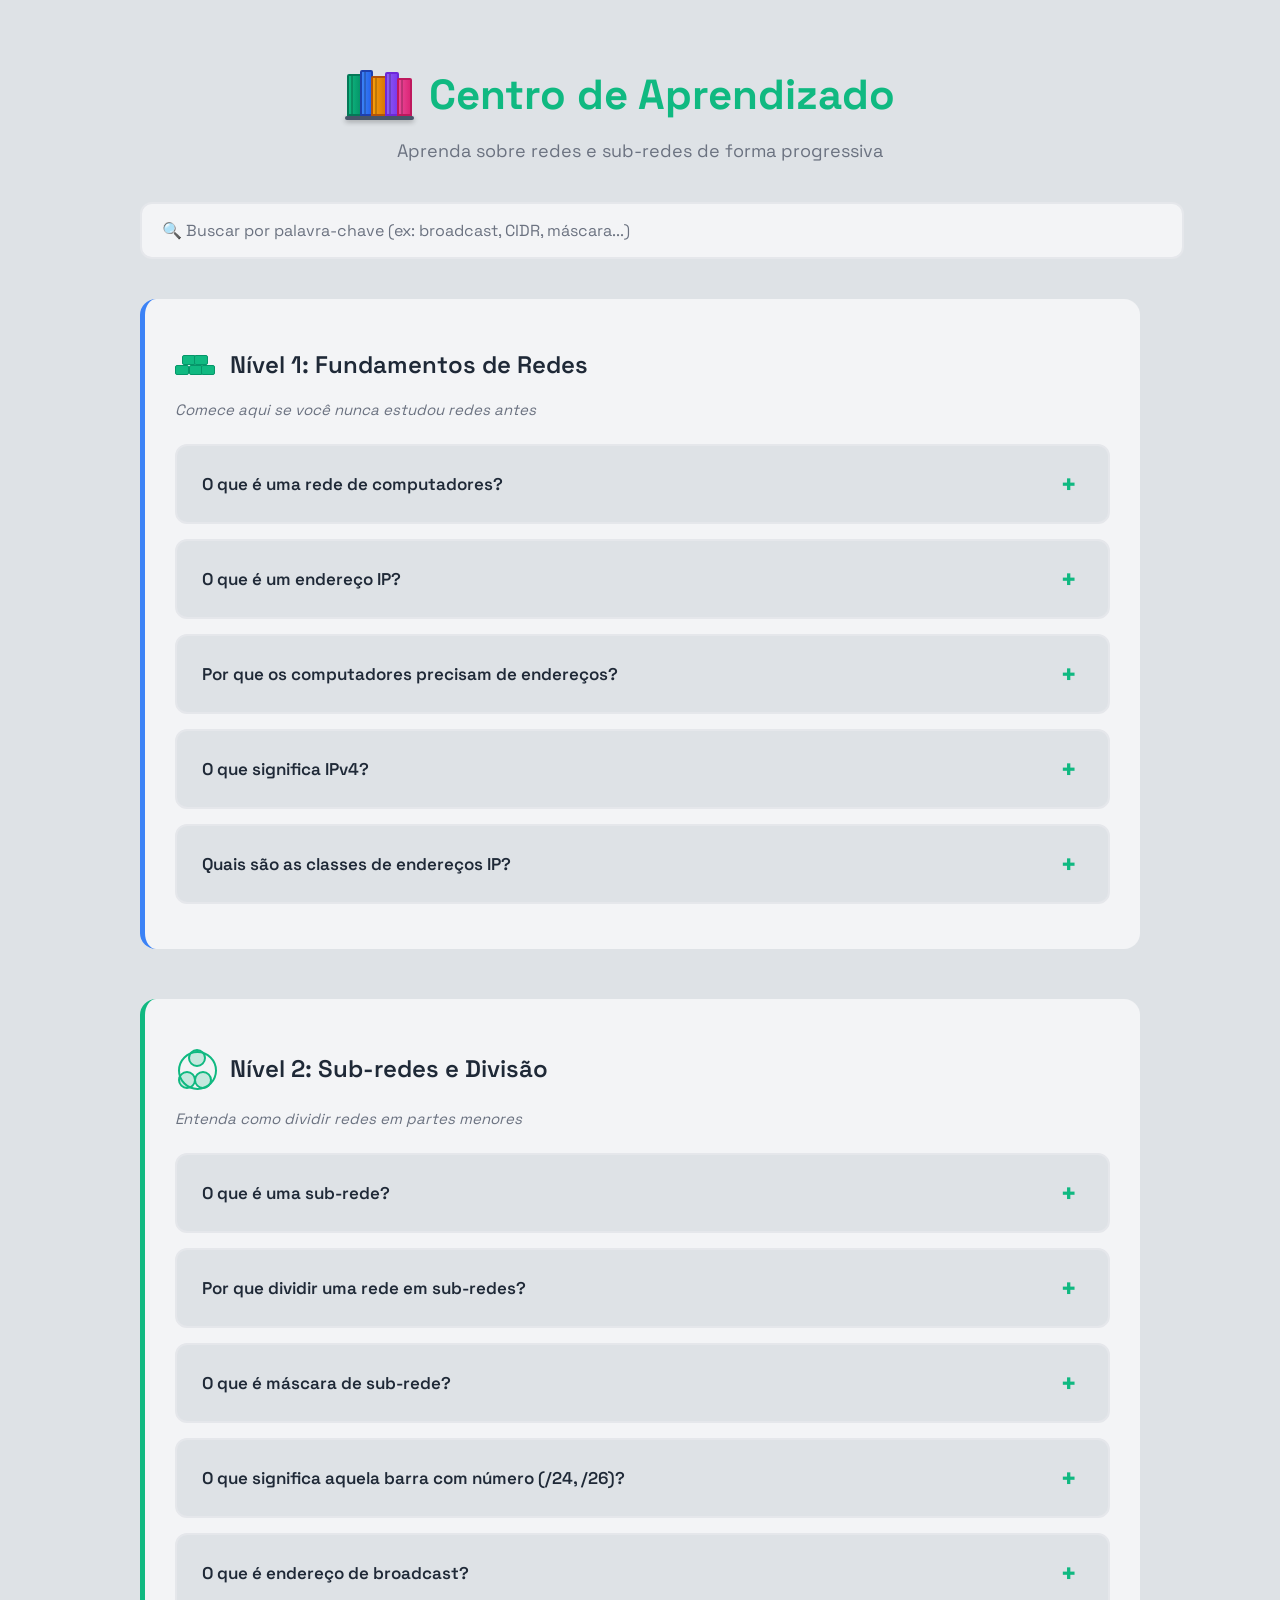
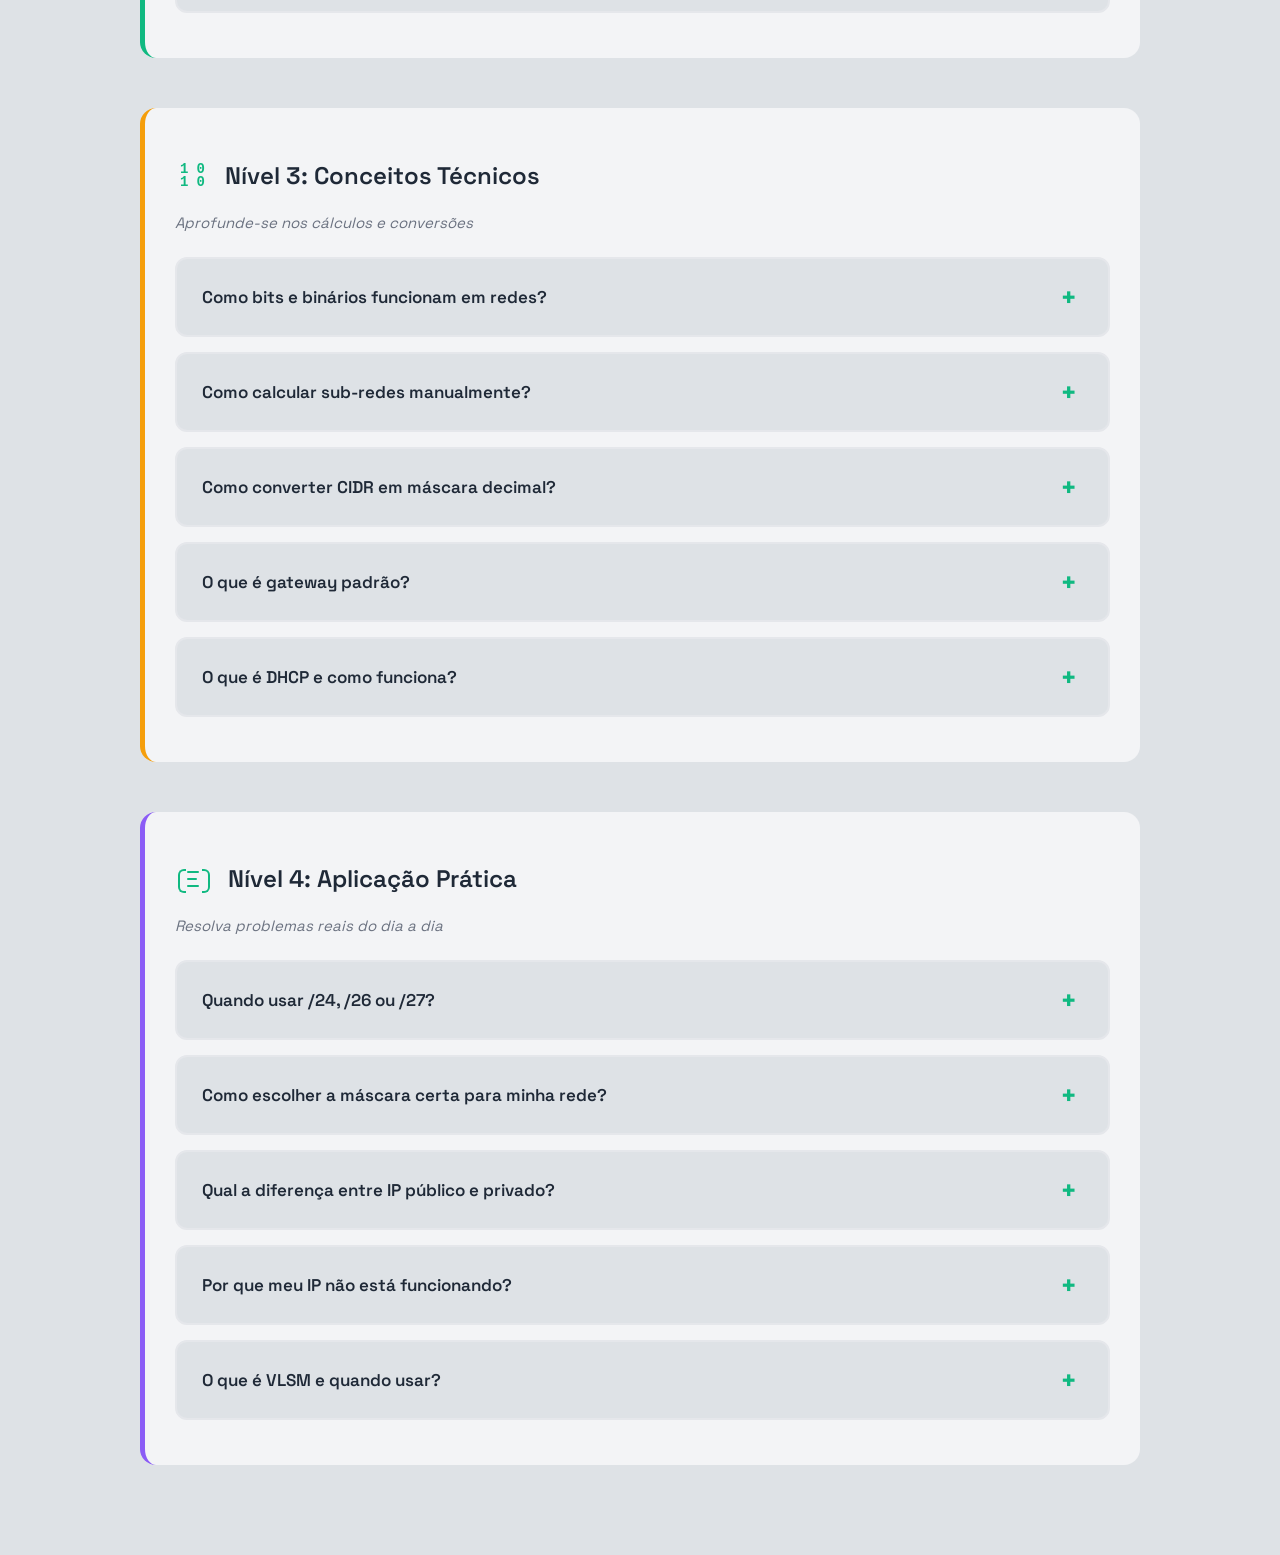
==== pages/aprendizado.html @ efe21823 "feat: first commit | origin project" ====
<!DOCTYPE html>
<html lang="pt-BR">

<head>
    <meta charset="UTF-8">
    <meta name="viewport" content="width=device-width, initial-scale=1.0">
    <title>Aprendizado - Sub-redes</title>

    <link rel="stylesheet" href="../css/aprendizado.css">
    <link rel="stylesheet" href="../css/main_page.css">

    <link rel="preconnect" href="https://fonts.googleapis.com">
    <link rel="preconnect" href="https://fonts.gstatic.com" crossorigin>
    <link
        href="https://fonts.googleapis.com/css2?family=Space+Grotesk:wght@400;500;600;700&family=Space+Mono:wght@400;700&display=swap"
        rel="stylesheet">
</head>

<body>
    <div class="aprendizado-container">
        <h1>
            <div class="estante-icon">
                <div class="estante-bg"></div>
                <div class="livro"></div>
                <div class="livro"></div>
                <div class="livro"></div>
                <div class="livro"></div>
                <div class="livro"></div>
            </div>
            Centro de Aprendizado
        </h1>
        <p class="subtitulo">Aprenda sobre redes e sub-redes de forma progressiva</p>

        <div class="search-container">
            <input type="text" id="search-input"
                placeholder="🔍 Buscar por palavra-chave (ex: broadcast, CIDR, máscara...)">
        </div>

        <section class="categoria" data-nivel="fundamentos">
            <h2 class="categoria-titulo">
                <div class="icon-foundation-small">
                    <div class="foundation-block"></div>
                    <div class="foundation-block"></div>
                    <div class="foundation-block"></div>
                    <div class="foundation-block"></div>
                    <div class="foundation-block"></div>
                </div>
                Nível 1: Fundamentos de Redes
            </h2>
            <p class="categoria-desc">Comece aqui se você nunca estudou redes antes</p>

            <div class="faq-item" data-tags="rede computador basico">
                <div class="faq-pergunta">
                    <span>O que é uma rede de computadores?</span>
                    <span class="toggle-icon">+</span>
                </div>
                <div class="faq-resposta">
                    <p><strong>Definição simples:</strong> Uma rede de computadores é um conjunto de dispositivos
                        (computadores, celulares, servidores) conectados entre si para compartilhar informações e
                        recursos.</p>

                    <p><strong>Analogia:</strong> Pense em uma rede como uma estrada que conecta várias cidades. Os
                        carros (dados) viajam por essa estrada para ir de uma cidade (computador) para outra.</p>

                    <p><strong>Exemplos práticos:</strong></p>
                    <ul>
                        <li>Wi-Fi da sua casa conectando celular, notebook e smart TV</li>
                        <li>Rede de uma empresa conectando computadores dos funcionários</li>
                        <li>A própria Internet (rede mundial)</li>
                    </ul>
                </div>
            </div>

            <div class="faq-item" data-tags="ip endereco identificacao">
                <div class="faq-pergunta">
                    <span>O que é um endereço IP?</span>
                    <span class="toggle-icon">+</span>
                </div>
                <div class="faq-resposta">
                    <p><strong>Definição:</strong> IP (Internet Protocol) é o endereço único que identifica cada
                        dispositivo em uma rede, como se fosse o endereço de uma casa.</p>

                    <p><strong>Formato:</strong> Um IP IPv4 tem 4 números separados por pontos, cada um variando de 0 a
                        255.</p>
                    <p class="exemplo-codigo">Exemplo: 192.168.1.10</p>

                    <p><strong>Por que preciso disso?</strong> Sem endereço IP, os computadores não saberiam para onde
                        enviar os dados. É como tentar enviar uma carta sem endereço!</p>
                </div>
            </div>

            <div class="faq-item" data-tags="computador endereco comunicacao">
                <div class="faq-pergunta">
                    <span>Por que os computadores precisam de endereços?</span>
                    <span class="toggle-icon">+</span>
                </div>
                <div class="faq-resposta">
                    <p><strong>Identificação única:</strong> Cada dispositivo precisa de um "nome" único para que os
                        dados cheguem ao destino correto.</p>

                    <p><strong>Analogia do correio:</strong></p>
                    <ul>
                        <li>Remetente = seu computador (IP de origem)</li>
                        <li>Destinatário = servidor/computador destino (IP de destino)</li>
                        <li>Carta = pacote de dados</li>
                        <li>Endereço = IP address</li>
                    </ul>

                    <p>Se dois computadores tivessem o mesmo IP, seria como duas casas com o mesmo endereço - o carteiro
                        não saberia onde entregar!</p>
                </div>
            </div>

            <div class="faq-item" data-tags="ipv4 versao protocolo">
                <div class="faq-pergunta">
                    <span>O que significa IPv4?</span>
                    <span class="toggle-icon">+</span>
                </div>
                <div class="faq-resposta">
                    <p><strong>IPv4 = Internet Protocol versão 4</strong></p>

                    <p><strong>Características:</strong></p>
                    <ul>
                        <li>Criado em 1981 (ainda usado hoje!)</li>
                        <li>Usa 32 bits (4 grupos de 8 bits)</li>
                        <li>Permite aproximadamente 4,3 bilhões de endereços únicos</li>
                        <li>Formato: XXX.XXX.XXX.XXX (onde XXX vai de 0 a 255)</li>
                    </ul>

                    <p class="exemplo-codigo">Exemplos válidos:<br>192.168.0.1<br>10.0.0.5<br>172.16.50.100</p>

                    <p><strong>Curiosidade:</strong> Existe o IPv6 (versão 6) que foi criado porque os endereços IPv4
                        estão acabando!</p>
                </div>
            </div>

            <div class="faq-item" data-tags="classes ip tipos range">
                <div class="faq-pergunta">
                    <span>Quais são as classes de endereços IP?</span>
                    <span class="toggle-icon">+</span>
                </div>
                <div class="faq-resposta">
                    <p><strong>IPs são divididos em classes (A, B, C) para organização:</strong></p>

                    <div class="tabela-classes">
                        <p><strong>Classe A:</strong> 1.0.0.0 até 126.255.255.255</p>
                        <ul>
                            <li>Para redes MUITO grandes (milhões de dispositivos)</li>
                            <li>Exemplo: grandes provedores de internet</li>
                        </ul>

                        <p><strong>Classe B:</strong> 128.0.0.0 até 191.255.255.255</p>
                        <ul>
                            <li>Para redes médias (milhares de dispositivos)</li>
                            <li>Exemplo: universidades, empresas grandes</li>
                        </ul>

                        <p><strong>Classe C:</strong> 192.0.0.0 até 223.255.255.255</p>
                        <ul>
                            <li>Para redes pequenas (até 254 dispositivos)</li>
                            <li>Exemplo: sua casa, escritórios pequenos</li>
                            <li>192.168.X.X é o mais comum em redes domésticas!</li>
                        </ul>
                    </div>
                </div>
            </div>
        </section>

        <section class="categoria" data-nivel="subredes">
            <h2 class="categoria-titulo">
                <div class="icon-network-divide-small">
                    <div class="network-main"></div>
                    <div class="subnet-piece"></div>
                    <div class="subnet-piece"></div>
                    <div class="subnet-piece"></div>
                </div>
                Nível 2: Sub-redes e Divisão
            </h2>
            <p class="categoria-desc">Entenda como dividir redes em partes menores</p>

            <div class="faq-item" data-tags="subrede divisao segmentacao">
                <div class="faq-pergunta">
                    <span>O que é uma sub-rede?</span>
                    <span class="toggle-icon">+</span>
                </div>
                <div class="faq-resposta">
                    <p><strong>Definição:</strong> Uma sub-rede é uma divisão lógica de uma rede IP maior em redes
                        menores.</p>

                    <p><strong>Analogia do prédio:</strong></p>
                    <ul>
                        <li>Rede completa = Prédio inteiro</li>
                        <li>Sub-redes = Apartamentos dentro do prédio</li>
                        <li>Cada apartamento tem seus próprios moradores (dispositivos)</li>
                        <li>Mas todos compartilham o mesmo endereço do prédio (rede principal)</li>
                    </ul>

                    <p><strong>Exemplo prático:</strong></p>
                    <p>Rede original: 192.168.1.0 (pode ter 254 dispositivos)</p>
                    <p>Dividida em 4 sub-redes:</p>
                    <p class="exemplo-codigo">
                        Sub-rede 1: 192.168.1.0 - 192.168.1.63 (62 hosts)<br>
                        Sub-rede 2: 192.168.1.64 - 192.168.1.127 (62 hosts)<br>
                        Sub-rede 3: 192.168.1.128 - 192.168.1.191 (62 hosts)<br>
                        Sub-rede 4: 192.168.1.192 - 192.168.1.255 (62 hosts)
                    </p>
                </div>
            </div>

            <div class="faq-item" data-tags="subrede vantagem seguranca organizacao">
                <div class="faq-pergunta">
                    <span>Por que dividir uma rede em sub-redes?</span>
                    <span class="toggle-icon">+</span>
                </div>
                <div class="faq-resposta">
                    <p><strong>Vantagens principais:</strong></p>

                    <p><strong>1. Organização</strong></p>
                    <ul>
                        <li>Separar departamentos (RH, TI, Vendas)</li>
                        <li>Isolar tipos de dispositivos (servidores, impressoras, usuários)</li>
                    </ul>

                    <p><strong>2. Segurança</strong></p>
                    <ul>
                        <li>Controlar quem se comunica com quem</li>
                        <li>Se uma sub-rede for atacada, as outras ficam protegidas</li>
                    </ul>

                    <p><strong>3. Performance</strong></p>
                    <ul>
                        <li>Menos tráfego desnecessário (broadcast limitado)</li>
                        <li>Rede mais rápida e eficiente</li>
                    </ul>

                    <p><strong>4. Aproveitamento de IPs</strong></p>
                    <ul>
                        <li>Evita desperdício de endereços</li>
                        <li>Cada setor tem só os IPs que precisa</li>
                    </ul>
                </div>
            </div>

            <div class="faq-item" data-tags="mascara subrede identificacao">
                <div class="faq-pergunta">
                    <span>O que é máscara de sub-rede?</span>
                    <span class="toggle-icon">+</span>
                </div>
                <div class="faq-resposta">
                    <p><strong>Definição:</strong> A máscara de sub-rede define qual parte do IP identifica a rede e
                        qual parte identifica o host (dispositivo).</p>

                    <p><strong>Formato:</strong> Também tem 4 números como o IP</p>
                    <p class="exemplo-codigo">Exemplo: 255.255.255.0</p>

                    <p><strong>Como funciona:</strong></p>
                    <p>IP: 192.168.1.10<br>Máscara: 255.255.255.0</p>
                    <ul>
                        <li><strong>255.255.255</strong> = parte da REDE (fixa pra todos)</li>
                        <li><strong>.0</strong> = parte do HOST (varia por dispositivo)</li>
                    </ul>

                    <p>Então 192.168.1.10 e 192.168.1.20 estão na mesma rede!</p>

                    <p><strong>Máscaras comuns:</strong></p>
                    <p class="exemplo-codigo">
                        255.255.255.0 = 254 hosts<br>
                        255.255.255.128 = 126 hosts<br>
                        255.255.255.192 = 62 hosts
                    </p>
                </div>
            </div>

            <div class="faq-item" data-tags="cidr barra notacao">
                <div class="faq-pergunta">
                    <span>O que significa aquela barra com número (/24, /26)?</span>
                    <span class="toggle-icon">+</span>
                </div>
                <div class="faq-resposta">
                    <p><strong>CIDR = Classless Inter-Domain Routing</strong></p>

                    <p><strong>É uma forma mais simples de escrever a máscara!</strong></p>

                    <p>Ao invés de escrever 255.255.255.0, você escreve /24</p>

                    <p><strong>O que significa o número?</strong></p>
                    <p>Indica quantos bits são usados para identificar a rede.</p>

                    <p class="exemplo-codigo">
                        /24 = 255.255.255.0 = 254 hosts<br>
                        /25 = 255.255.255.128 = 126 hosts<br>
                        /26 = 255.255.255.192 = 62 hosts<br>
                        /27 = 255.255.255.224 = 30 hosts<br>
                        /28 = 255.255.255.240 = 14 hosts
                    </p>

                    <p><strong>Regra prática:</strong> Quanto MAIOR o número após a barra, MENOR a rede (menos hosts).
                    </p>
                </div>
            </div>

            <div class="faq-item" data-tags="broadcast rede comunicacao">
                <div class="faq-pergunta">
                    <span>O que é endereço de broadcast?</span>
                    <span class="toggle-icon">+</span>
                </div>
                <div class="faq-resposta">
                    <p><strong>Definição:</strong> O broadcast é o último endereço IP de uma sub-rede, usado para enviar
                        dados para TODOS os dispositivos da rede ao mesmo tempo.</p>

                    <p><strong>Analogia:</strong> É como um alto-falante que transmite um aviso para todos em uma sala
                        de uma vez.</p>

                    <p><strong>Exemplo:</strong></p>
                    <p>Sub-rede: 192.168.1.0/26</p>
                    <ul>
                        <li>Primeiro IP: 192.168.1.0 (endereço da rede - reservado)</li>
                        <li>IPs utilizáveis: 192.168.1.1 até 192.168.1.62</li>
                        <li><strong>Broadcast: 192.168.1.63</strong> (último - reservado)</li>
                    </ul>

                    <p><strong>Por que existe?</strong> Útil para:</p>
                    <ul>
                        <li>Descobrir dispositivos na rede (ARP)</li>
                        <li>Serviços de rede (DHCP)</li>
                        <li>Avisos gerais</li>
                    </ul>
                </div>
            </div>
        </section>

        <section class="categoria" data-nivel="tecnico">
            <h2 class="categoria-titulo">
                <div class="icon-binary-small">
                    <div class="binary-digit">1</div>
                    <div class="binary-digit">0</div>
                    <div class="binary-digit">1</div>
                    <div class="binary-digit">0</div>
                </div>
                Nível 3: Conceitos Técnicos
            </h2>
            <p class="categoria-desc">Aprofunde-se nos cálculos e conversões</p>

            <div class="faq-item" data-tags="bits binario conversao calculo">
                <div class="faq-pergunta">
                    <span>Como bits e binários funcionam em redes?</span>
                    <span class="toggle-icon">+</span>
                </div>
                <div class="faq-resposta">
                    <p><strong>O que são bits?</strong> Bits são a menor unidade de informação (0 ou 1). Computadores só
                        entendem binário!</p>

                    <p><strong>Por que isso importa em redes?</strong></p>
                    <p>Cada número do IP (0-255) é representado por 8 bits em binário.</p>

                    <p class="exemplo-codigo">
                        Decimal: 192<br>
                        Binário: 11000000<br><br>

                        Decimal: 168<br>
                        Binário: 10101000
                    </p>

                    <p><strong>Tabela de conversão (valores de cada posição):</strong></p>
                    <p class="exemplo-codigo">
                        Posição: 128 | 64 | 32 | 16 | 8 | 4 | 2 | 1<br>
                        Binário: 1 | 1 | 0 | 0 | 0 | 0 | 0 | 0 = 192
                    </p>

                    <p><strong>Como usar:</strong> Some os valores onde tem "1"<br>
                        128 + 64 = 192 ✓</p>

                    <p><strong>Por que aprender isso?</strong> Para calcular sub-redes manualmente e entender máscaras!
                    </p>
                </div>
            </div>

            <div class="faq-item" data-tags="calculo manual subrede divisao">
                <div class="faq-pergunta">
                    <span>Como calcular sub-redes manualmente?</span>
                    <span class="toggle-icon">+</span>
                </div>
                <div class="faq-resposta">
                    <p><strong>Exemplo prático: 192.168.1.0/26</strong></p>

                    <p><strong>Passo 1:</strong> Descobrir quantos bits são para hosts</p>
                    <p>32 bits totais - 26 bits de rede = <strong>6 bits para hosts</strong></p>

                    <p><strong>Passo 2:</strong> Calcular tamanho da sub-rede</p>
                    <p>2<sup>6</sup> = 64 endereços por sub-rede</p>

                    <p><strong>Passo 3:</strong> Calcular hosts utilizáveis</p>
                    <p>64 - 2 (rede + broadcast) = <strong>62 hosts</strong></p>

                    <p><strong>Passo 4:</strong> Listar as sub-redes</p>
                    <p class="exemplo-codigo">
                        Sub-rede 1: 192.168.1.0 - 192.168.1.63<br>
                        Sub-rede 2: 192.168.1.64 - 192.168.1.127<br>
                        Sub-rede 3: 192.168.1.128 - 192.168.1.191<br>
                        Sub-rede 4: 192.168.1.192 - 192.168.1.255
                    </p>

                    <p><strong>Atalho:</strong> Cada sub-rede "pula" de 64 em 64!</p>
                </div>
            </div>

            <div class="faq-item" data-tags="cidr notacao calculo mascara">
                <div class="faq-pergunta">
                    <span>Como converter CIDR em máscara decimal?</span>
                    <span class="toggle-icon">+</span>
                </div>
                <div class="faq-resposta">
                    <p><strong>Método passo a passo:</strong></p>

                    <p><strong>Exemplo: /26</strong></p>

                    <p><strong>Passo 1:</strong> Distribuir 26 bits de "1" nos 4 octetos</p>
                    <p class="exemplo-codigo">
                        Octeto 1: 11111111 (8 bits)<br>
                        Octeto 2: 11111111 (8 bits)<br>
                        Octeto 3: 11111111 (8 bits)<br>
                        Octeto 4: 11000000 (2 bits + 6 zeros)
                    </p>

                    <p><strong>Passo 2:</strong> Converter cada octeto para decimal</p>
                    <p class="exemplo-codigo">
                        11111111 = 255<br>
                        11111111 = 255<br>
                        11111111 = 255<br>
                        11000000 = 192 (128+64)
                    </p>

                    <p><strong>Resultado: /26 = 255.255.255.192</strong></p>

                    <p><strong>Tabela rápida de conversão:</strong></p>
                    <p class="exemplo-codigo">
                        /24 = 255.255.255.0<br>
                        /25 = 255.255.255.128<br>
                        /26 = 255.255.255.192<br>
                        /27 = 255.255.255.224<br>
                        /28 = 255.255.255.240<br>
                        /29 = 255.255.255.248<br>
                        /30 = 255.255.255.252
                    </p>
                </div>
            </div>

            <div class="faq-item" data-tags="gateway roteador padrao">
                <div class="faq-pergunta">
                    <span>O que é gateway padrão?</span>
                    <span class="toggle-icon">+</span>
                </div>
                <div class="faq-resposta">
                    <p><strong>Definição:</strong> Gateway é o "portão de saída" da sua rede - normalmente o endereço IP
                        do roteador.</p>

                    <p><strong>Analogia:</strong> Se sua rede é um prédio, o gateway é a porta da frente. Tudo que sai
                        ou entra passa por ali.</p>

                    <p><strong>Por que existe?</strong></p>
                    <ul>
                        <li>Conecta sua rede local à Internet</li>
                        <li>Roteia dados entre diferentes redes</li>
                        <li>Gerencia tráfego de entrada/saída</li>
                    </ul>

                    <p><strong>Exemplo prático:</strong></p>
                    <p>Rede: 192.168.1.0/24</p>
                    <ul>
                        <li>Gateway (roteador): 192.168.1.1</li>
                        <li>Computadores: 192.168.1.2, 192.168.1.3, etc.</li>
                    </ul>

                    <p><strong>Convenção:</strong> Geralmente usa-se o <strong>primeiro IP</strong> utilizável como
                        gateway, mas pode ser qualquer um!</p>
                </div>
            </div>

            <div class="faq-item" data-tags="dhcp ip automatico dinamico">
                <div class="faq-pergunta">
                    <span>O que é DHCP e como funciona?</span>
                    <span class="toggle-icon">+</span>
                </div>
                <div class="faq-resposta">
                    <p><strong>DHCP = Dynamic Host Configuration Protocol</strong></p>

                    <p><strong>O que faz?</strong> Distribui IPs automaticamente para dispositivos que se conectam à
                        rede.</p>

                    <p><strong>Sem DHCP:</strong> Você teria que configurar IP manualmente em CADA dispositivo (chato!)
                    </p>

                    <p><strong>Com DHCP:</strong> Conectou no Wi-Fi? Pronto, já ganhou um IP automaticamente!</p>

                    <p><strong>Como funciona (simplificado):</strong></p>
                    <ol>
                        <li>Dispositivo se conecta: "Oi! Preciso de um IP!"</li>
                        <li>Servidor DHCP: "Aqui está: 192.168.1.50"</li>
                        <li>Dispositivo: "Obrigado!" (usa esse IP)</li>
                        <li>Quando desconecta, o IP volta pro "pool" de disponíveis</li>
                    </ol>

                    <p><strong>Informações distribuídas pelo DHCP:</strong></p>
                    <ul>
                        <li>Endereço IP</li>
                        <li>Máscara de sub-rede</li>
                        <li>Gateway padrão</li>
                        <li>Servidores DNS</li>
                    </ul>
                </div>
            </div>
        </section>

        <section class="categoria" data-nivel="pratico">
            <h2 class="categoria-titulo">
                <div class="icon-code-run-small">
                    <div class="code-bracket"></div>
                    <div class="code-bracket"></div>
                    <div class="code-line"></div>
                    <div class="code-line"></div>
                    <div class="code-line"></div>
                </div>
                Nível 4: Aplicação Prática
            </h2>
            <p class="categoria-desc">Resolva problemas reais do dia a dia</p>

            <div class="faq-item" data-tags="escolher mascara tamanho rede">
                <div class="faq-pergunta">
                    <span>Quando usar /24, /26 ou /27?</span>
                    <span class="toggle-icon">+</span>
                </div>
                <div class="faq-resposta">
                    <p><strong>Escolha baseada no número de dispositivos:</strong></p>

                    <p><strong>/24 (255.255.255.0) = 254 hosts</strong></p>
                    <ul>
                        <li>Use para: Redes grandes (empresa média, escola)</li>
                        <li>Exemplo: 200 computadores + impressoras + servidores</li>
                    </ul>

                    <p><strong>/26 (255.255.255.192) = 62 hosts</strong></p>
                    <ul>
                        <li>Use para: Departamentos, pequenas empresas</li>
                        <li>Exemplo: 50 dispositivos em um setor</li>
                    </ul>

                    <p><strong>/27 (255.255.255.224) = 30 hosts</strong></p>
                    <ul>
                        <li>Use para: Equipes pequenas, salas específicas</li>
                        <li>Exemplo: 25 computadores em uma sala</li>
                    </ul>

                    <p><strong>/30 (255.255.255.252) = 2 hosts</strong></p>
                    <ul>
                        <li>Use para: Conexões ponto-a-ponto entre roteadores</li>
                        <li>Exemplo: Ligar dois roteadores (não desperdicia IPs)</li>
                    </ul>

                    <p><strong>Dica:</strong> Sempre deixe espaço pra crescimento! Se precisa de 50 hosts hoje, use /26
                        (62 hosts), não /27 (30 hosts).</p>
                </div>
            </div>

            <div class="faq-item" data-tags="escolher cidr planejamento rede">
                <div class="faq-pergunta">
                    <span>Como escolher a máscara certa para minha rede?</span>
                    <span class="toggle-icon">+</span>
                </div>
                <div class="faq-resposta">
                    <p><strong>Passo a passo para decidir:</strong></p>

                    <p><strong>1. Conte os dispositivos</strong></p>
                    <ul>
                        <li>Computadores</li>
                        <li>Celulares/tablets</li>
                        <li>Impressoras</li>
                        <li>Servidores</li>
                        <li>IoT (câmeras, sensores)</li>
                    </ul>

                    <p><strong>2. Adicione margem de crescimento (30-50%)</strong></p>
                    <p>Exemplo: 40 dispositivos hoje → planeje para 60</p>

                    <p><strong>3. Escolha o CIDR que comporta</strong></p>
                    <p class="exemplo-codigo">
                        Preciso de 60 hosts → /26 (62 hosts) ✓<br>
                        Preciso de 100 hosts → /25 (126 hosts) ✓<br>
                        Preciso de 20 hosts → /27 (30 hosts) ✓
                    </p>

                    <p><strong>4. Considere segmentação</strong></p>
                    <p>Melhor: 4 sub-redes /27 (30 hosts cada)<br>
                        Do que: 1 rede /24 (254 hosts) bagunçada</p>

                    <p><strong>Regra de ouro:</strong> Nem muito grande (desperdício) nem muito pequeno (sem espaço pra
                        crescer)!</p>
                </div>
            </div>

            <div class="faq-item" data-tags="publica privada diferenca tipo">
                <div class="faq-pergunta">
                    <span>Qual a diferença entre IP público e privado?</span>
                    <span class="toggle-icon">+</span>
                </div>
                <div class="faq-resposta">
                    <p><strong>IP Público:</strong></p>
                    <ul>
                        <li>Único em toda a Internet (não pode repetir)</li>
                        <li>Fornecido pelo provedor de Internet</li>
                        <li>Acessível de qualquer lugar do mundo</li>
                        <li>Usado por servidores web, sites</li>
                        <li>Exemplo: 200.150.10.50</li>
                    </ul>

                    <p><strong>IP Privado:</strong></p>
                    <ul>
                        <li>Usado apenas DENTRO da sua rede local</li>
                        <li>Pode repetir em outras redes (não tem problema!)</li>
                        <li>NÃO funciona diretamente na Internet</li>
                        <li>Usado em casas, empresas, escolas</li>
                    </ul>

                    <p><strong>Faixas de IPs privados (decorar!):</strong></p>
                    <p class="exemplo-codigo">
                        10.0.0.0 - 10.255.255.255<br>
                        172.16.0.0 - 172.31.255.255<br>
                        192.168.0.0 - 192.168.255.255 ← Mais comum!
                    </p>

                    <p><strong>Como se conectam?</strong> Através de NAT (Network Address Translation) no roteador, que
                        "traduz" IPs privados pra públicos.</p>
                </div>
            </div>

            <div class="faq-item" data-tags="erro problema ip nao funciona">
                <div class="faq-pergunta">
                    <span>Por que meu IP não está funcionando?</span>
                    <span class="toggle-icon">+</span>
                </div>
                <div class="faq-resposta">
                    <p><strong>Checklist de problemas comuns:</strong></p>

                    <p><strong>1. IP duplicado</strong></p>
                    <p>❌ Dois dispositivos com o mesmo IP<br>
                        ✓ Use DHCP ou verifique IPs manualmente</p>

                    <p><strong>2. Máscara errada</strong></p>
                    <p>❌ Dispositivo: 192.168.1.10/24, mas rede é /26<br>
                        ✓ Todos devem ter a mesma máscara</p>

                    <p><strong>3. Gateway incorreto</strong></p>
                    <p>❌ Gateway apontando pra IP inexistente<br>
                        ✓ Verifique o IP do roteador</p>

                    <p><strong>4. IP fora da faixa</strong></p>
                    <p>❌ Rede: 192.168.1.0/26 mas IP: 192.168.1.100<br>
                        ✓ IP precisa estar entre .1 e .62 nesse caso</p>

                    <p><strong>5. Firewall bloqueando</strong></p>
                    <p>❌ Regras muito restritivas<br>
                        ✓ Revise configurações de segurança</p>

                    <p><strong>Comandos úteis (Windows):</strong></p>
                    <p class="exemplo-codigo">
                        ipconfig → Ver seu IP atual<br>
                        ping 8.8.8.8 → Testar conectividade<br>
                        ping 192.168.1.1 → Testar gateway
                    </p>
                </div>
            </div>

            <div class="faq-item" data-tags="vlsm subrede variavel tamanho">
                <div class="faq-pergunta">
                    <span>O que é VLSM e quando usar?</span>
                    <span class="toggle-icon">+</span>
                </div>
                <div class="faq-resposta">
                    <p><strong>VLSM = Variable Length Subnet Mask</strong></p>

                    <p><strong>Conceito:</strong> Usar sub-redes de tamanhos DIFERENTES dentro da mesma rede principal.
                    </p>

                    <p><strong>Sem VLSM (desperdício):</strong></p>
                    <p>Rede: 192.168.1.0/24</p>
                    <ul>
                        <li>Departamento A (100 PCs): /24 → 254 IPs (desperdício de 154)</li>
                        <li>Departamento B (20 PCs): /24 → 254 IPs (desperdício de 234)</li>
                    </ul>

                    <p><strong>Com VLSM (eficiente):</strong></p>
                    <p>Rede: 192.168.1.0/24</p>
                    <ul>
                        <li>Departamento A: /25 → 126 IPs (OK para 100 PCs)</li>
                        <li>Departamento B: /27 → 30 IPs (OK para 20 PCs)</li>
                        <li>Sobra espaço para mais departamentos!</li>
                    </ul>

                    <p><strong>Quando usar:</strong></p>
                    <ul>
                        <li>Setores com necessidades muito diferentes</li>
                        <li>Quer aproveitar IPs ao máximo</li>
                        <li>Redes empresariais com vários departamentos</li>
                    </ul>
                </div>
            </div>
        </section>
    </div>

    <script src="../js/aprendizado.js"></script>
</body>

</html>
---- css/aprendizado.css ----
.aprendizado-container {
    max-width: 1000px;
    margin: 0 auto;
    padding: 40px 20px;
}

.aprendizado-container h1 {
    text-align: center;
    color: var(--color-accent);
    font-size: 42px;
    margin-bottom: 10px;
}

.subtitulo {
    text-align: center;
    color: var(--text-secondary);
    font-size: 18px;
    margin-bottom: 40px;
}

.search-container {
    margin-bottom: 40px;
}

h1 {
    display: flex;
    align-items: center;
    justify-content: center;
    gap: 15px;
}

.estante-icon {
    width: 69px;
    height: 50px;
    position: relative;
    flex-shrink: 0;
}

.estante-bg {
    width: 100%;
    height: 4px;
    background: #475569;
    position: absolute;
    bottom: 0;
    border-radius: 2px;
    box-shadow: 0 2px 5px rgba(0, 0, 0, 0.3);
}

.livro {
    position: absolute;
    bottom: 4px;
    border: 2px solid;
    border-radius: 2px 2px 0 0;
}

.livro::before {
    content: '';
    position: absolute;
    width: 2px;
    height: 100%;
    background: rgba(0, 0, 0, 0.2);
    left: 2px;
    top: 0;
}

.livro:nth-child(2) {
    width: 11px;
    height: 38px;
    left: 2px;
    background: linear-gradient(90deg, #10b981, #059669);
    border-color: #047857;
    animation: shelf-pulse1 5s ease-in-out infinite;
}

.livro:nth-child(3) {
    width: 9px;
    height: 42px;
    left: 15px;
    background: linear-gradient(90deg, #3b82f6, #2563eb);
    border-color: #1e40af;
    animation: shelf-pulse2 5s ease-in-out 0.5s infinite;
}

.livro:nth-child(4) {
    width: 12px;
    height: 36px;
    left: 26px;
    background: linear-gradient(90deg, #f59e0b, #d97706);
    border-color: #b45309;
    animation: shelf-pulse3 5s ease-in-out 1s infinite;
}

.livro:nth-child(5) {
    width: 10px;
    height: 40px;
    left: 40px;
    background: linear-gradient(90deg, #8b5cf6, #7c3aed);
    border-color: #6d28d9;
    animation: shelf-pulse4 5s ease-in-out 1.5s infinite;
}

.livro:nth-child(6) {
    width: 11px;
    height: 34px;
    left: 52px;
    background: linear-gradient(90deg, #ec4899, #db2777);
    border-color: #be185d;
    animation: shelf-pulse5 5s ease-in-out 2s infinite;
}

@keyframes shelf-pulse1 {
    0%, 100% { transform: translateY(0); filter: brightness(1); }
    50% { transform: translateY(-6px); filter: brightness(1.3); box-shadow: 0 6px 15px rgba(16, 185, 129, 0.6); }
}

@keyframes shelf-pulse2 {
    0%, 100% { transform: translateY(0); filter: brightness(1); }
    50% { transform: translateY(-6px); filter: brightness(1.3); box-shadow: 0 6px 15px rgba(59, 130, 246, 0.6); }
}

@keyframes shelf-pulse3 {
    0%, 100% { transform: translateY(0); filter: brightness(1); }
    50% { transform: translateY(-6px); filter: brightness(1.3); box-shadow: 0 6px 15px rgba(245, 158, 11, 0.6); }
}

@keyframes shelf-pulse4 {
    0%, 100% { transform: translateY(0); filter: brightness(1); }
    50% { transform: translateY(-6px); filter: brightness(1.3); box-shadow: 0 6px 15px rgba(139, 92, 246, 0.6); }
}

@keyframes shelf-pulse5 {
    0%, 100% { transform: translateY(0); filter: brightness(1); }
    50% { transform: translateY(-6px); filter: brightness(1.3); box-shadow: 0 6px 15px rgba(236, 72, 153, 0.6); }
}

body.dark-mode .estante-bg {
    background: #64748b;
}

#search-input {
    width: 100%;
    padding: 16px 20px;
    font-size: 16px;
    border: 2px solid var(--border-color);
    border-radius: 12px;
    background-color: var(--bg-secondary);
    color: var(--text-primary);
    font-family: 'Space Grotesk', sans-serif;
    transition: border-color 0.3s, box-shadow 0.3s;
}

#search-input:focus {
    outline: none;
    border-color: var(--color-accent);
    box-shadow: 0 0 0 3px rgba(16, 185, 129, 0.1);
}

#search-input::placeholder {
    color: var(--text-secondary);
}

.categoria {
    margin-bottom: 50px;
    padding: 30px;
    background: var(--bg-secondary);
    border-radius: 16px;
    border-left: 5px solid var(--color-accent);
    transition: all 0.3s ease;
}

.categoria[data-nivel="fundamentos"] {
    border-left-color: #3b82f6;
}

.categoria[data-nivel="sub-redes"] {
    border-left-color: #10b981;
}

.categoria[data-nivel="tecnico"] {
    border-left-color: #f59e0b;
}

.categoria[data-nivel="pratico"] {
    border-left-color: #8b5cf6;
}

.categoria-titulo {
    display: flex;
    align-items: center;
    gap: 15px;
}

.categoria-desc {
    margin: 0 0 25px 0;
    color: var(--text-secondary);
    font-size: 15px;
    font-style: italic;
}

.categoria-titulo {
    display: flex;
    align-items: center;
    gap: 15px;
    color: var(--text-primary);
}

.icon-foundation-small {
    width: 40px;
    height: 20px;
    position: relative;
    flex-shrink: 0;
}

.icon-foundation-small .foundation-block {
    width: 12px;
    height: 8px;
    background: #10b981;
    position: absolute;
    border: 1px solid #059669;
    border-radius: 2px;
}

.icon-foundation-small .foundation-block:nth-child(1) {
    bottom: 0;
    left: 0;
    animation: block-build 3s ease-in-out infinite;
}

.icon-foundation-small .foundation-block:nth-child(2) {
    bottom: 0;
    left: 14px;
    animation: block-build 3s ease-in-out 0.3s infinite;
}

.icon-foundation-small .foundation-block:nth-child(3) {
    bottom: 0;
    right: 0;
    animation: block-build 3s ease-in-out 0.6s infinite;
}

.icon-foundation-small .foundation-block:nth-child(4) {
    bottom: 10px;
    left: 7px;
    animation: block-build 3s ease-in-out 0.9s infinite;
}

.icon-foundation-small .foundation-block:nth-child(5) {
    bottom: 10px;
    right: 7px;
    animation: block-build 3s ease-in-out 1.2s infinite;
}

@keyframes block-build {
    0%, 20% {
        transform: translateY(40px);
        opacity: 0;
    }
    40%, 100% {
        transform: translateY(0);
        opacity: 1;
    }
}

.icon-network-divide-small {
    width: 40px;
    height: 40px;
    position: relative;
    flex-shrink: 0;
}

.icon-network-divide-small .network-main {
    width: 35px;
    height: 35px;
    border: 2px solid #10b981;
    border-radius: 50%;
    position: absolute;
    top: 2.5px;
    left: 2.5px;
    animation: network-split 4s ease-in-out infinite;
}

.icon-network-divide-small .subnet-piece {
    width: 14px;
    height: 14px;
    border: 2px solid #10b981;
    border-radius: 50%;
    position: absolute;
    background: rgba(16, 185, 129, 0.2);
}

.icon-network-divide-small .subnet-piece:nth-child(2) {
    top: 0;
    left: 13px;
    animation: subnet-separate1 4s ease-in-out infinite;
}

.icon-network-divide-small .subnet-piece:nth-child(3) {
    bottom: 0;
    left: 3px;
    animation: subnet-separate2 4s ease-in-out infinite;
}

.icon-network-divide-small .subnet-piece:nth-child(4) {
    bottom: 0;
    right: 3px;
    animation: subnet-separate3 4s ease-in-out infinite;
}

@keyframes network-split {
    0%, 100% { 
        opacity: 1;
        transform: scale(1);
    }
    50% { 
        opacity: 0.3;
        transform: scale(0.8);
    }
}

@keyframes subnet-separate1 {
    0%, 40% { 
        transform: translate(0, 0);
        opacity: 0;
    }
    60%, 100% { 
        transform: translate(0, -10px);
        opacity: 1;
    }
}

@keyframes subnet-separate2 {
    0%, 40% { 
        transform: translate(0, 0);
        opacity: 0;
    }
    60%, 100% { 
        transform: translate(-10px, 10px);
        opacity: 1;
    }
}

@keyframes subnet-separate3 {
    0%, 40% { 
        transform: translate(0, 0);
        opacity: 0;
    }
    60%, 100% { 
        transform: translate(10px, 10px);
        opacity: 1;
    }
}

.icon-binary-small {
    width: 35px;
    height: 35px;
    position: relative;
    font-family: monospace;
    font-size: 14px;
    font-weight: bold;
    color: #10b981;
    flex-shrink: 0;
}

.icon-binary-small .binary-digit {
    position: absolute;
    animation: binary-flip 2s ease-in-out infinite;
}

.icon-binary-small .binary-digit:nth-child(1) { 
    top: 3px; 
    left: 5px; 
    animation-delay: 0s; 
}

.icon-binary-small .binary-digit:nth-child(2) { 
    top: 3px; 
    right: 5px; 
    animation-delay: 0.5s; 
}

.icon-binary-small .binary-digit:nth-child(3) { 
    bottom: 3px; 
    left: 5px; 
    animation-delay: 1s; 
}

.icon-binary-small .binary-digit:nth-child(4) { 
    bottom: 3px; 
    right: 5px; 
    animation-delay: 1.5s; 
}

@keyframes binary-flip {
    0%, 100% { 
        transform: rotateY(0deg); 
        opacity: 1; 
    }
    50% { 
        transform: rotateY(180deg); 
        opacity: 0.5; 
    }
}

.icon-code-run-small {
    width: 38px;
    height: 35px;
    position: relative;
    flex-shrink: 0;
}

.icon-code-run-small .code-bracket {
    width: 6px;
    height: 20px;
    border: 2px solid #10b981;
    position: absolute;
    top: 7.5px;
}

.icon-code-run-small .code-bracket:nth-child(1) {
    left: 3px;
    border-right: none;
    border-radius: 6px 0 0 6px;
}

.icon-code-run-small .code-bracket:nth-child(2) {
    right: 3px;
    border-left: none;
    border-radius: 0 6px 6px 0;
}

.icon-code-run-small .code-line {
    width: 12px;
    height: 2px;
    background: #10b981;
    position: absolute;
    left: 12px;
    border-radius: 1px;
    animation: code-execute 2s ease-in-out infinite;
}

.icon-code-run-small .code-line:nth-child(3) { 
    top: 10px; 
    animation-delay: 0s; 
}

.icon-code-run-small .code-line:nth-child(4) { 
    top: 17px; 
    width: 10px; 
    animation-delay: 0.3s; 
}

.icon-code-run-small .code-line:nth-child(5) { 
    top: 24px; 
    width: 12px; 
    animation-delay: 0.6s; 
}

@keyframes code-execute {
    0%, 100% { 
        opacity: 0.4; 
        transform: translateX(0); 
    }
    50% { 
        opacity: 1; 
        transform: translateX(2px); 
    }
}

.faq-item {
    background: var(--bg-primary);
    border: 2px solid var(--border-color);
    border-radius: 12px;
    margin-bottom: 15px;
    overflow: hidden;
    transition: all 0.3s ease;
}

.faq-item:hover {
    border-color: var(--color-accent);
    box-shadow: 0 4px 12px rgba(16, 185, 129, 0.1);   
}

.faq-pergunta {
    display: flex;
    padding: 20px 25px;
    justify-content: space-between;
    align-items: center;
    cursor: pointer;
    user-select: none;
    font-weight: 600;
    font-size: 17px;
    color: var(--text-primary);
    transition: background-color 0.3s;
}

.faq-pergunta:hover {
    background-color: var(--bg-secondary);
}

.toggle-icon {
    font-size: 28px;
    font-weight: bold;
    color: var(--color-accent);
    min-width: 30px;
    text-align: center;
    transition: transform 0.3s ease;
}

.faq-item.active .toggle-icon {
    transform: rotate(45deg);
}

.faq-resposta {
    max-height: 0;
    overflow: hidden;
    transition: max-height 0.4s ease, padding 0.4s ease;
    padding: 0 25px;
}

.faq-item.active .faq-resposta {
    max-height: 2000px;
    padding: 0 25px 25px 25px;
}

.faq-resposta p {
    margin: 15px 0;
    line-height: 1.8;
    color: var(--text-primary);
}

.faq-resposta ul, .faq-resposta ol {
    margin: 10px 0 15px 20px;
    color: var(--text-primary);
}

.faq-resposta li {
    margin: 8px 0;
    line-height: 1.6;
}

.exemplo-codigo {
    background: var(--bg-secondary);
    border-left: 4px solid var(--color-accent);
    padding: 15px;
    font-family: 'Space Mono', monospace;
    font-size: 14px;
    border-radius: 6px;
    margin: 15px 0;
    overflow-x: auto;
    color: var(--text-primary);
}

.faq-resposta strong {
    color: var(--color-accent);
    font-weight: 600;
}

.tabela-classes {
    margin: 15px 0;
}

.no-results {
    text-align: center;
    padding: 40px;
    color: var(--text-secondary);
    font-size: 18px;
}

mark {
    background-color: var(--color-accent);
    color: var(--bg-primary);
    padding: 2px 4px;
    border-radius: 3px;
    font-weight: 600;
}

.faq-item.hidden {
    display: none;
}

.categoria.hidden {
    display: none;
}

* {
    scroll-behavior: smooth;
}
---- css/main_page.css ----
:root {
    --bg-primary: #dee2e6;
    --bg-secondary: #f3f4f6;
    --title-primary: #ffffff;
    --text-primary: #1f2937;
    --text-secondary: #6b7280;
    --border-color: #e5e7eb;

    --color-accent: #10b981;
    --color-accent-hover: #059669;
    --color-accent-dark: #047857;
}

body {
    display: flex;
    flex-direction: column;
    align-items: center;
    min-height: 100vh;
    font-family: 'Space Grotesk', sans-serif;
    background-color: var(--bg-primary);
    color: var(--text-primary);
    margin: 0;
    padding: 0;
    transition: background-color 0.3s ease, color 0.3s ease;
}

body.dark-mode {
    --bg-primary: #0f172a;
    --bg-secondary: #1e293b;
    --title-primary: #e0e7ff;
    --text-primary: #f1f5f9;
    --text-secondary: #94a3b8;
    --border-color: #334155;
}

h1 {
    color: var(--color-accent);
    padding-right: 40px;
    font-family: 'Space Grotesk', sans-serif;
    font-weight: 700;
}

h2, h3 {
    color: var(--title-primary);
    padding-right: 40px;
    font-family: 'Space Grotesk', sans-serif;
    font-weight: 600;
}

.ip-display,
.result-table td, 
.card-valor,
input[type="text"],
input[type="number"] {
    font-family: 'Space Mono', monospace;
}

.input-dados {
    padding: 8px;
    border: 2px solid var(--color-accent);
    border-radius: 14px;
    margin: 5px;
}

.input-container {
    display: flex;
    flex-direction: row;
    align-items: flex-start;
    margin-bottom: 35px;
    padding-right: 70px;
    justify-content: center;
}

.fade-in-bottom {
	animation: fade-in-bottom 0.6s cubic-bezier(0.390, 0.575, 0.565, 1.000) both;
    text-align: center;
}

@keyframes fade-in-bottom {
  0% {
    transform: translateY(50px);
    opacity: 0;
  }
  100% {
    transform: translateY(0);
    opacity: 1;
  }
}

.ip-flow-background {
    position: fixed;
    top: 0;
    left: 0;
    width: 100%;
    height: 100%;
    z-index: -1;
    overflow: hidden;
    pointer-events: none;
    background: linear-gradient(135deg, var(--bg-primary) 0%, var(--bg-secondary) 50%, var(--bg-primary) 100%);
}

.ip-flutuante {
    position: absolute;
    font-family: 'Space Mono', monospace;
    font-size: 11px;
    color: var(--color-accent);
    opacity: 0;
    white-space: nowrap;
    animation: ip-drift linear infinite;
}

@keyframes ip-drift {
    0% {
        transform: translateX(-100px) rotate(0deg);
        opacity: 0;
    }
    10% {
        opacity: 0.6;
    }
    90% {
        opacity: 0.6;
    }
    100% {
        transform: translateX(calc(100vw + 100px)) rotate(5deg);
        opacity: 0;
    }
}

body.dark-mode .ip-flutuante {
    opacity: 0;
}

body.dark-mode .ip-flutuante {
    color: var(--color-accent);
}

body.dark-mode .ip-flow-background {
    background: linear-gradient(135deg, #0f172a 0%, #1e293b 50%, #0f172a 100%);
}

.title-glow-subtle {
    font-family: 'Orbitron', sans-serif;
    font-size: 72px;
    font-weight: 900;
    color: var(--color-accent);
    letter-spacing: 8px;
    animation: glow-subtle 4s ease-in-out infinite;
}

.visualizacao {
    font-size: 50px;
}

@keyframes glow-subtle {
    0%, 100% {
        text-shadow: 0 0 5px rgba(16, 185, 129, 0.5),
        0 0 10px rgba(16, 185, 129, 0.3);
    }
    50% {
        text-shadow: 0 0 15px rgba(16, 185, 129, 0.8),
        0 0 25px rgba(16, 185, 129, 0.5),
        0 0 35px rgba(16, 185, 129, 0.3);
    }
}

body.dark-mode .title-glow-subtle {
    color: var(--color-accent);
}

.label-container {
    padding: 12px;
}

.calc-button {
    background-color: var(--color-accent);
    color: var(--text-primary);
    padding: 10px 20px;
    margin-right: 40px;
    cursor: pointer;
    border: none;
    border-radius: 4px;
    font-family: 'Orbitron', monospace;
    font-size: 16px;
    transition: transform 0.2s, background-color 0.2s;
}

.calc-button:hover {
    background-color: var(--color-accent-hover);
    transform: scale(1.09);
}

.result-table {
    margin-top: 20px;
    margin-bottom: 20px;
    border-collapse: collapse;
    width: 80%;
    max-width: 600px;
    background-color: #37415137;
    text-align: center;
}

.cards-container {
    display: flex;
    justify-content: center;
    gap: 35px;
    margin: 30px 0;
    flex-wrap: wrap;
}

.card {
    background: linear-gradient(135deg, var(--color-accent) 0%, var(--color-accent-hover) 100%);
    color: var(--bg-primary);
    padding: 20px 30px;
    border-radius: 12px;
    box-shadow: 0 6px 6px rgba(0, 0, 0, 0.1);
    min-width: 200px;
    text-align: center;
    transition: transform 0,2s, box-shadow 0.2s;
    transition: transform 0.2s, background-color 0.2s;
    cursor: pointer;
}

.card:hover {
    transform: translateY(-5px);
    transform: scale(1.09);
    box-shadow: 0 18px 12px rgba(0, 0, 0, 0.2);
}

.card h3 {
    margin: 0 0 10px 0;
    font-size: 16px;
    font-weight: 600;
    text-align: end;
}

.card-valor {
    font-size: 32px;
    font-weight: bold;
    margin: 0;
}

th {
    background-color: var(--color-accent);
    color: var(--bg-primary);
    padding: 10px;
    text-align: center;
}

td {
    padding: 10px;
    border-bottom: 1px solid #4b5563;
}

tr:hover {
    background-color: #4b5563a3;
}

.mensagem-erro {
    display: none;
    background-color: #fee2e2;
    color: #991b1b;
    padding: 12px 20px;
    border-radius: 8px;
    border-left: 4px solid #dc2626;
    margin: 20px 0;
    font-weight: 400;
    max-width: 600px;
    line-height: 1.6;
}

.mensagem-erro strong {
    font-weight: 600;
}

.mensagem-erro em {
    font-style: italic;
    color: #7f1d1d;
}
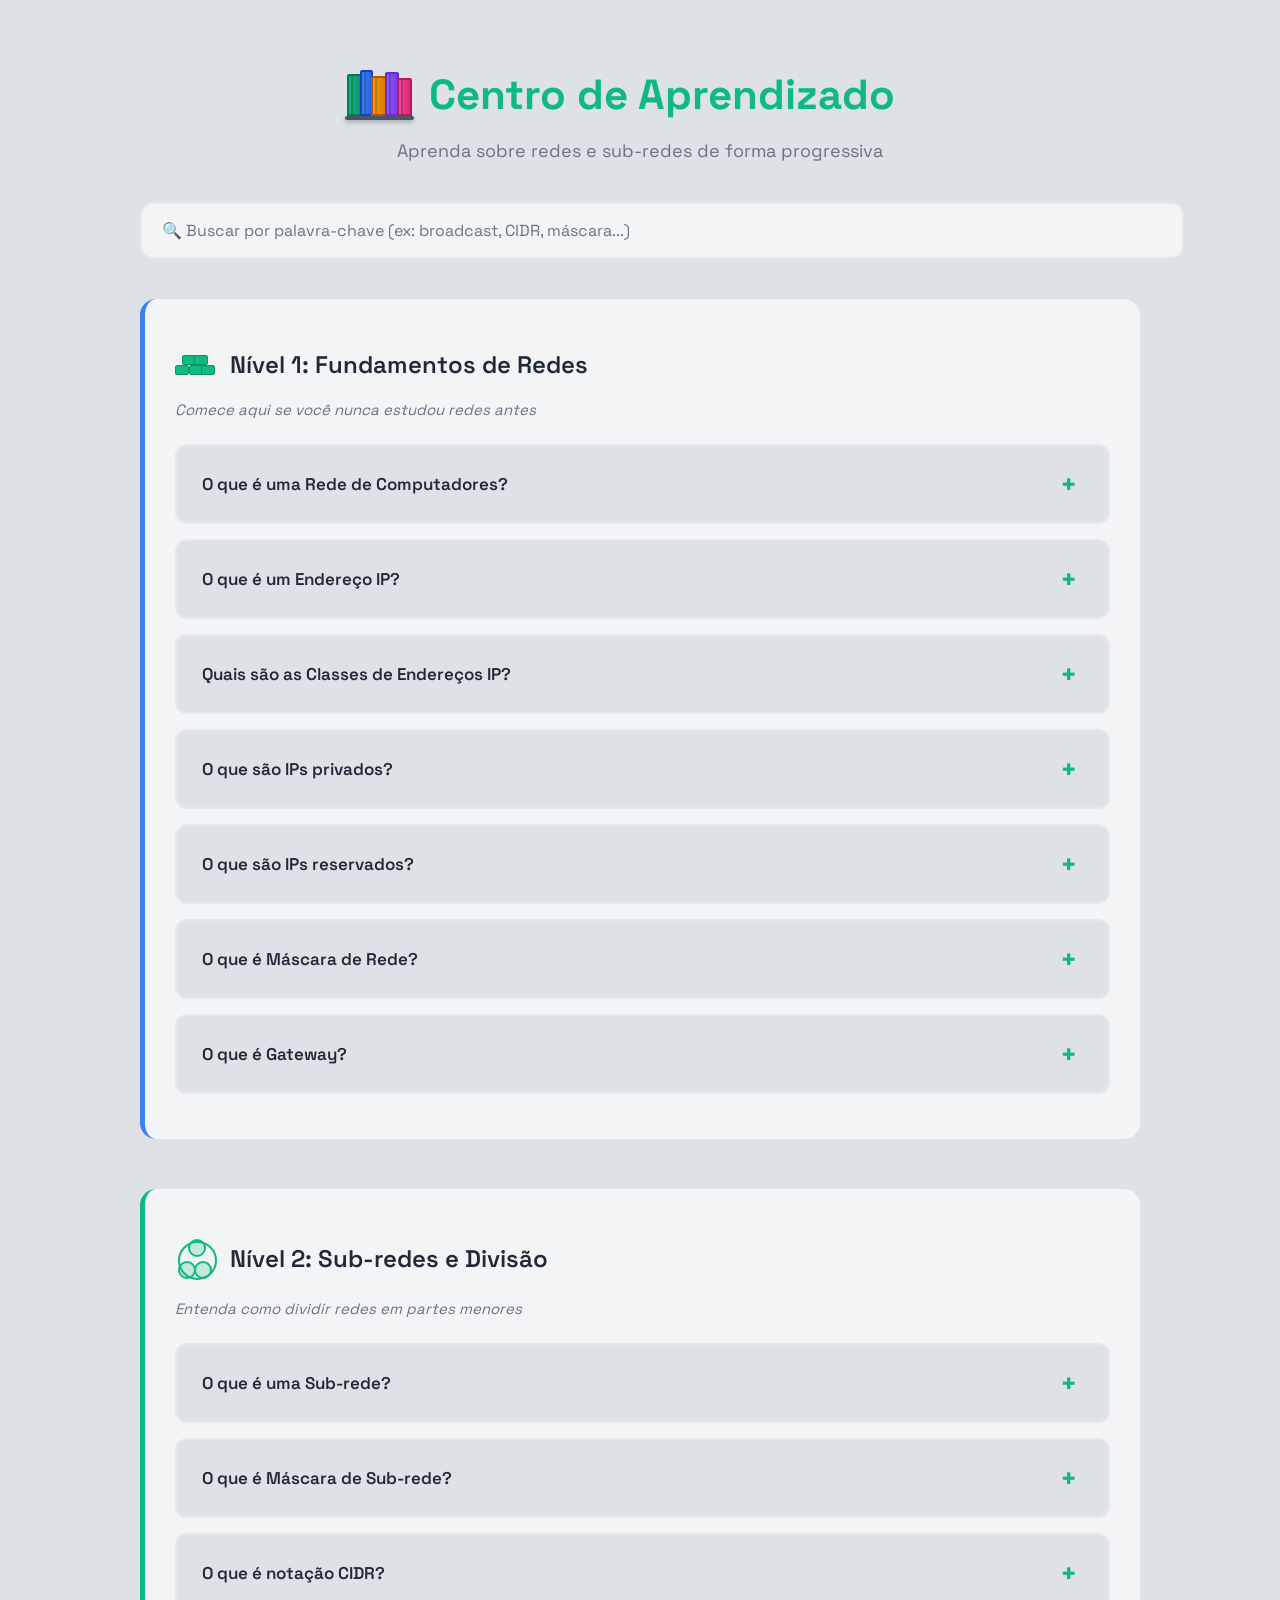
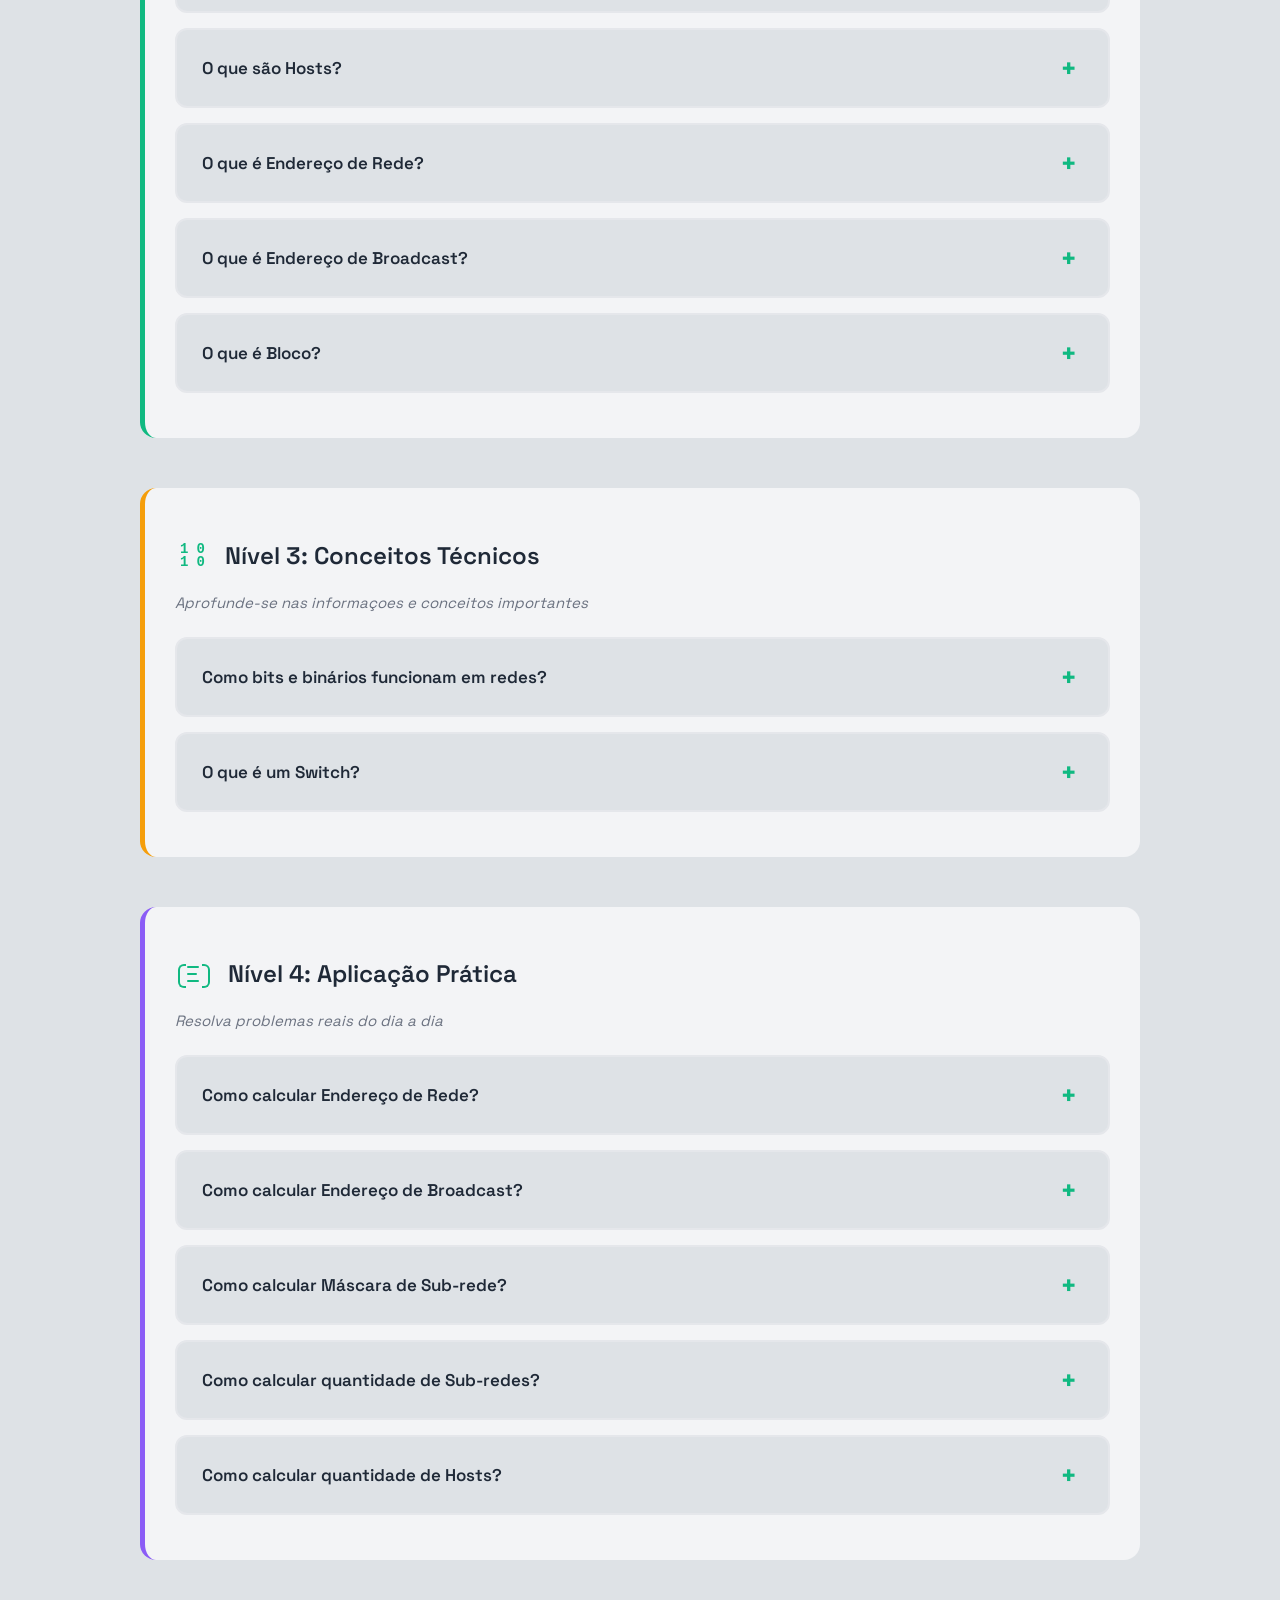
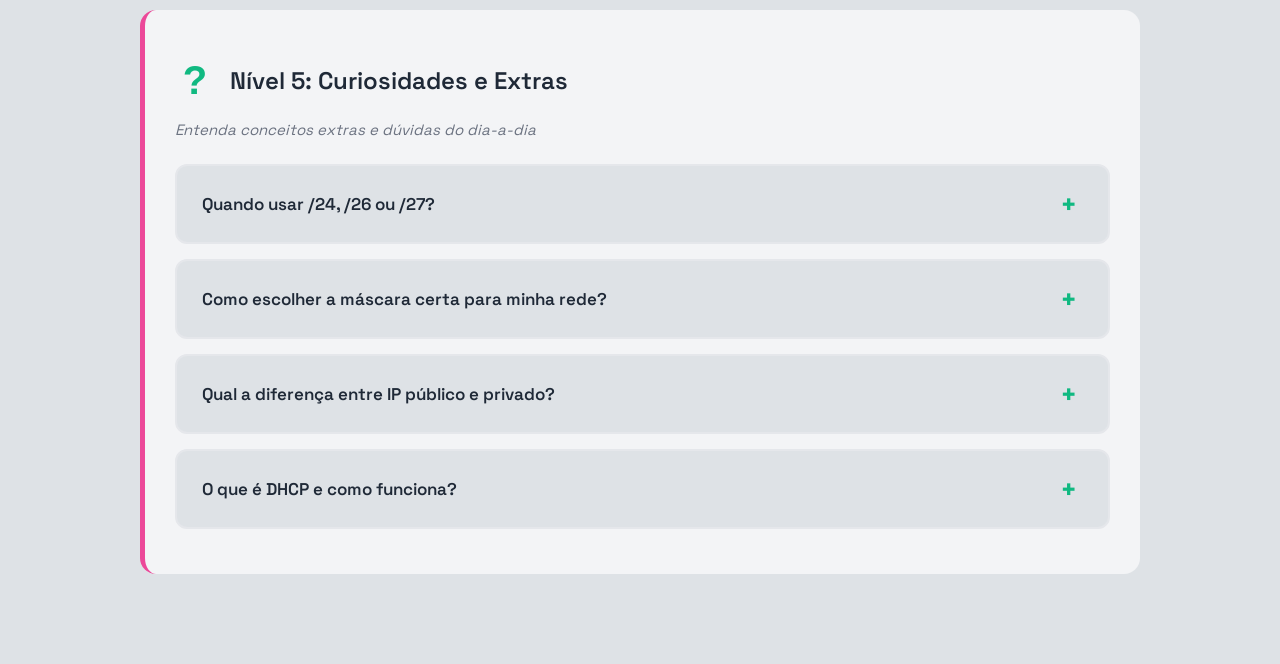
==== commit c94ed39c: "refactor: changing the learning tab" ====
--- a/pages/aprendizado.html
+++ b/pages/aprendizado.html
@@ -51,16 +51,30 @@
 
             <div class="faq-item" data-tags="rede computador basico">
                 <div class="faq-pergunta">
-                    <span>O que é uma rede de computadores?</span>
+                    <span>O que é uma Rede de Computadores?</span>
                     <span class="toggle-icon">+</span>
                 </div>
                 <div class="faq-resposta">
                     <p><strong>Definição simples:</strong> Uma rede de computadores é um conjunto de dispositivos
                         (computadores, celulares, servidores) conectados entre si para compartilhar informações e
-                        recursos.</p>
-
-                    <p><strong>Analogia:</strong> Pense em uma rede como uma estrada que conecta várias cidades. Os
-                        carros (dados) viajam por essa estrada para ir de uma cidade (computador) para outra.</p>
+                        recursos como dados, arquivos e internet.
+                    </p>
+
+                    <p><strong>Analogia:</strong> Pense na rede como o sistema de infraestrutura de uma cidade:
+                        <ul>
+                            <li>
+                                Os <strong>Dispositivos</strong> (<strong>Hosts</strong>): São as casas e estabelecimentos comerciais 
+                                que precisam de serviços.
+                            </li>
+                            <li>
+                                Os <strong>Cabos/Wi-Fi</strong>: São os encanamentos e fiações que levam o recurso de um ponto ao outro.
+                            </li>
+                            <li>
+                                Os <strong>Dados</strong>: São o "<strong>recurso</strong>" (água, luz, gás) que flui constantemente para 
+                                atender às demandas de cada ponto da cidade.
+                            </li>
+                        </ul>
+                    </p>
 
                     <p><strong>Exemplos práticos:</strong></p>
                     <ul>
@@ -73,70 +87,46 @@
 
             <div class="faq-item" data-tags="ip endereco identificacao">
                 <div class="faq-pergunta">
-                    <span>O que é um endereço IP?</span>
+                    <span>O que é um Endereço IP?</span>
                     <span class="toggle-icon">+</span>
                 </div>
                 <div class="faq-resposta">
                     <p><strong>Definição:</strong> IP (Internet Protocol) é o endereço único que identifica cada
                         dispositivo em uma rede, como se fosse o endereço de uma casa.</p>
 
-                    <p><strong>Formato:</strong> Um IP IPv4 tem 4 números separados por pontos, cada um variando de 0 a
-                        255.</p>
-                    <p class="exemplo-codigo">Exemplo: 192.168.1.10</p>
+                    <p><strong>Formato:</strong></p>
+                    <ul>
+                        <li>Um IPv4 possui <strong>32</strong> bits, e tem 4 números separados por pontos, cada um
+                            variando de 0 a
+                            255.
+                        </li>
+                    </ul>
+                    <p class="exemplo-codigo">Exemplo: 192.168.1.10 / Cálculo: <span>(2<sup>8</sup>)<sup>4</sup></span>
+                        = 4.294.967.296 endereços</p>
+                    <ul>
+                        <li>Já um IPv6 possui <strong>128</strong> bits, e tem 8 grupos de caracteres separados por
+                            dois-pontos,
+                            cada um variando de 0000 a FFFF.</li>
+                    </ul>
+                    <p class="exemplo-codigo">Exemplo: 2001:0db8:85a3:0000:0000:8a2e:0370:7334</p>
+                    <p class="exemplo-codigo">
+                        Cálculo: <span>(2<sup>32</sup>)<sup>4</sup></span> =
+                        340.282.366.920.938.000.000.000.000.000.000.000.000 endereços
+                    </p>
 
                     <p><strong>Por que preciso disso?</strong> Sem endereço IP, os computadores não saberiam para onde
-                        enviar os dados. É como tentar enviar uma carta sem endereço!</p>
-                </div>
-            </div>
-
-            <div class="faq-item" data-tags="computador endereco comunicacao">
-                <div class="faq-pergunta">
-                    <span>Por que os computadores precisam de endereços?</span>
-                    <span class="toggle-icon">+</span>
-                </div>
-                <div class="faq-resposta">
-                    <p><strong>Identificação única:</strong> Cada dispositivo precisa de um "nome" único para que os
-                        dados cheguem ao destino correto.</p>
-
-                    <p><strong>Analogia do correio:</strong></p>
-                    <ul>
-                        <li>Remetente = seu computador (IP de origem)</li>
-                        <li>Destinatário = servidor/computador destino (IP de destino)</li>
-                        <li>Carta = pacote de dados</li>
-                        <li>Endereço = IP address</li>
-                    </ul>
-
-                    <p>Se dois computadores tivessem o mesmo IP, seria como duas casas com o mesmo endereço - o carteiro
-                        não saberia onde entregar!</p>
-                </div>
-            </div>
-
-            <div class="faq-item" data-tags="ipv4 versao protocolo">
-                <div class="faq-pergunta">
-                    <span>O que significa IPv4?</span>
-                    <span class="toggle-icon">+</span>
-                </div>
-                <div class="faq-resposta">
-                    <p><strong>IPv4 = Internet Protocol versão 4</strong></p>
-
-                    <p><strong>Características:</strong></p>
-                    <ul>
-                        <li>Criado em 1981 (ainda usado hoje!)</li>
-                        <li>Usa 32 bits (4 grupos de 8 bits)</li>
-                        <li>Permite aproximadamente 4,3 bilhões de endereços únicos</li>
-                        <li>Formato: XXX.XXX.XXX.XXX (onde XXX vai de 0 a 255)</li>
-                    </ul>
-
-                    <p class="exemplo-codigo">Exemplos válidos:<br>192.168.0.1<br>10.0.0.5<br>172.16.50.100</p>
-
-                    <p><strong>Curiosidade:</strong> Existe o IPv6 (versão 6) que foi criado porque os endereços IPv4
-                        estão acabando!</p>
+                        enviar os dados, é como tentar enviar uma carta sem endereço. Caso dois computadores tivessem o
+                        mesmo IP,
+                        seria como duas casas com o mesmo endereço, o carteiro não saberia onde entregar!</p>
+
+                    <p><strong>Curiosidade:</strong> O IPv6 foi criado porque os endereços IPv4
+                        estão acabando! seu desenvolvimento e quantidade real ainda está em andamento.</p>
                 </div>
             </div>
 
             <div class="faq-item" data-tags="classes ip tipos range">
                 <div class="faq-pergunta">
-                    <span>Quais são as classes de endereços IP?</span>
+                    <span>Quais são as Classes de Endereços IP?</span>
                     <span class="toggle-icon">+</span>
                 </div>
                 <div class="faq-resposta">
@@ -145,13 +135,13 @@
                     <div class="tabela-classes">
                         <p><strong>Classe A:</strong> 1.0.0.0 até 126.255.255.255</p>
                         <ul>
-                            <li>Para redes MUITO grandes (milhões de dispositivos)</li>
+                            <li>Para redes MUITO grandes (até 16,7 milhões de dispositivos)</li>
                             <li>Exemplo: grandes provedores de internet</li>
                         </ul>
 
                         <p><strong>Classe B:</strong> 128.0.0.0 até 191.255.255.255</p>
                         <ul>
-                            <li>Para redes médias (milhares de dispositivos)</li>
+                            <li>Para redes médias (até 65.534 dispositivos)</li>
                             <li>Exemplo: universidades, empresas grandes</li>
                         </ul>
 
@@ -164,6 +154,203 @@
                     </div>
                 </div>
             </div>
+
+            <div class="faq-item" data-tags="classes ip tipos range">
+                <div class="faq-pergunta">
+                    <span>O que são IPs privados?</span>
+                    <span class="toggle-icon">+</span>
+                </div>
+                <div class="faq-resposta">
+                    <p>
+                        Os <strong>IPs privados</strong> são apenas pequenas <strong>fatias reservadas</strong> dentro
+                        de
+                        cada uma das classes de IP.
+                        Eles foram "retirados" do uso público para que qualquer pessoa pudesse usá-los em suas redes
+                        locais sem causar conflito na internet.
+                    </p>
+
+                    <div class="tabela-classes">
+                        <p class="exemplo-codigo">
+                            <strong>Classe A:</strong> 10.0.0.0 até 10.255.255.255
+                            <br><br>
+                            <strong>Classe B:</strong> 172.16.0.0 a 172.31.255.255
+                            <br><br>
+                            <strong>Classe C:</strong> 192.168.0.0 a 192.168.255.255
+                        </p>
+
+                        <p>
+                            <strong>CUIDADO!: </strong>Classe de IP e IP Privado não são exatamente a mesma coisa!
+                        </p>
+
+                        <p>
+                            <strong>Analogia: </strong>As classes A, B e C são "<strong>bairros inteiros</strong>", 
+                            enquanto Os IPsprivados são apenas
+                            "<strong>algumas casas específicas</strong>" dentro de cada bairro que foram reservadas para uso interno.
+                        </p>
+                    </div>
+                </div>
+            </div>
+
+            <div class="faq-item" data-tags="classes ip tipos range">
+                <div class="faq-pergunta">
+                    <span>O que são IPs reservados?</span>
+                    <span class="toggle-icon">+</span>
+                </div>
+                <div class="faq-resposta">
+                    <p>
+                        Os <strong>IPs reservados </strong> são um termo geral para qualquer faixa de endereço que não
+                        está
+                        disponível para a atribuição pública na internet. Isso inclui, além dos <strong>IPs privados
+                        </strong>outras
+                        faixas com finalidades especiais, como:
+                    </p>
+
+                    <ul>
+                        <li>
+                            <strong>Endereço de Rede:</strong> O número da rede é o <strong>primeiro IP</strong>. Por
+                            isso, o IP da
+                            rede não é utilizado para endereçar máquinas,
+                            ficando reservado para essa função.
+                            <br><br>
+                        </li>
+                        <li>
+                            <strong>Endereço de broadcast:</strong> O <strong>último IP</strong> dessa mesma faixa é
+                            reservado para a
+                            função de broadcast, que permite enviar um pacote de dados para todas as máquinas
+                            simultaneamente.
+                            <br><br>
+                        </li>
+                    </ul>
+
+                    <div class="tabela-classes">
+                        <p class="exemplo-codigo">
+                            <strong>Outros exemplos:</strong> Algumas faixas de IPs são reservadas exclusivamente para
+                            provedores de internet
+                            como: 100.64.0.0 a 100.127.255.255.
+                        </p>
+                    </div>
+                    <p>
+                        <strong>CUIDADO!: </strong>Todo IP privado é um IP reservado, mas nem todo IP reservado é um IP
+                        privado!
+                    </p>
+                </div>
+            </div>
+
+            <div class="faq-item" data-tags="classes ip tipos range">
+                <div class="faq-pergunta">
+                    <span>O que é Máscara de Rede?</span>
+                    <span class="toggle-icon">+</span>
+                </div>
+                <div class="faq-resposta">
+                    <p>A <strong>Máscara de rede</strong> é um número que funciona como um "<strong>filtro</strong>" para separar um
+                        endereço IP em duas partes lógicas e fundamentais:
+                    <ul>
+                        <li>
+                            <strong>Parte da Rede:</strong> Identifica a qual rede ou sub-rede o dispositivo pertence =
+                            <strong>Bits "1"</strong>.
+                        </li>
+                        <li>
+                            <strong>Parte do Host:</strong> Identifica o dispositivo espécifico dentro dessa rede =
+                            <strong>Bits "0"</strong>.
+                        </li>
+                    </ul>
+
+                    <p>
+                        A máscara de rede é geralmente representada em notação decimal pontilhada <strong>(ex:
+                            255.255.255.0)</strong> mas em binário é que sua função
+                        fica clara:
+                    </p>
+
+                    <ul class="exemplo-codigo">
+                        <strong>Classe A:</strong>
+                        <br><br>
+                        Primeiro Octeto: 1 a 127
+                        <br><br>
+                        Endereço IP em Binário: 11111111.00000000.00000000.00000000 | Prática: Possui 24 números 0, ou
+                        seja 24 Bits disponíveis para hosts.
+                        <br><br>
+                        Endereço IP em Decimal: 255.0.0.0
+                    </ul>
+
+                    <ul class="exemplo-codigo">
+                        <strong>Classe B:</strong>
+                        <br><br>
+                        Primeiro Octeto: 128 a 191
+                        <br><br>
+                        Endereço IP em Binário: 11111111.11111111.00000000.00000000 | Prática: Possui 16 números 0, ou
+                        seja 16 Bits disponíveis para hosts.
+                        <br><br>
+                        Endereço IP em Decimal: 255.255.0.0
+                    </ul>
+
+                    <ul class="exemplo-codigo">
+                        <strong>Classe C:</strong>
+                        <br><br>
+                        Primeiro Octeto: 192 a 223
+                        <br><br>
+                        Endereço IP em Binário: 11111111.11111111.11111111.00000000 | Prática: Possui 8 números 0, ou
+                        seja 8 Bits disponíveis para hosts.
+                        <br><br>
+                        Endereço IP em Decimal: 255.255.255.0
+                    </ul>
+
+                    <p>
+                        <strong>Por que é importante?:</strong> A máscara é essencial porque permite que os equipamentos
+                        (como computadores e roteadores) determinem
+                        se o dispositivo com o qual estão tentando se comunicar está na mesma rede local ou se está em
+                        uma rede diferente.
+                    </p>
+                </div>
+            </div>
+
+
+            <div class="faq-item" data-tags="classes ip tipos range">
+                <div class="faq-pergunta">
+                    <span>O que é Gateway?</span>
+                    <span class="toggle-icon">+</span>
+                </div>
+                <div class="faq-resposta">
+                    <p>Um <strong>Gateway</strong> é um endereço que serve como o <strong>ponto de saida</strong>
+                        e <strong>entrada</strong> para dados que viajam entre redes diferentes.
+                    </p>
+
+                    <p><strong>Analogia:</strong> Pense nele como um tradutor universal: se o seu computador fala
+                        "Português"
+                        (rede local) e o site que você quer acessar fala "Inglês" (Internet), o gateway traduz os
+                        protocolos
+                        para que a comunicação ocorra sem erros.
+                    </p>
+
+                    <p><strong>Exemplo:</strong> Em redes domésticas, o endereço do gateway costuma ser o primeiro da
+                        sub-rede
+                        (como <strong>192.168.0.1</strong> ou <strong>192.168.1.1</strong>).
+                    </p>
+
+                    <p><strong>Exemplos de Uso:</strong></p>
+
+                    <ul>
+                        <li>
+                            Conectar a sua rede à internet: O seu roteador doméstico funciona como o gateway padrão
+                            (Default Gateway) que permite que seus dispositivos acessem a rede mundial.
+                        </li>
+                        <li>
+                            Segurança e Filtragem: Atuar filtrando o tráfego que entra ou sai para proteger
+                            a rede interna contra ameaças.
+                        </li>
+                        <li>
+                            Gerenciar APIs: Em desenvolvimento de software, um API Gateway é usado para centralizar e
+                            gerenciar
+                            chamadas de diferentes serviços de back-end em um único ponto de entrada.
+                        </li>
+                    </ul>
+
+                    <p><strong>Dica:</strong> O gateway pode ser qualquer IP! contanto que pertença a mesma
+                        <strong>sub-rede</strong> e
+                        não seja um <strong>IP reservado</strong> (Endereço de rede, Endereço de broadcast, etc).
+                    </p>
+
+                </div>
+            </div>
         </section>
 
         <section class="categoria" data-nivel="subredes">
@@ -180,111 +367,149 @@
 
             <div class="faq-item" data-tags="subrede divisao segmentacao">
                 <div class="faq-pergunta">
-                    <span>O que é uma sub-rede?</span>
-                    <span class="toggle-icon">+</span>
-                </div>
-                <div class="faq-resposta">
-                    <p><strong>Definição:</strong> Uma sub-rede é uma divisão lógica de uma rede IP maior em redes
-                        menores.</p>
-
-                    <p><strong>Analogia do prédio:</strong></p>
-                    <ul>
-                        <li>Rede completa = Prédio inteiro</li>
-                        <li>Sub-redes = Apartamentos dentro do prédio</li>
-                        <li>Cada apartamento tem seus próprios moradores (dispositivos)</li>
-                        <li>Mas todos compartilham o mesmo endereço do prédio (rede principal)</li>
-                    </ul>
-
-                    <p><strong>Exemplo prático:</strong></p>
-                    <p>Rede original: 192.168.1.0 (pode ter 254 dispositivos)</p>
-                    <p>Dividida em 4 sub-redes:</p>
-                    <p class="exemplo-codigo">
-                        Sub-rede 1: 192.168.1.0 - 192.168.1.63 (62 hosts)<br>
-                        Sub-rede 2: 192.168.1.64 - 192.168.1.127 (62 hosts)<br>
-                        Sub-rede 3: 192.168.1.128 - 192.168.1.191 (62 hosts)<br>
-                        Sub-rede 4: 192.168.1.192 - 192.168.1.255 (62 hosts)
-                    </p>
-                </div>
-            </div>
-
-            <div class="faq-item" data-tags="subrede vantagem seguranca organizacao">
-                <div class="faq-pergunta">
-                    <span>Por que dividir uma rede em sub-redes?</span>
-                    <span class="toggle-icon">+</span>
-                </div>
-                <div class="faq-resposta">
-                    <p><strong>Vantagens principais:</strong></p>
-
-                    <p><strong>1. Organização</strong></p>
-                    <ul>
-                        <li>Separar departamentos (RH, TI, Vendas)</li>
-                        <li>Isolar tipos de dispositivos (servidores, impressoras, usuários)</li>
-                    </ul>
-
-                    <p><strong>2. Segurança</strong></p>
-                    <ul>
-                        <li>Controlar quem se comunica com quem</li>
-                        <li>Se uma sub-rede for atacada, as outras ficam protegidas</li>
-                    </ul>
-
-                    <p><strong>3. Performance</strong></p>
-                    <ul>
-                        <li>Menos tráfego desnecessário (broadcast limitado)</li>
-                        <li>Rede mais rápida e eficiente</li>
-                    </ul>
-
-                    <p><strong>4. Aproveitamento de IPs</strong></p>
-                    <ul>
-                        <li>Evita desperdício de endereços</li>
-                        <li>Cada setor tem só os IPs que precisa</li>
-                    </ul>
-                </div>
-            </div>
+                    <span>O que é uma Sub-rede?</span>
+                    <span class="toggle-icon">+</span>
+                </div>
+                <div class="faq-resposta">
+                    <p><strong>Definição:</strong> Uma sub-rede é uma divisão lógica de uma rede maior em partes
+                        menores e mais gerenciáveis. Imagine-a como uma rede menor dentro de uma grande rede.
+                    </p>
+
+                    <p><strong>Analogia:</strong> Imagine que uma rede é uma grande metrópole. Um carteiro deseja
+                        entregar
+                        uma encomenda, porém sem uma direção clara, encontrar uma casa específica
+                        (<strong>dispositivo</strong>)
+                        seria impossível, o mesmo teria que bater de porta em porta até encontrar o destinatário.
+                        Todavia, como a
+                        metrópole é divida em bairros (<strong>sub-redes</strong>), o esforço da procura é diminuido a
+                        uma <strong>região menor</strong>.
+                    </p>
+
+                    <p><strong>Por que dividir uma rede em sub-redes?</strong> Em redes de computadores, cada
+                        dispositivo
+                        tem um endereço IP. Sem sub-redes, todos os dispositivos estariam em um único "espaço",
+                        o que causaria caos no tráfego e riscos de segurança.
+                    </p>
+
+                    <p class="exemplo-codigo"><strong>Exemplo prático:</strong>
+                        <br><br>
+                        <img src="../assets/pics/sub-rede_ex.png" alt="Imagem de uma Sub-rede">
+                    </p>
+
+                    <p><strong>DICA!:</strong> Entenda os <strong>switches</strong> como os respectivos bairros
+                        (<strong>sub-rede</strong>),
+                        e cada <strong>dispositivo</strong> dentro deles como as respectivas casas daquele bairro em
+                        espécifico.
+                    </p>
+                </div>
+            </div>
+
 
             <div class="faq-item" data-tags="mascara subrede identificacao">
                 <div class="faq-pergunta">
-                    <span>O que é máscara de sub-rede?</span>
+                    <span>O que é Máscara de Sub-rede?</span>
                     <span class="toggle-icon">+</span>
                 </div>
                 <div class="faq-resposta">
                     <p><strong>Definição:</strong> A máscara de sub-rede define qual parte do IP identifica a rede e
-                        qual parte identifica o host (dispositivo).</p>
-
-                    <p><strong>Formato:</strong> Também tem 4 números como o IP</p>
-                    <p class="exemplo-codigo">Exemplo: 255.255.255.0</p>
-
-                    <p><strong>Como funciona:</strong></p>
-                    <p>IP: 192.168.1.10<br>Máscara: 255.255.255.0</p>
-                    <ul>
-                        <li><strong>255.255.255</strong> = parte da REDE (fixa pra todos)</li>
-                        <li><strong>.0</strong> = parte do HOST (varia por dispositivo)</li>
-                    </ul>
-
-                    <p>Então 192.168.1.10 e 192.168.1.20 estão na mesma rede!</p>
-
-                    <p><strong>Máscaras comuns:</strong></p>
-                    <p class="exemplo-codigo">
-                        255.255.255.0 = 254 hosts<br>
-                        255.255.255.128 = 126 hosts<br>
-                        255.255.255.192 = 62 hosts
-                    </p>
-                </div>
-            </div>
-
-            <div class="faq-item" data-tags="cidr barra notacao">
-                <div class="faq-pergunta">
-                    <span>O que significa aquela barra com número (/24, /26)?</span>
-                    <span class="toggle-icon">+</span>
-                </div>
-                <div class="faq-resposta">
-                    <p><strong>CIDR = Classless Inter-Domain Routing</strong></p>
-
-                    <p><strong>É uma forma mais simples de escrever a máscara!</strong></p>
-
-                    <p>Ao invés de escrever 255.255.255.0, você escreve /24</p>
-
-                    <p><strong>O que significa o número?</strong></p>
-                    <p>Indica quantos bits são usados para identificar a rede.</p>
+                        qual parte identifica o host (<strong>dispositivo</strong>).</p>
+
+                    <p><strong>Para que serve?</strong> A principal função da máscara de sub-rede é permitir que os
+                        computadores e roteadores determinem se um endereço IP de <strong>destino</strong> está na mesma
+                        rede local ou
+                        se precisa ser enviado para fora (através de um roteador para outra rede ou para a Internet).
+                    </p>
+
+                    <p><strong>Analogia:</strong>
+                        Imagine que o endereço IP completo é a combinação do nome do edifício e o número do apartamento.
+                    <ul>
+                        <li>
+                            O <strong>Endereço IP</strong>: Av. Paulista, 1000 - Apto 51.
+                        </li>
+                        <li>
+                            A <strong>Máscara de Sub-rede</strong>: É o <strong>divisor</strong> que separa o <strong>endereço da
+                                rede</strong>
+                            (o edifício) do <strong>endereço do host</strong> (o apartamento).
+                            <ul>
+                                <li>
+                                    Ela "aponta" para a parte "Av. Paulista, 1000" e diz: "<strong>Isso é o
+                                        edifício</strong>".
+                                </li>
+                                <li>
+                                    Ela "aponta" para a parte "Apto 51" e diz: "<strong>Isso é o apartamento</strong>".
+                                </li>
+                            </ul>
+                        </li>
+                        <li>
+                            Quando você recebe uma encomenda, a máscara ajuda o carteiro a saber:
+                            <ul>
+                                <li>
+                                    "Estou no edifício certo?" (<strong>Verifica a parte da rede</strong>).
+                                </li>
+                                <li>
+                                    "Qual é o apartamento certo?" (<strong>Verifica a parte do host</strong>).
+                                </li>
+                            </ul>
+                        </li>
+                    </ul>
+                    </p>
+                    <br>
+                    <p><strong>Exemplo:</strong>
+                        Considere um computador com o IP <strong>192.168.1.10</strong> e a máscara /<strong>24</strong> 
+                        (<strong>255.255.255.0</strong>).
+                        A máscara indica que os primeiros três octetos
+                        (<strong>192.168.1</strong>)
+                        identificam a <strong>rede</strong>. O último octeto (<strong>10</strong>) identifica o
+                        <strong>host</strong>.
+                        Todos os dispositivos que tiverem o mesmo prefixo de rede (<strong>192.168.1</strong>) estão na
+                        <strong>mesma rede local</strong>
+                        e podem se comunicar diretamente.
+                    </p>
+
+                    <p><strong>DICA!:</strong> Máscara de Rede e Máscara de sub-rede são a mesma coisa,
+                        "<strong>uma coisa só, com nomes diferentes</strong>", a existência das duas
+                        formas é apenas por semântica.
+                    </p>
+                </div>
+            </div>
+
+
+            <div class="faq-item" data-tags="subrede divisao segmentacao">
+                <div class="faq-pergunta">
+                    <span>O que é notação CIDR?</span>
+                    <span class="toggle-icon">+</span>
+                </div>
+                <div class="faq-resposta">
+                    <p>A <strong>notação CIDR</strong> é uma forma simplificada e compacta de representar a
+                        <strong>máscara de sub-rede</strong> de um endereço IP,
+                        indicando o número de bits que pertencem à <strong>porção de rede</strong>. Em vez de escrever a
+                        máscara completa
+                        em formato decimal pontuado (como <strong>255.255.255.0</strong>),
+                        você usa uma barra (<strong>/</strong>) seguida por um número. Esse número, chamado de
+                        <strong>prefixo de rede</strong> é a contagem de todos os <strong>bits
+                            1</strong> consecutivos na máscara binária.
+                    </p>
+
+                    <p class="exemplo-codigo"><strong>Exemplo prático:</strong>
+                        <br><br>
+                        255.0.0.0 -> 11111111.00000000.00000000.00000000 = /<strong>8</strong> (Possui 8 números 1)
+                        <br><br>
+                        255.255.0.0 -> 11111111.11111111.00000000.00000000 = /<strong>16</strong> (Possui 16 números 1)
+                        <br><br>
+                        255.255.255.0 -> 11111111.11111111.11111111.00000000 = /<strong>24</strong> (Possui 24 números
+                        1)
+                        <br><br>
+                        255.255.255.255 -> 11111111.11111111.11111111.11111111 = /<strong>32</strong> (Possui 32 números
+                        1)
+                    </p>
+                    <p><strong>Por que usar?</strong> A notação CIDR simplifica a configuração de dispositivos e a
+                        comunicação,
+                        pois é muito mais fácil dizer "<strong>vinte e quatro</strong>" do que "<strong>duzentos e
+                            cinquenta e
+                            cinco</strong>, <strong>duzentos e cinquenta e cinco</strong>, <strong>duzentos e cinquenta
+                            e cinco</strong>, <strong>zero</strong>".
+                    </p>
+                    <p><strong>Outros exemplos:</strong>
 
                     <p class="exemplo-codigo">
                         /24 = 255.255.255.0 = 254 hosts<br>
@@ -294,37 +519,267 @@
                         /28 = 255.255.255.240 = 14 hosts
                     </p>
 
-                    <p><strong>Regra prática:</strong> Quanto MAIOR o número após a barra, MENOR a rede (menos hosts).
-                    </p>
-                </div>
-            </div>
+                    <p><strong>Regra prática:</strong> Quanto <strong>MAIOR</strong> o número após a barra,
+                        <strong>MENOR</strong> a rede (menos hosts).
+                    </p>
+                    </p>
+                </div>
+            </div>
+
+
+            <div class="faq-item" data-tags="subrede divisao segmentacao">
+                <div class="faq-pergunta">
+                    <span>O que são Hosts?</span>
+                    <span class="toggle-icon">+</span>
+                </div>
+                <div class="faq-resposta">
+                    <p>Em redes de computadores, um host é qualquer <strong>dispositivo conectado</strong> a uma rede
+                        que possui um
+                        endereço IP e é capaz de enviar, receber ou compartilhar dados e serviços.
+                    </p>
+
+                    <p><strong>Analogia:</strong>
+                        Imagine que uma sub-rede é um bairro específico de uma metrópole.
+                    <ul>
+                        <li>
+                            O Bairro (<strong>Sub-rede</strong>) desta cidade define a localização geral.
+                        </li>
+                        <li>
+                            O Host é uma <strong>casa individual</strong> deste bairro.
+                        </li>
+                        <li>
+                            O Número da casa é o <strong>Endereço de Host</strong>.
+                        </li>
+                    </ul>
+                    <p>Assim como você não pode ter duas casas com o <strong>mesmo número</strong> no mesmo bairro, você
+                        não pode ter dois hosts
+                        com o <strong>mesmo IP</strong> na mesma sub-rede.
+                    </p>
+                    </p>
+
+                    <p>Exemplos de hosts:</p>
+                    <p>Qualquer dispositivo com "inteligência" de rede é um host:</p>
+                    <ul>
+                        <li>
+                            Smartphones e Computadores: <strong>Consomem dados</strong>.
+                        </li>
+                        <li>
+                            Servidores (como o Google ou Netflix): <strong>Fornecem dados para milhões de
+                                pessoas</strong>.
+                        </li>
+                        <li>
+                            Impressora de Rede: <strong>Recebe arquivos para imprimir via Wi-Fi ou cabo</strong>.
+                        </li>
+                    </ul>
+                    <p><strong>Dica:</strong> Se o dispositivo ocupa um "lugar" na tabela de endereços da sua sub-rede,
+                        ele é um host!</p>
+                </div>
+            </div>
+
 
             <div class="faq-item" data-tags="broadcast rede comunicacao">
                 <div class="faq-pergunta">
-                    <span>O que é endereço de broadcast?</span>
-                    <span class="toggle-icon">+</span>
-                </div>
-                <div class="faq-resposta">
-                    <p><strong>Definição:</strong> O broadcast é o último endereço IP de uma sub-rede, usado para enviar
-                        dados para TODOS os dispositivos da rede ao mesmo tempo.</p>
-
-                    <p><strong>Analogia:</strong> É como um alto-falante que transmite um aviso para todos em uma sala
-                        de uma vez.</p>
-
-                    <p><strong>Exemplo:</strong></p>
-                    <p>Sub-rede: 192.168.1.0/26</p>
-                    <ul>
-                        <li>Primeiro IP: 192.168.1.0 (endereço da rede - reservado)</li>
-                        <li>IPs utilizáveis: 192.168.1.1 até 192.168.1.62</li>
-                        <li><strong>Broadcast: 192.168.1.63</strong> (último - reservado)</li>
-                    </ul>
-
-                    <p><strong>Por que existe?</strong> Útil para:</p>
-                    <ul>
-                        <li>Descobrir dispositivos na rede (ARP)</li>
-                        <li>Serviços de rede (DHCP)</li>
-                        <li>Avisos gerais</li>
-                    </ul>
+                    <span>O que é Endereço de Rede?</span>
+                    <span class="toggle-icon">+</span>
+                </div>
+                <div class="faq-resposta">
+                    <p>O endereço de rede é o <strong>primeiro endereço IP</strong> de uma sub-rede,
+                        Ele não representa um
+                        aparelho individual (um computador ou celular), mas sim a "<strong>identidade</strong>" da
+                        própria sub-rede onde eles
+                        estão inseridos. É o primeiro endereço de qualquer intervalo e serve para que o mundo externo
+                        saiba como encontrar
+                        aquele conjunto de máquinas.
+                    </p>
+
+                    <p><strong>Analogia:</strong> Imagine que você quer enviar uma carta para uma casa em um bairro
+                        específico.:
+                    <ul>
+                        <li>
+                            O <strong>Endereço de Rede</strong> é como o CEP do bairro.
+                        </li>
+                        <li>Ele não diz exatamente em qual casa a carta deve chegar, mas diz aos correios para qual
+                            região da cidade a carta deve ser enviada.
+                        </li>
+                        <li>
+                            Se o CEP (<strong>Rede</strong>) estiver certo, a carta chega ao bairro; lá dentro, o
+                            carteiro
+                            (<strong>Switch/Roteador Local</strong>) olha o número da casa (<strong>IP do Host</strong>)
+                            para finalizar a entrega.
+                    </ul>
+                    </p>
+
+                    <p><strong>Exemplo:</strong> Vamos usar o IP <strong>172.17.3.11</strong> com a máscara /<strong>22</strong></p>
+                    <ul>
+                        <li>
+                            O endereço de rede deste IP é <strong>172.17.0.0</strong>, isso significa que <strong>qualquer dispositivo
+                            </strong> que comece com essa identificação faz parte da mesma "<strong>comunidade</strong>".
+                        </li>
+                        <li>
+                            É através do endereço de rede que os roteadores da internet decidem para onde encaminhar os
+                            dados antes mesmo de saberem quem é o destinatário final.
+                        </li>
+                    </ul>
+
+                    <p><strong>Por que ele é essencial?</strong>
+                        Sem o endereço de rede, a internet seria um caos. Os roteadores precisariam conhecer o caminho
+                        para cada
+                        bilhão de dispositivos individuais. Com o endereço de rede, eles só precisam saber o caminho
+                        para os "bairros"
+                        (<strong>redes</strong>). Ele permite dividir uma rede grande em <strong>sub-redes menores</strong>. 
+                        Isso ajuda a conter problemas
+                        (como um vírus que se espalha) dentro de um único "bairro", sem afetar a cidade inteira.
+                    </p>
+                </div>
+            </div>
+
+
+            <div class="faq-item" data-tags="broadcast rede comunicacao">
+                <div class="faq-pergunta">
+                    <span>O que é Endereço de Broadcast?</span>
+                    <span class="toggle-icon">+</span>
+                </div>
+                <div class="faq-resposta">
+                    <p>
+                        O broadcast é o <strong>último endereço IP</strong> de uma sub-rede,
+                        usado para enviar
+                        dados para <strong>TODOS</strong> os dispositivos da rede ao mesmo tempo.
+                    </p>
+
+                    <p><strong>Analogia:</strong>
+                        Imagine que uma <strong>sub-rede</strong> é um prédio comercial:
+                    <ul>
+                        <li>
+                            <strong>Endereço de Rede</strong>: É o nome do prédio no mapa.
+                        </li>
+                        <li>
+                            <strong>Endereços de Host</strong>: São as salas individuais onde as pessoas trabalham (ex:
+                            Sala 310).
+                            Cada pessoa recebe sua mensagem privada.
+                        </li>
+                        <li>
+                            <strong>Endereço de Broadcast</strong>: É o sistema de alto-falantes instalado em todos os
+                            corredores e salas.
+                        </li>
+                    </ul>
+                    Quando alguém usa o microfone da recepção para anunciar: "<strong>Atenção, o dono do carro placa
+                        XYZ, por favor,
+                        compareça à portaria</strong>", essa mensagem não é enviada para uma pessoa específica. Ela é
+                    transmitida pelo
+                    "<strong>canal de broadcast</strong>" para que todos no prédio ouçam <strong>ao mesmo
+                        tempo</strong>.
+                    </p>
+
+                    <p><strong>Exemplo:</strong>
+                        Uma sub-rede configurada com o endereço <strong>172.17.0.0</strong> /<strong>22</strong>.
+                        Dentro dela, temos o seguinte cenário:</p>
+                    <ul>
+                        <li>
+                            O endereço de rede 172.17.0.0 (<strong>O ponto de partida/identificador do grupo</strong>).
+                        </li>
+                        <li>
+                            O IP de um host (Exemplo): 172.17.3.10 (<strong>Um dispositivo específico, como seu
+                                computador</strong>).
+                        </li>
+                        <li>
+                            O endereço de broadcast <strong>172.17.3.255</strong> (<strong>O ponto final/identificador
+                                de anúncio</strong>).
+                        </li>
+                    </ul>
+                    </p>
+
+                    <p>
+                        Se o computador <strong>172.17.3.10</strong> enviar um pacote de dados para o destino
+                        <strong>172.17.3.255</strong>, ele não está tentando falar
+                        com uma pessoa só. Ele está enviando uma mensagem para <strong>todos os dispositivos</strong>
+                        que estão no intervalo entre <strong>172.17.0.1</strong> e <strong>172.17.3.254</strong>.
+                    </p>
+
+                    <p>
+                        Todo dispositivo conectado a essa rede "<strong>escuta</strong>" dois endereços IP: o seu próprio IP individual
+                        (<strong>host</strong>) e o endereço de broadcast. Se chegar algo para o broadcast, o dispositivo sabe que aquela
+                        informação é do <strong>interesse de todos</strong>.
+                    </p>
+
+                    <p><strong>Por que existe?</strong> 
+                    Sem o endereço de broadcast, um dispositivo novo que entrasse na rede estaria "cego". Ele usa o broadcast para anunciar 
+                    sua presença e perguntar: "<strong>Alguém aí pode me dar um endereço?</strong>" ou "<strong>Onde está a impressora?</strong>". 
+                    Como ele ainda não conhece ninguém, ele envia para o <strong>172.17.3.255</strong> para garantir que todos ouçam seu pedido.
+                    </p>
+
+                </div>
+            </div>
+
+
+            <div class="faq-item" data-tags="mascara subrede identificacao">
+                <div class="faq-pergunta">
+                    <span>O que é Bloco?</span>
+                    <span class="toggle-icon">+</span>
+                </div>
+                <div class="faq-resposta">
+                    <p>Na internet, os endereços IP não são distribuídos individualmente para cada dispositivo de forma
+                        aleatória.
+                        Eles são entregues em blocos. A "<strong>Máscara de Sub-rede</strong>" é a ferramenta que define
+                        o tamanho desse bloco.
+                    </p>
+                    <p><Strong>Exemplo: </Strong></p>
+                    <ul>
+                        <li>
+                            Máscaras maiores (ex: /<strong>24</strong>): Criam <strong>blocos pequenos</strong>
+                            (<strong>256 IPs</strong>).
+                        </li>
+                        <li>
+                            Máscaras menores (ex: /<strong>16</strong>): Criam <strong>blocos enormes</strong>
+                            (<strong>65.536 IPs</strong>).
+                        </li>
+                    </ul>
+                    <p><strong>Analogia:</strong> Imagine que você é o dono de um grande terreno que cabe exatamente
+                        <strong>256</strong> carros.
+                    </p>
+                    <p>Se você não dividir o terreno, ele é um <strong>bloco único</strong>!</p>
+                    <ul>
+                        <li>
+                            O Bloco: É o espaço do número 0 ao 255.
+                        </li>
+                        <li>
+                            A Máscara: É o "muro" do terreno que diz onde esse bloco termina.
+                        </li>
+                    </ul>
+                    <p><strong>Exemplo:</strong> Vamos usar o endereço IP <strong>192.168.1.45</strong> e o CIDR
+                        /<strong>24</strong></p>
+                    <ul>
+                        <li>
+                            Endereço IP: 192.168.1.45 (É o carro na vaga <strong>45</strong>).
+                        </li>
+                        <li>
+                            O Bloco (Terreno): Vai do <strong>192.168.1.0</strong> até o <strong>192.168.1.255</strong>.
+                        </li>
+                        <li>
+                            A Máscara (O Muro): É o <strong>255.255.255.0</strong> (também chamado de /<strong>24</strong>).
+                        </li>
+                    </ul>
+
+                    <p>Se você mudar para um IP como 192.168.<strong>2</strong>.45, se entende que você pulou o muro e
+                        entrou no terreno vizinho!</p>
+
+                    <p><strong>Por que é importante?</strong></p>
+                    <p>Se a internet não fosse dividida assim, toda vez que você enviasse um WhatsApp, o seu roteador
+                        teria que procurar o celular do seu amigo entre
+                        bilhões de aparelhos.
+                    </p>
+                    <p>Com os <strong>blocos</strong>, o roteador faz igual aos Correios:</p>
+                    <ul>
+                        <li>
+                            "Esse IP pertence ao bloco da Vivo?" -> Sim.
+                        </li>
+                        <li>
+                            "Dentro da Vivo, ele pertence ao bloco da cidade de São Paulo?" -> Sim.
+                        </li>
+                        <li>
+                            "Dentro de SP, ele pertence ao bloco do bairro X?" -> Sim.
+                        </li>
+                    </ul>
+                    <p>Isso torna a entrega de dados rápida e organizada.</p>
                 </div>
             </div>
         </section>
@@ -339,7 +794,7 @@
                 </div>
                 Nível 3: Conceitos Técnicos
             </h2>
-            <p class="categoria-desc">Aprofunde-se nos cálculos e conversões</p>
+            <p class="categoria-desc">Aprofunde-se nas informaçoes e conceitos importantes</p>
 
             <div class="faq-item" data-tags="bits binario conversao calculo">
                 <div class="faq-pergunta">
@@ -347,11 +802,12 @@
                     <span class="toggle-icon">+</span>
                 </div>
                 <div class="faq-resposta">
-                    <p><strong>O que são bits?</strong> Bits são a menor unidade de informação (0 ou 1). Computadores só
-                        entendem binário!</p>
+                    <p><strong>O que são bits?</strong> Bits são a menor unidade de informação
+                        (<strong>0</strong> ou <strong>1</strong>). Computadores só entendem binário!
+                    </p>
 
                     <p><strong>Por que isso importa em redes?</strong></p>
-                    <p>Cada número do IP (0-255) é representado por 8 bits em binário.</p>
+                    <p>Cada número do IP (0-255) é representado por <strong>8 bits</strong> em binário.</p>
 
                     <p class="exemplo-codigo">
                         Decimal: 192<br>
@@ -361,152 +817,103 @@
                         Binário: 10101000
                     </p>
 
-                    <p><strong>Tabela de conversão (valores de cada posição):</strong></p>
-                    <p class="exemplo-codigo">
-                        Posição: 128 | 64 | 32 | 16 | 8 | 4 | 2 | 1<br>
-                        Binário: 1 | 1 | 0 | 0 | 0 | 0 | 0 | 0 = 192
-                    </p>
+                    <p><strong>Tabela de conversão de pesos (valores de cada posição):</strong></p>
+                    <table class="exemplo-codigo" border="1" cellpadding="10" cellspacing="0">
+                        <tr>
+                            <th bgcolor="#608b8b">Posição: </th>
+                            <td align="center">128</td>
+                            <td align="center">64</td>
+                            <td align="center">32</td>
+                            <td align="center">16</td>
+                            <td align="center">8</td>
+                            <td align="center">4</td>
+                            <td align="center">2</td>
+                            <td align="center">1</td>
+                        </tr>
+
+                        <tr>
+                            <th bgcolor="#608b8b">Binário: </th>
+                            <td align="center">1</td>
+                            <td align="center">1</td>
+                            <td align="center">0</td>
+                            <td align="center">0</td>
+                            <td align="center">0</td>
+                            <td align="center">0</td>
+                            <td align="center">0</td>
+                            <td align="center">0</td>
+                        </tr>
+                    </table>
 
                     <p><strong>Como usar:</strong> Some os valores onde tem "1"<br>
-                        128 + 64 = 192 ✓</p>
+                        128 + 64 = 192
+                    </p>
 
                     <p><strong>Por que aprender isso?</strong> Para calcular sub-redes manualmente e entender máscaras!
                     </p>
                 </div>
             </div>
 
-            <div class="faq-item" data-tags="calculo manual subrede divisao">
-                <div class="faq-pergunta">
-                    <span>Como calcular sub-redes manualmente?</span>
-                    <span class="toggle-icon">+</span>
-                </div>
-                <div class="faq-resposta">
-                    <p><strong>Exemplo prático: 192.168.1.0/26</strong></p>
-
-                    <p><strong>Passo 1:</strong> Descobrir quantos bits são para hosts</p>
-                    <p>32 bits totais - 26 bits de rede = <strong>6 bits para hosts</strong></p>
-
-                    <p><strong>Passo 2:</strong> Calcular tamanho da sub-rede</p>
-                    <p>2<sup>6</sup> = 64 endereços por sub-rede</p>
-
-                    <p><strong>Passo 3:</strong> Calcular hosts utilizáveis</p>
-                    <p>64 - 2 (rede + broadcast) = <strong>62 hosts</strong></p>
-
-                    <p><strong>Passo 4:</strong> Listar as sub-redes</p>
-                    <p class="exemplo-codigo">
-                        Sub-rede 1: 192.168.1.0 - 192.168.1.63<br>
-                        Sub-rede 2: 192.168.1.64 - 192.168.1.127<br>
-                        Sub-rede 3: 192.168.1.128 - 192.168.1.191<br>
-                        Sub-rede 4: 192.168.1.192 - 192.168.1.255
-                    </p>
-
-                    <p><strong>Atalho:</strong> Cada sub-rede "pula" de 64 em 64!</p>
-                </div>
-            </div>
-
-            <div class="faq-item" data-tags="cidr notacao calculo mascara">
-                <div class="faq-pergunta">
-                    <span>Como converter CIDR em máscara decimal?</span>
-                    <span class="toggle-icon">+</span>
-                </div>
-                <div class="faq-resposta">
-                    <p><strong>Método passo a passo:</strong></p>
-
-                    <p><strong>Exemplo: /26</strong></p>
-
-                    <p><strong>Passo 1:</strong> Distribuir 26 bits de "1" nos 4 octetos</p>
-                    <p class="exemplo-codigo">
-                        Octeto 1: 11111111 (8 bits)<br>
-                        Octeto 2: 11111111 (8 bits)<br>
-                        Octeto 3: 11111111 (8 bits)<br>
-                        Octeto 4: 11000000 (2 bits + 6 zeros)
-                    </p>
-
-                    <p><strong>Passo 2:</strong> Converter cada octeto para decimal</p>
-                    <p class="exemplo-codigo">
-                        11111111 = 255<br>
-                        11111111 = 255<br>
-                        11111111 = 255<br>
-                        11000000 = 192 (128+64)
-                    </p>
-
-                    <p><strong>Resultado: /26 = 255.255.255.192</strong></p>
-
-                    <p><strong>Tabela rápida de conversão:</strong></p>
-                    <p class="exemplo-codigo">
-                        /24 = 255.255.255.0<br>
-                        /25 = 255.255.255.128<br>
-                        /26 = 255.255.255.192<br>
-                        /27 = 255.255.255.224<br>
-                        /28 = 255.255.255.240<br>
-                        /29 = 255.255.255.248<br>
-                        /30 = 255.255.255.252
-                    </p>
-                </div>
-            </div>
-
-            <div class="faq-item" data-tags="gateway roteador padrao">
-                <div class="faq-pergunta">
-                    <span>O que é gateway padrão?</span>
-                    <span class="toggle-icon">+</span>
-                </div>
-                <div class="faq-resposta">
-                    <p><strong>Definição:</strong> Gateway é o "portão de saída" da sua rede - normalmente o endereço IP
-                        do roteador.</p>
-
-                    <p><strong>Analogia:</strong> Se sua rede é um prédio, o gateway é a porta da frente. Tudo que sai
-                        ou entra passa por ali.</p>
-
-                    <p><strong>Por que existe?</strong></p>
-                    <ul>
-                        <li>Conecta sua rede local à Internet</li>
-                        <li>Roteia dados entre diferentes redes</li>
-                        <li>Gerencia tráfego de entrada/saída</li>
-                    </ul>
-
-                    <p><strong>Exemplo prático:</strong></p>
-                    <p>Rede: 192.168.1.0/24</p>
-                    <ul>
-                        <li>Gateway (roteador): 192.168.1.1</li>
-                        <li>Computadores: 192.168.1.2, 192.168.1.3, etc.</li>
-                    </ul>
-
-                    <p><strong>Convenção:</strong> Geralmente usa-se o <strong>primeiro IP</strong> utilizável como
-                        gateway, mas pode ser qualquer um!</p>
-                </div>
-            </div>
-
-            <div class="faq-item" data-tags="dhcp ip automatico dinamico">
-                <div class="faq-pergunta">
-                    <span>O que é DHCP e como funciona?</span>
-                    <span class="toggle-icon">+</span>
-                </div>
-                <div class="faq-resposta">
-                    <p><strong>DHCP = Dynamic Host Configuration Protocol</strong></p>
-
-                    <p><strong>O que faz?</strong> Distribui IPs automaticamente para dispositivos que se conectam à
-                        rede.</p>
-
-                    <p><strong>Sem DHCP:</strong> Você teria que configurar IP manualmente em CADA dispositivo (chato!)
-                    </p>
-
-                    <p><strong>Com DHCP:</strong> Conectou no Wi-Fi? Pronto, já ganhou um IP automaticamente!</p>
-
-                    <p><strong>Como funciona (simplificado):</strong></p>
+            <div class="faq-item" data-tags="bits binario conversao calculo">
+                <div class="faq-pergunta">
+                    <span>O que é um Switch?</span>
+                    <span class="toggle-icon">+</span>
+                </div>
+                <div class="faq-resposta">
+                    O <strong>switch</strong> é o dispositivo responsável por conectar vários aparelhos, como
+                    computadores, impressoras e servidores, dentro de uma mesma rede, permitindo que eles conversem
+                    entre si de forma organizada e eficiente.
+
+                    <p><strong>Analogia: </strong> Imagine que sua rede é um grande centro empresarial.
+                    <ul>
+                        <li>
+                            O <strong>Switch</strong> é o recepcionista que fica no saguão.
+                        </li>
+                        <li>
+                            Quando uma correspondência chega para a "<strong>Sala 204</strong>", o recepcionista não sai
+                            gritando o
+                            nome do destinatário em todos os andares.
+                        </li>
+                        <li>
+                            Ele consulta sua lista, sabe exatamente onde fica a Sala 204 e entrega o envelope
+                            <strong>apenas lá</strong>.
+                        </li>
+                    </ul>
+                    Isso diferencia o Switch de aparelhos mais antigos e "bobos". Ele guarda uma tabela (chamada
+                    <strong>tabela MAC</strong>) que associa cada porta física a um destinatário específico, garantindo
+                    que a conversa seja privada e direta.
+                    </p>
+
+                    <p><strong>Exemplo direto:</strong> Pense em um escritório de arquitetura:
                     <ol>
-                        <li>Dispositivo se conecta: "Oi! Preciso de um IP!"</li>
-                        <li>Servidor DHCP: "Aqui está: 192.168.1.50"</li>
-                        <li>Dispositivo: "Obrigado!" (usa esse IP)</li>
-                        <li>Quando desconecta, o IP volta pro "pool" de disponíveis</li>
+                        <li>
+                            Um arquiteto termina um projeto e clica para imprimir em uma impressora.
+                        </li>
+                        <li>
+                            O <strong>Switch</strong> recebe esses dados e os envia exclusivamente para a porta onde a
+                            impressora está conectada.
+                        </li>
+                        <li>
+                            Enquanto esse arquivo é transferido, outros dois funcionários podem trocar e-mails ou
+                            acessar
+                            um servidor de arquivos <strong>simultaneamente</strong>.
+                        </li>
+                        <li>
+                            Como o Switch cria "<strong>caminhos dedicados</strong>" momentâneos, ninguém sente
+                            lentidão;
+                            as conversas não se cruzam nem causam "<strong>engarrafamentos</strong>".
+                        </li>
                     </ol>
-
-                    <p><strong>Informações distribuídas pelo DHCP:</strong></p>
-                    <ul>
-                        <li>Endereço IP</li>
-                        <li>Máscara de sub-rede</li>
-                        <li>Gateway padrão</li>
-                        <li>Servidores DNS</li>
-                    </ul>
+                    </p>
+
+                    <p><strong>Por que o switch é essencial?</strong>
+                        Ele evita que os dados "<strong>batam</strong>" uns nos outros (<strong>colisões</strong>),
+                        permitindo que várias
+                        comunicações ocorram ao mesmo tempo sem perda de performance, fazendo com que aja sigilo nos
+                        dados, pois assim a
+                        informação vai direto para o destino, outros aparelhos conectados ao mesmo Switch não conseguem
+                        "<strong>ouvir</strong>"
+                        ou interceptar o que está sendo enviado.
+                    </p>
                 </div>
             </div>
         </section>
@@ -524,6 +931,546 @@
             </h2>
             <p class="categoria-desc">Resolva problemas reais do dia a dia</p>
 
+
+            <div class="faq-item" data-tags="calculo manual subrede divisao">
+                <div class="faq-pergunta">
+                    <span>Como calcular Endereço de Rede?</span>
+                    <span class="toggle-icon">+</span>
+                </div>
+                <div class="faq-resposta">
+                    <p>Teremos como exemplo o endereço IP <strong>222.125.44.20</strong> (<strong>Classe C</strong>) e a
+                        máscara de sub-rede
+                        /<strong>17</strong>.
+                    </p>
+                    <p><strong>Passo 1:</strong> Converter o Endereço IP em Binário</p>
+
+                    <p>Pegamos a máscara e usamos na tabela de pesos de bit:</p>
+
+                    <table class="exemplo-codigo" border="1" cellpadding="10" cellspacing="0">
+                        <tr>
+                            <th bgcolor="#608b8b">Posição: </th>
+                            <td align="center">128</td>
+                            <td align="center">64</td>
+                            <td align="center">32</td>
+                            <td align="center">16</td>
+                            <td align="center">8</td>
+                            <td align="center">4</td>
+                            <td align="center">2</td>
+                            <td align="center">1</td>
+                        </tr>
+                    </table>
+
+                    <p>Convertendo o primeiro octeto: Para atingir o valor <strong>222</strong>.</p>
+                    <ul>
+                        <li>
+                            128 + 64 + 32 + 0 + 0 + 0 + 0 + 0 = <strong>224</strong> (Podemos perceber
+                            que o valor excedeu ao que realmente precisamos, vamos refazer a lógica mentalmente para
+                            chegar em 222).
+                            <ul>
+                                <li>
+                                    128 + 64 + 0 + 16 + 8 + 4 + 2 + 0 = <strong>222</strong>
+                                </li>
+                                <li>
+                                    Binário: <strong>11011110</strong> (O <strong>0</strong> significa que não foi usado
+                                    os valores das posições daquele
+                                    bit, ou seja, não usamos nem <strong>32</strong> e nem <strong>1</strong> da
+                                    tabela).
+                                </li>
+                            </ul>
+                        </li>
+                    </ul>
+                    <p>Convertendo o segundo octeto: Para atingir o valor <strong>125</strong>.</p>
+                    <ul>
+                        <li>
+                            0 + 64 + 32 + 16 + 8 + 4 + 1 = 125
+                        </li>
+                        <li>
+                            Binário: <strong>01111101</strong>.
+                        </li>
+                    </ul>
+
+                    <p>Convertendo o terceiro octeto: Para atingir o valor <strong>44</strong>.</p>
+                    <ul>
+                        <li>
+                            0 + 0 + 32 + 0 + 8 + 4 + 0 + 0 = <strong>44</strong>
+                        </li>
+                        <li>
+                            Binário: <strong>00101100</strong>
+                        </li>
+                    </ul>
+
+                    <p>Convertendo o ultimo octeto: Para atingir o valor <strong>20</strong>.</p>
+                    <ul>
+                        <li>
+                            0 + 0 + 0 + 16 + 0 + 4 + 0 + 0 = <strong>20</strong>
+                        </li>
+                        <li>
+                            Binário: <strong>00010100</strong>
+                        </li>
+                    </ul>
+
+                    <p>Ao juntar os octetos convertidos, obtemos a máscara em binário:
+                        <strong>11011110.01111101.00101100.00010100</strong>
+                    </p>
+
+                    <p><strong>Passo 2:</strong> Converter a Máscara de Sub-rede em Binário</p>
+
+                    <p>Em seguida, convertemos para binário a máscara de sub-rede, que é /17 (17 bits
+                        "<strong>1</strong>" para rede, 15 bits "<strong>0</strong>" para host)</p>
+
+                    <p><strong>Resultado:</strong> 11111111.11111111.10000000.00000000</p>
+
+                    <p><strong>Passo 3:</strong> Encontrar o Endereço de Rede</p>
+
+                    <p>Aplicamos a operação <strong>AND</strong> bit a bit entre o IP e a Máscara binários.
+                    <ul>
+                        <li>
+                            Se ambos os bits forem 1, o resultado é <strong>1</strong>.
+                        </li>
+                        <li>
+                            Em qualquer outro caso (1 e 0, 0 e 1, ou 0 e 0), o resultado é <strong>0</strong>.
+                        </li>
+                    </ul>
+
+                    <table class="exemplo-codigo" border="1" cellpadding="10" cellspacing="0">
+                        <tr>
+                            <td align="center">11011110.01111101.00101100.00010100</td>
+                            <th bgcolor="#608b8b">(IP)</th>
+                        </tr>
+
+                        <tr>
+                            <td align="center">11111111.11111111.10000000.00000000</td>
+                            <th bgcolor="#608b8b">(Máscara)</th>
+                        </tr>
+                        <tr>
+                            <td align="center">11011110.01111101.00000000.00000000</td>
+                            <th bgcolor="#608b8b">(Resultado)</th>
+                        </tr>
+                    </table>
+                    </p>
+
+                    <p><strong>Passo 4:</strong> Converter de Volta para Decimal</p>
+                    <p>Usando novamente a tabela de pesos de bit, somamos os valores de bit <strong>1</strong>
+                        de cada octeto:
+                    <ul>
+                        <li>
+                            Primeiro octeto (11011110): 128 + 64 + 0 + 16 + 8 + 4 + 2 + 0 = <strong>222</strong>
+                        </li>
+                        <li>
+                            Segundo octeto (01111101): 0 + 64 + 32 + 16 + 8 + 4 + 0 + 1 = <strong>125</strong>
+                        </li>
+                        <li>
+                            Terceiro octeto (00000000): 0 + 0 + 0 + 0 + 0 + 0 + 0 + 0 = <strong>0</strong>
+                        </li>
+                        <li>
+                            Quarto octeto (00000000): 0 + 0 + 0 + 0 + 0 + 0 + 0 + 0 = <strong>0</strong>
+                        </li>
+                    </ul>
+                    </p>
+                    <p>Endereço de Rede obtido: <strong>222.125.0.0</strong></p>
+                </div>
+            </div>
+
+
+            <div class="faq-item" data-tags="calculo manual subrede divisao">
+                <div class="faq-pergunta">
+                    <span>Como calcular Endereço de Broadcast?</span>
+                    <span class="toggle-icon">+</span>
+                </div>
+                <div class="faq-resposta">
+                    <p>Teremos como exemplo o endereço IP <strong>172.17.0.0</strong> (<strong>Classe B</strong>) e a
+                        máscara de sub-rede /<strong>22</strong>.
+                    </p>
+
+                    <p><strong>Alerta!: </strong> É necessário ter o <strong>endereço de rede</strong> em
+                        <strong>binário</strong> do endereço IP para calcular o broadcast.
+                    </p>
+
+                    <p><strong>Passo 1:</strong> Identificar a Máscara e a Porção de Host</p>
+                    Precisamos da máscara em binário para saber exatamente quais bits pertencem à porção de host
+                    (os bits <strong>0</strong> no final da máscara).
+
+                    <p class="exemplo-codigo">A máscara é /22 (22 bits "<strong>1</strong>" para rede, 10 bits
+                        "<strong>0</strong>" para host)</p>
+                    </p>
+
+                    <p><strong>Resultado: </strong> 11111111.11111111.11111100.00000000</p>
+                    </p>
+
+                    <p><strong>Passo 2:</strong> Transformar todos os Bits de Host em Binário <strong>1</strong></p>
+                    Para encontrar o endereço de broadcast, é necessário ter o endereço de rede calculado, no caso do IP
+                    <strong>172.17.0.0</strong> é:
+                    <strong>10101100.00010001.00000000.00000000</strong>, como citado anteriormente a máscara /22 possui
+                    10 bits para hosts, com isso
+                    o processo se torna garantir que os <strong>últimos 10 bits</strong>, da direita para a esquerda,
+                    sejam bits <strong>1</strong>.
+
+                    <table class="exemplo-codigo" border="1" cellpadding="10" cellspacing="0">
+                        <tr>
+                            <td align="center">10101100.00010001.00000000.00000000</td>
+                            <th bgcolor="#608b8b">(Endereço de Rede 172.17.0.0)</th>
+                        </tr>
+
+                        <tr>
+                            <td align="center">10101100.00010001.000000<strong>11.11111111</strong></td>
+                            <th bgcolor="#608b8b">(Resultado)</th>
+                        </tr>
+                    </table>
+                    </p>
+
+                    <p><strong>Passo 3: </strong>Converter o Resultado de Volta para Decimal</p>
+                    Pegamos o resultado e usamos na tabela de pesos de bit:
+
+                    <table class="exemplo-codigo" border="1" cellpadding="10" cellspacing="0">
+                        <tr>
+                            <th bgcolor="#608b8b">Posição: </th>
+                            <td align="center">128</td>
+                            <td align="center">64</td>
+                            <td align="center">32</td>
+                            <td align="center">16</td>
+                            <td align="center">8</td>
+                            <td align="center">4</td>
+                            <td align="center">2</td>
+                            <td align="center">1</td>
+                        </tr>
+                    </table>
+
+                    <ul>
+                        <li>
+                            Primeiro octeto (10101100): 128 + 0 + 32 + 0 + 8 + 4 + 0 + 0 = <strong>172</strong>
+                        </li>
+                        <li>
+                            Segundo octeto (00010001): 0 + 0 + 0 + 16 + 0 + 0 + 0 + 1 = <strong>17</strong>
+                        </li>
+                        <li>
+                            Terceiro octeto (00000011): 0 + 0 + 0 + 0 + 0 + 0 + 2 + 1 = <strong>3</strong>
+                        </li>
+                        <li>
+                            Quarto octeto (11111111): 128 + 64 + 32 + 16 + 8 + 4 + 2 + 1 = <strong>255</strong>
+                        </li>
+                    </ul>
+
+                    Endereço de Broadcast obtido: <strong>172.17.3.255</strong>
+                    </p>
+                </div>
+            </div>
+
+
+            <div class="faq-item" data-tags="calculo manual subrede divisao">
+                <div class="faq-pergunta">
+                    <span>Como calcular Máscara de Sub-rede?</span>
+                    <span class="toggle-icon">+</span>
+                </div>
+                <div class="faq-resposta">
+                    <p><strong>Passo 1:</strong> Entender o prefixo CIDR e a estrutura do IP</p>
+                    <p>Um endereço IPv4 tem 32 bits no total, divididos em 4 octetos (<strong>grupos de 8
+                            bits</strong>).
+                        Neste exemplo usaremos o endereço IP <strong>222.125.44.20</strong> e o prefixo CIDR
+                        /<strong>17</strong>.
+                        <br><br>
+                        O /17 nos diz que <strong>17</strong> desses <strong>32</strong> bits são fixados para
+                        identificar a <strong>rede</strong>.
+                        O restante (<strong>32 - 17 = 15</strong>) é usado para identificar os <strong>hosts</strong>
+                        (dispositivos) dentro dessa rede.
+                    </p>
+
+                    <p><strong>Passo 2:</strong> Converter a máscara de rede para binário</p>
+                    <p>A máscara de sub-rede é criada colocando '<strong>1</strong>' em todos os bits de rede e
+                        '<strong>0</strong>' em todos os bits de host.</p>
+
+                    <table class="exemplo-codigo" border="0" align="center">
+                        <tr>
+                            <td nowrap>
+                                Máscara binária = 11111111.11111111.10000000.00000000
+                            </td>
+                        </tr>
+                        <tr>
+                            <td align="center">
+                                17 uns (bits de rede) + 15 zeros (bits de host)
+                            </td>
+                        </tr>
+                    </table>
+                    <ul>
+                        <li>
+                            <strong>1º Octeto</strong>: 8 bits de rede (11111111)
+                        </li>
+                        <li>
+                            <strong>2º Octeto</strong>: 8 bits de rede (11111111)
+                        </li>
+                        <li>
+                            <strong>3º Octeto</strong>: 1 bit de rede + 7 bits de host (10000000)
+                        </li>
+                        <li>
+                            <strong>4º Octeto</strong>: 8 bits de host (00000000)
+                        </li>
+                    </ul>
+                    <p><strong>Passo 3:</strong> Converter a máscara de binário para decimal</p>
+                    <p>Agora, convertemos cada octeto binário de volta para o <strong>formato decimal</strong>, usando
+                        os valores de
+                        <strong>potência de 2</strong>
+                        de acordo com a tabela:
+                    </p>
+                    <table class="exemplo-codigo" border="1" cellpadding="10" cellspacing="0">
+                        <tr>
+                            <th bgcolor="#608b8b">Número de IP possíveis</th>
+                            <td align="center">256</td>
+                            <td align="center">256</td>
+                            <td align="center">256</td>
+                            <td align="center">256</td>
+                            <td align="center">256</td>
+                            <td align="center">256</td>
+                            <td align="center">256</td>
+                            <td align="center">256</td>
+                        </tr>
+
+                        <tr>
+                            <th bgcolor="#608b8b">CIDR</th>
+                            <td align="center">-128 (2<sup>7</sup>)</td>
+                            <td align="center">-64 (2<sup>6</sup>)</td>
+                            <td align="center">-32 (2<sup>5</sup>)</td>
+                            <td align="center">-16 (2<sup>4</sup>)</td>
+                            <td align="center">-8 (2<sup>3</sup>)</td>
+                            <td align="center">-4 (2<sup>2</sup>)</td>
+                            <td align="center">-2 (2<sup>1</sup>)</td>
+                            <td align="center">-1 (2<sup>0</sup>)</td>
+                        </tr>
+
+                        <tr>
+                            <th bgcolor="#608b8b">Máscara variável</th>
+                            <td align="center"><b>128</b></td>
+                            <td align="center"><b>192</b></td>
+                            <td align="center"><b>224</b></td>
+                            <td align="center"><b>240</b></td>
+                            <td align="center"><b>248</b></td>
+                            <td align="center"><b>252</b></td>
+                            <td align="center"><b>254</b></td>
+                            <td align="center"><b>255</b></td>
+                        </tr>
+                    </table>
+
+                    <p>Usando a tabela:</p>
+                    <ul>
+                        <li>
+                            1º Octeto (<strong>11111111</strong>): (<strong>128+64+32+16+8+4+2+1 = 255</strong>).
+                        </li>
+                        <li>
+                            2º Octeto (<strong>11111111</strong>): (<strong>255</strong>).
+                        </li>
+                        <li>
+                            3º Octeto (<strong>10000000</strong>): Apenas o bit de valor 128 está "ligado" (é 1), então
+                            o valor é (<strong>128</strong>).
+                        </li>
+                        <li>
+                            4º Octeto (<strong>00000000</strong>): Todos os bits estão "desligados" (são 0), então o
+                            valor é (<strong>0</strong>).
+                        </li>
+                    </ul>
+                    <p><strong>Resultado</strong>: Juntando os 4 octetos, a máscara de sub-rede calculada para o prefixo
+                        /<strong>17</strong> é <strong>255.255.128.0</strong>.</p>
+                </div>
+            </div>
+
+
+            <div class="faq-item" data-tags="calculo manual subrede divisao">
+                <div class="faq-pergunta">
+                    <span>Como calcular quantidade de Sub-redes?</span>
+                    <span class="toggle-icon">+</span>
+                </div>
+                <div class="faq-resposta">
+                    <p><strong>Passo 1:</strong> Identificar a fórmula base</p>
+                    <p class="exemplo-codigo">A fórmula para calcular o número de sub-redes é:
+                        <strong><span>2<sup>n</sup></span>
+                    </p></strong></p>
+
+                    <p>Onde <strong>n</strong> é a quantidade de <strong>bits de rede</strong> extras (representados por
+                        <strong>1</strong>) emprestados do octeto que foi "quebrado" ou modificado
+                        na máscara original.
+                    </p>
+
+                    <p><strong>Passo 2:</strong> Transformar em Binário</p>
+                    <p>Teremos como exemplo o endereço IP <strong>172.16.0.0</strong> (<strong>Classe B</strong>) e a
+                        máscara de sub-rede <strong>255.255.192.0</strong></p>
+
+                    <p>Pegamos a máscara e usamos na tabela de pesos de bit:</p>
+
+                    <table class="exemplo-codigo" border="1" cellpadding="10" cellspacing="0">
+                        <tr>
+                            <th bgcolor="#608b8b">Posição: </th>
+                            <td align="center">128</td>
+                            <td align="center">64</td>
+                            <td align="center">32</td>
+                            <td align="center">16</td>
+                            <td align="center">8</td>
+                            <td align="center">4</td>
+                            <td align="center">2</td>
+                            <td align="center">1</td>
+                        </tr>
+                    </table>
+
+                    <p>Convertendo o primeiro octeto: Para atingir o valor <strong>255</strong>, precisamos que
+                        <strong>todos</strong> os bits estejam "ligados" (valor <strong>1</strong>).
+                    </p>
+                    <ul>
+                        <li>
+                            128 + 64 + 32 + 16 + 8 + 4 + 2 + 1 = <strong>255</strong>
+                        </li>
+                        <li>
+                            Binário: <strong>11111111</strong>
+                        </li>
+                    </ul>
+
+                    <p>Como o segundo octeto também é 255, a lógica é a mesma.</p>
+
+                    <p>Convertendo o terceiro octeto: Para atingir o valor <strong>128</strong>, precisamos apenas do
+                        <strong>primeiro bit</strong> ligado.
+                    </p>
+                    <ul>
+                        <li>
+                            128 + 64 + 0 + 0 + 0 + 0 + 0 + 0 = <strong>192</strong>
+                        </li>
+                        <li>
+                            Binário: <strong>11000000</strong>
+                        </li>
+                    </ul>
+
+                    <p>Convertendo o ultimo octeto: Aqui não há muito segredo, para atingir o valor <strong>0</strong>,
+                        precisamos que <strong>todos os bits</strong>
+                        estejam desligados (valor 0).
+                    </p>
+                    <ul>
+                        <li>
+                            0 + 0 + 0 + 0 + 0 + 0 + 0 + 0 = <strong>0</strong>
+                        </li>
+                        <li>
+                            Binário: <strong>00000000</strong>
+                        </li>
+                    </ul>
+
+                    <p>Ao juntar os octetos convertidos, obtemos a máscara em binário:
+                        <strong>11111111.11111111.11000000.00000000</strong>
+                    </p>
+
+                    <p><strong>Passo 3:</strong> Encontrar o valor de n</p>
+                    Devemos olhar para o <strong>octeto quebrado</strong>, que nesse caso é o terceiro octeto
+                    (<strong>11000000</strong>).
+                    <ul>
+                        <li>
+                            Neste octeto, há <strong>dois bits 1</strong> extra que foi emprestado para a porção de
+                            rede.
+                        </li>
+                        <li>
+                            Portanto, n = <strong>2</strong>.
+                        </li>
+                    </ul>
+
+                    <p><strong>Passo 4:</strong> Aplicar na fórmula</p>
+                    <p>Substituímos <strong>n</strong> na fórmula: <strong>2²</strong>, que é igual a
+                        <strong>4</strong>, ou seja: 4 sub-redes.
+                    </p>
+                </div>
+            </div>
+
+
+            <div class="faq-item" data-tags="calculo manual subrede divisao">
+                <div class="faq-pergunta">
+                    <span>Como calcular quantidade de Hosts?</span>
+                    <span class="toggle-icon">+</span>
+                </div>
+                <div class="faq-resposta">
+                    <p><strong>Passo 1:</strong> Identificar a fórmula base</p>
+                    <p class="exemplo-codigo">A fórmula para calcular o número de hosts é:
+                        <strong><span>2<sup>n</sup></span>-2
+                    </p></strong></p>
+
+                    <p>Onde <strong>n</strong> é a quantidade de <strong>bits de host</strong> (representados por
+                        <strong>0</strong>) do octeto,
+                        na máscara original.
+                    </p>
+
+                    <p><strong>Passo 2:</strong> Transformar em Binário</p>
+                    <p>Teremos como exemplo o endereço IP <strong>172.16.0.0</strong> (<strong>Classe B</strong>) e a
+                        máscara de sub-rede
+                        <strong>255.255.192.0</strong>.
+                    </p>
+
+                    <p>Pegamos a máscara e usamos na tabela de pesos de bit:</p>
+
+                    <table class="exemplo-codigo" border="1" cellpadding="10" cellspacing="0">
+                        <tr>
+                            <th bgcolor="#608b8b">Posição: </th>
+                            <td align="center">128</td>
+                            <td align="center">64</td>
+                            <td align="center">32</td>
+                            <td align="center">16</td>
+                            <td align="center">8</td>
+                            <td align="center">4</td>
+                            <td align="center">2</td>
+                            <td align="center">1</td>
+                        </tr>
+                    </table>
+
+                    <p>Convertendo o primeiro octeto: Para atingir o valor <strong>255</strong>, precisamos que
+                        <strong>todos</strong> os bits estejam "ligados" (valor <strong>1</strong>).
+                    </p>
+                    <ul>
+                        <li>
+                            128 + 64 + 32 + 16 + 8 + 4 + 2 + 1 = <strong>255</strong>
+                        </li>
+                        <li>
+                            Binário: <strong>11111111</strong>
+                        </li>
+                    </ul>
+
+                    <p>Como o segundo octeto também é 255, a lógica é a mesma.</p>
+
+                    <p>Convertendo o terceiro octeto: Para atingir o valor <strong>128</strong>, precisamos apenas do
+                        <strong>primeiro bit</strong> ligado.
+                    </p>
+                    <ul>
+                        <li>
+                            128 + 64 + 0 + 0 + 0 + 0 + 0 + 0 = <strong>192</strong>
+                        </li>
+                        <li>
+                            Binário: <strong>11000000</strong>
+                        </li>
+                    </ul>
+
+                    <p>Convertendo o ultimo octeto: Aqui não há muito segredo, para atingir o valor <strong>0</strong>,
+                        precisamos que <strong>todos os bits</strong>
+                        estejam desligados (valor 0).
+                    </p>
+                    <ul>
+                        <li>
+                            0 + 0 + 0 + 0 + 0 + 0 + 0 + 0 = <strong>0</strong>
+                        </li>
+                        <li>
+                            Binário: <strong>00000000</strong>
+                        </li>
+                    </ul>
+
+                    <p>Ao juntar os octetos convertidos, obtemos a máscara em binário:
+                        <strong>11111111.11111111.11000000.00000000</strong>
+                    </p>
+
+                    <p><strong>Passo 3:</strong> Encontrar o valor de n</p>
+                    Contando a <strong>quantidade total</strong> de números <strong>0</strong> que nesse caso começa no
+                    terceiro octeto, temos que n = <strong>14</strong>.
+
+                    <p><strong>Passo 4:</strong> Aplicar na fórmula</p>
+                    <p>Substituímos <strong>n</strong> na fórmula: <strong><span>2<sup>14</sup></span>-2</strong>, que é
+                        igual a <strong>16.382</strong>, ou seja: 16.382 hosts.</p>
+                </div>
+            </div>
+        </section>
+
+        <section class="categoria" data-nivel="curiosidades">
+            <h2 class="categoria-titulo">
+                <div class="question-mark-icon">?</div>
+                Nível 5: Curiosidades e Extras
+            </h2>
+            <p class="categoria-desc">Entenda conceitos extras e dúvidas do dia-a-dia</p>
+
+
             <div class="faq-item" data-tags="escolher mascara tamanho rede">
                 <div class="faq-pergunta">
                     <span>Quando usar /24, /26 ou /27?</span>
@@ -620,86 +1567,45 @@
                         <li>Usado em casas, empresas, escolas</li>
                     </ul>
 
-                    <p><strong>Faixas de IPs privados (decorar!):</strong></p>
-                    <p class="exemplo-codigo">
-                        10.0.0.0 - 10.255.255.255<br>
-                        172.16.0.0 - 172.31.255.255<br>
-                        192.168.0.0 - 192.168.255.255 ← Mais comum!
-                    </p>
-
                     <p><strong>Como se conectam?</strong> Através de NAT (Network Address Translation) no roteador, que
                         "traduz" IPs privados pra públicos.</p>
                 </div>
             </div>
 
-            <div class="faq-item" data-tags="erro problema ip nao funciona">
-                <div class="faq-pergunta">
-                    <span>Por que meu IP não está funcionando?</span>
-                    <span class="toggle-icon">+</span>
-                </div>
-                <div class="faq-resposta">
-                    <p><strong>Checklist de problemas comuns:</strong></p>
-
-                    <p><strong>1. IP duplicado</strong></p>
-                    <p>❌ Dois dispositivos com o mesmo IP<br>
-                        ✓ Use DHCP ou verifique IPs manualmente</p>
-
-                    <p><strong>2. Máscara errada</strong></p>
-                    <p>❌ Dispositivo: 192.168.1.10/24, mas rede é /26<br>
-                        ✓ Todos devem ter a mesma máscara</p>
-
-                    <p><strong>3. Gateway incorreto</strong></p>
-                    <p>❌ Gateway apontando pra IP inexistente<br>
-                        ✓ Verifique o IP do roteador</p>
-
-                    <p><strong>4. IP fora da faixa</strong></p>
-                    <p>❌ Rede: 192.168.1.0/26 mas IP: 192.168.1.100<br>
-                        ✓ IP precisa estar entre .1 e .62 nesse caso</p>
-
-                    <p><strong>5. Firewall bloqueando</strong></p>
-                    <p>❌ Regras muito restritivas<br>
-                        ✓ Revise configurações de segurança</p>
-
-                    <p><strong>Comandos úteis (Windows):</strong></p>
-                    <p class="exemplo-codigo">
-                        ipconfig → Ver seu IP atual<br>
-                        ping 8.8.8.8 → Testar conectividade<br>
-                        ping 192.168.1.1 → Testar gateway
-                    </p>
-                </div>
-            </div>
-
-            <div class="faq-item" data-tags="vlsm subrede variavel tamanho">
-                <div class="faq-pergunta">
-                    <span>O que é VLSM e quando usar?</span>
-                    <span class="toggle-icon">+</span>
-                </div>
-                <div class="faq-resposta">
-                    <p><strong>VLSM = Variable Length Subnet Mask</strong></p>
-
-                    <p><strong>Conceito:</strong> Usar sub-redes de tamanhos DIFERENTES dentro da mesma rede principal.
-                    </p>
-
-                    <p><strong>Sem VLSM (desperdício):</strong></p>
-                    <p>Rede: 192.168.1.0/24</p>
-                    <ul>
-                        <li>Departamento A (100 PCs): /24 → 254 IPs (desperdício de 154)</li>
-                        <li>Departamento B (20 PCs): /24 → 254 IPs (desperdício de 234)</li>
-                    </ul>
-
-                    <p><strong>Com VLSM (eficiente):</strong></p>
-                    <p>Rede: 192.168.1.0/24</p>
-                    <ul>
-                        <li>Departamento A: /25 → 126 IPs (OK para 100 PCs)</li>
-                        <li>Departamento B: /27 → 30 IPs (OK para 20 PCs)</li>
-                        <li>Sobra espaço para mais departamentos!</li>
-                    </ul>
-
-                    <p><strong>Quando usar:</strong></p>
-                    <ul>
-                        <li>Setores com necessidades muito diferentes</li>
-                        <li>Quer aproveitar IPs ao máximo</li>
-                        <li>Redes empresariais com vários departamentos</li>
+            <div class="faq-item" data-tags="dhcp ip automatico dinamico">
+                <div class="faq-pergunta">
+                    <span>O que é DHCP e como funciona?</span>
+                    <span class="toggle-icon">+</span>
+                </div>
+                <div class="faq-resposta">
+                    <p><strong>DHCP = Dynamic Host Configuration Protocol</strong></p>
+
+                    <p><strong>O que faz?</strong> Distribui IPs automaticamente para dispositivos que se conectam à
+                        rede.</p>
+                    
+                    <ul>
+                        <li>
+                            <strong>Sem DHCP:</strong> Você teria que configurar IP manualmente em CADA dispositivo (chato!)
+                        </li>
+                        <li>
+                            <strong>Com DHCP:</strong> Conectou no Wi-Fi? Pronto, já ganhou um IP automaticamente!
+                        </li>
+                    </ul>
+
+                    <p><strong>Como funciona (simplificado):</strong></p>
+                    <ol>
+                        <li>Dispositivo se conecta: "<strong>Oi! Preciso de um IP!</strong>"</li>
+                        <li>Servidor DHCP: "<strong>Aqui está: 192.168.1.50</strong>"</li>
+                        <li>Dispositivo: "Obrigado!" (usa esse IP)</li>
+                        <li>Quando desconecta, o IP volta pro "pool" de disponíveis</li>
+                    </ol>
+
+                    <p><strong>Informações distribuídas pelo DHCP:</strong></p>
+                    <ul>
+                        <li>Endereço IP</li>
+                        <li>Máscara de sub-rede</li>
+                        <li>Gateway padrão</li>
+                        <li>Servidores DNS</li>
                     </ul>
                 </div>
             </div>
--- a/css/aprendizado.css
+++ b/css/aprendizado.css
@@ -184,6 +184,10 @@
     border-left-color: #8b5cf6;
 }
 
+.categoria[data-nivel="curiosidades"] {
+    border-left-color: #ec4899;
+}
+
 .categoria-titulo {
     display: flex;
     align-items: center;
@@ -463,6 +467,33 @@
     50% { 
         opacity: 1; 
         transform: translateX(2px); 
+    }
+}
+
+.question-mark-icon {
+    width: 40px;
+    height: 40px;
+    position: relative;
+    font-family: 'Arial Black', sans-serif;
+    font-size: 40px;
+    color: #10b981;
+    font-weight: 900;
+    animation: question-pulse 2s ease-in-out infinite;
+    display: flex;
+    align-items: center;
+    justify-content: center;
+    flex-shrink: 0;
+    line-height: 1;
+}
+
+@keyframes question-pulse {
+    0%, 100% { 
+        transform: scale(1);
+        filter: drop-shadow(0 0 5px rgba(16, 185, 129, 0.5));
+    }
+    50% { 
+        transform: scale(1.15);
+        filter: drop-shadow(0 0 20px rgba(16, 185, 129, 0.8));
     }
 }
 
--- a/css/main_page.css
+++ b/css/main_page.css
@@ -190,13 +190,20 @@
 }
 
 .result-table {
-    margin-top: 20px;
+    margin-top: 20px auto;
     margin-bottom: 20px;
     border-collapse: collapse;
-    width: 80%;
-    max-width: 600px;
+    width: fit-content;
+    max-width: 95%;
+    min-width: 80%;
     background-color: #37415137;
     text-align: center;
+}
+
+.result-table th, .result-table td {
+    white-space: nowrap;
+    border: 1px solid #4a5568;
+    padding: 12px 15px;
 }
 
 .cards-container {
@@ -275,4 +282,54 @@
 .mensagem-erro em {
     font-style: italic;
     color: #7f1d1d;
+}
+
+.result-table td {
+    position: relative;
+    cursor: help; 
+}
+
+.tooltip-text {
+    visibility: hidden;
+    width: 220px;
+    background-color: #333333; 
+    color: #ffffff; 
+    text-align: center;
+    border-radius: 6px;
+    padding: 10px;
+    position: absolute;
+    z-index: 10;
+    bottom: 125%; 
+    left: 50%; 
+    margin-left: -110px;
+    opacity: 0;
+    transition: opacity 0.3s;
+    box-shadow: 0 0 10px rgba(0, 255, 150, 0.2);
+    border: 1px solid #00ff96;
+    font-size: 0.85rem;
+    font-family: 'Space Mono', monospace;
+    pointer-events: none;
+}
+
+.result-table td:hover {
+    box-shadow: inset 0 0 15px rgba(0, 255, 150, 0.3);
+    background-color: rgba(0, 255, 150, 0.05);
+    z-index: 2;
+    border-color: #00ff96;
+}
+
+.tooltip-text::after {
+    content: "";
+    position: absolute;
+    top: 100%;
+    left: 50%;
+    margin-left: -5px;
+    border-width: 5px;
+    border-style: solid;
+    border-color: #333333 transparent transparent transparent;
+}
+
+.result-table td:hover .tooltip-text {
+    visibility: visible;
+    opacity: 1;
 }
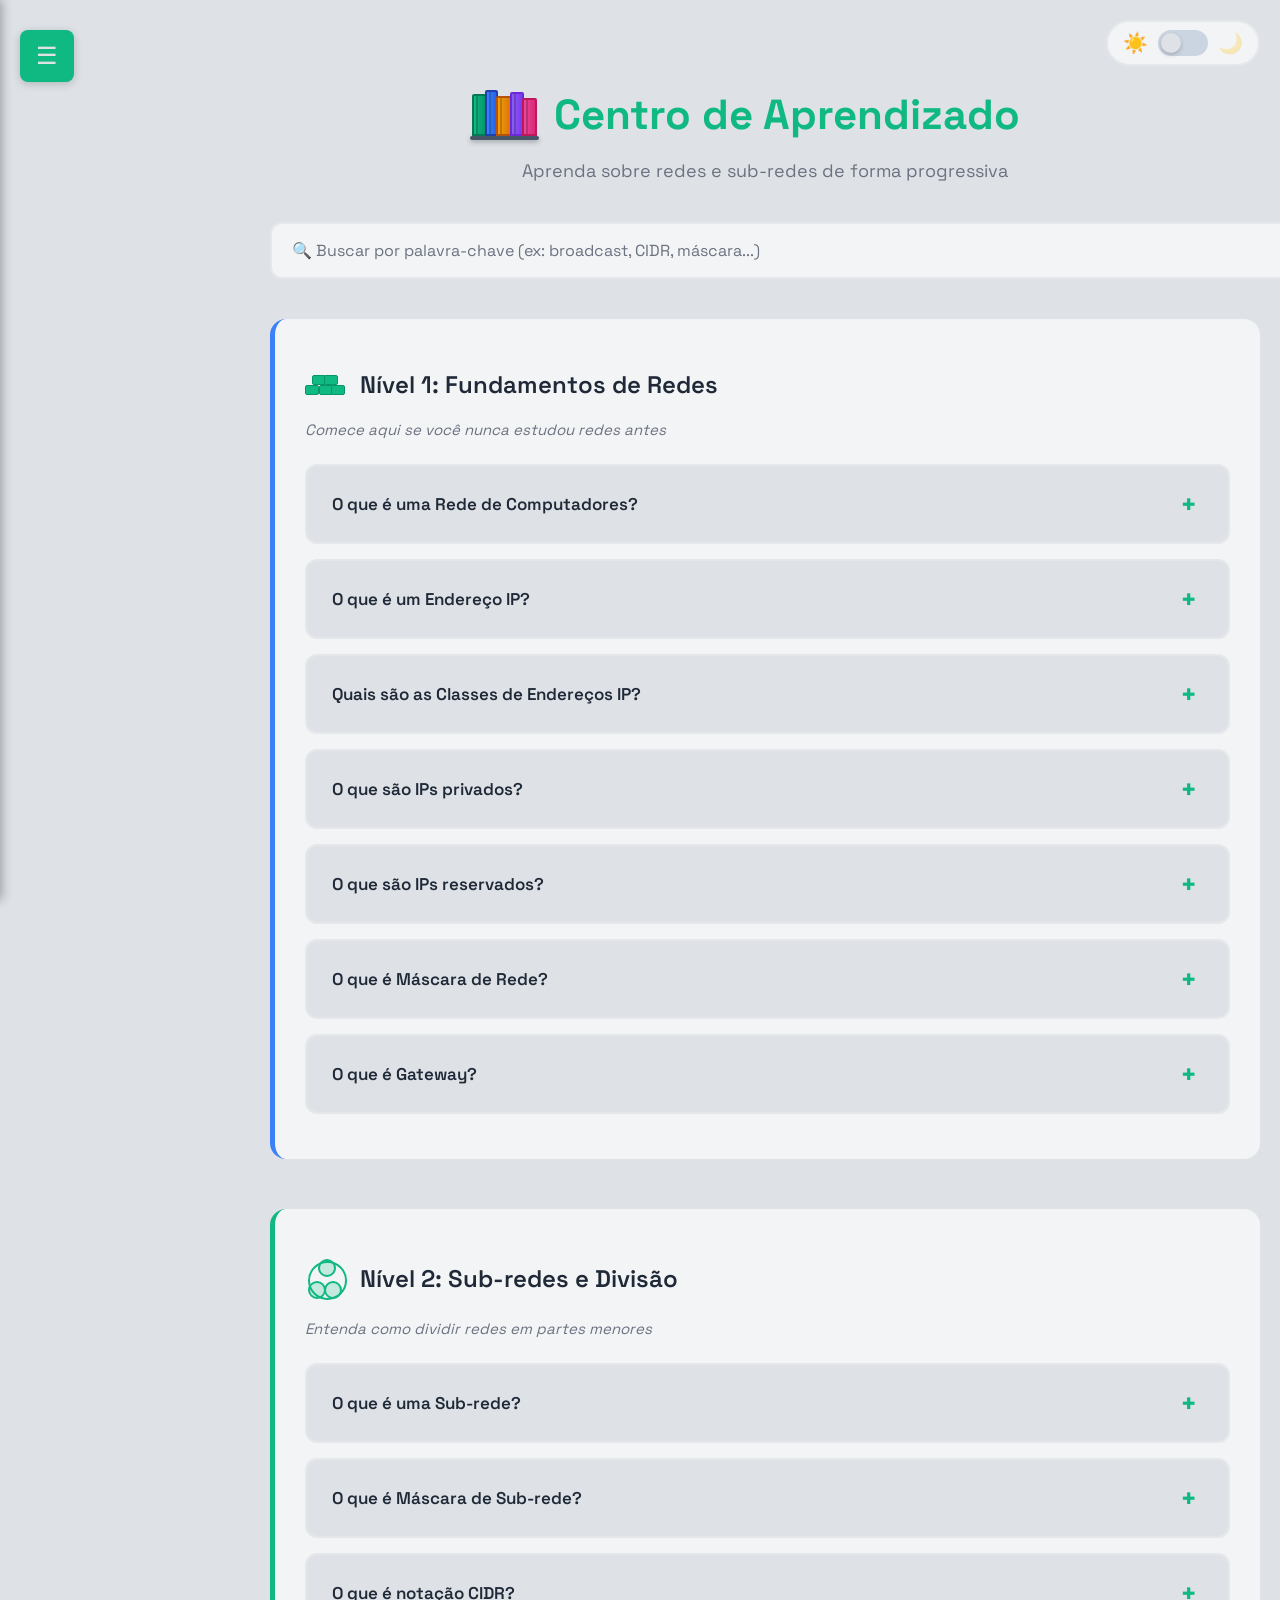
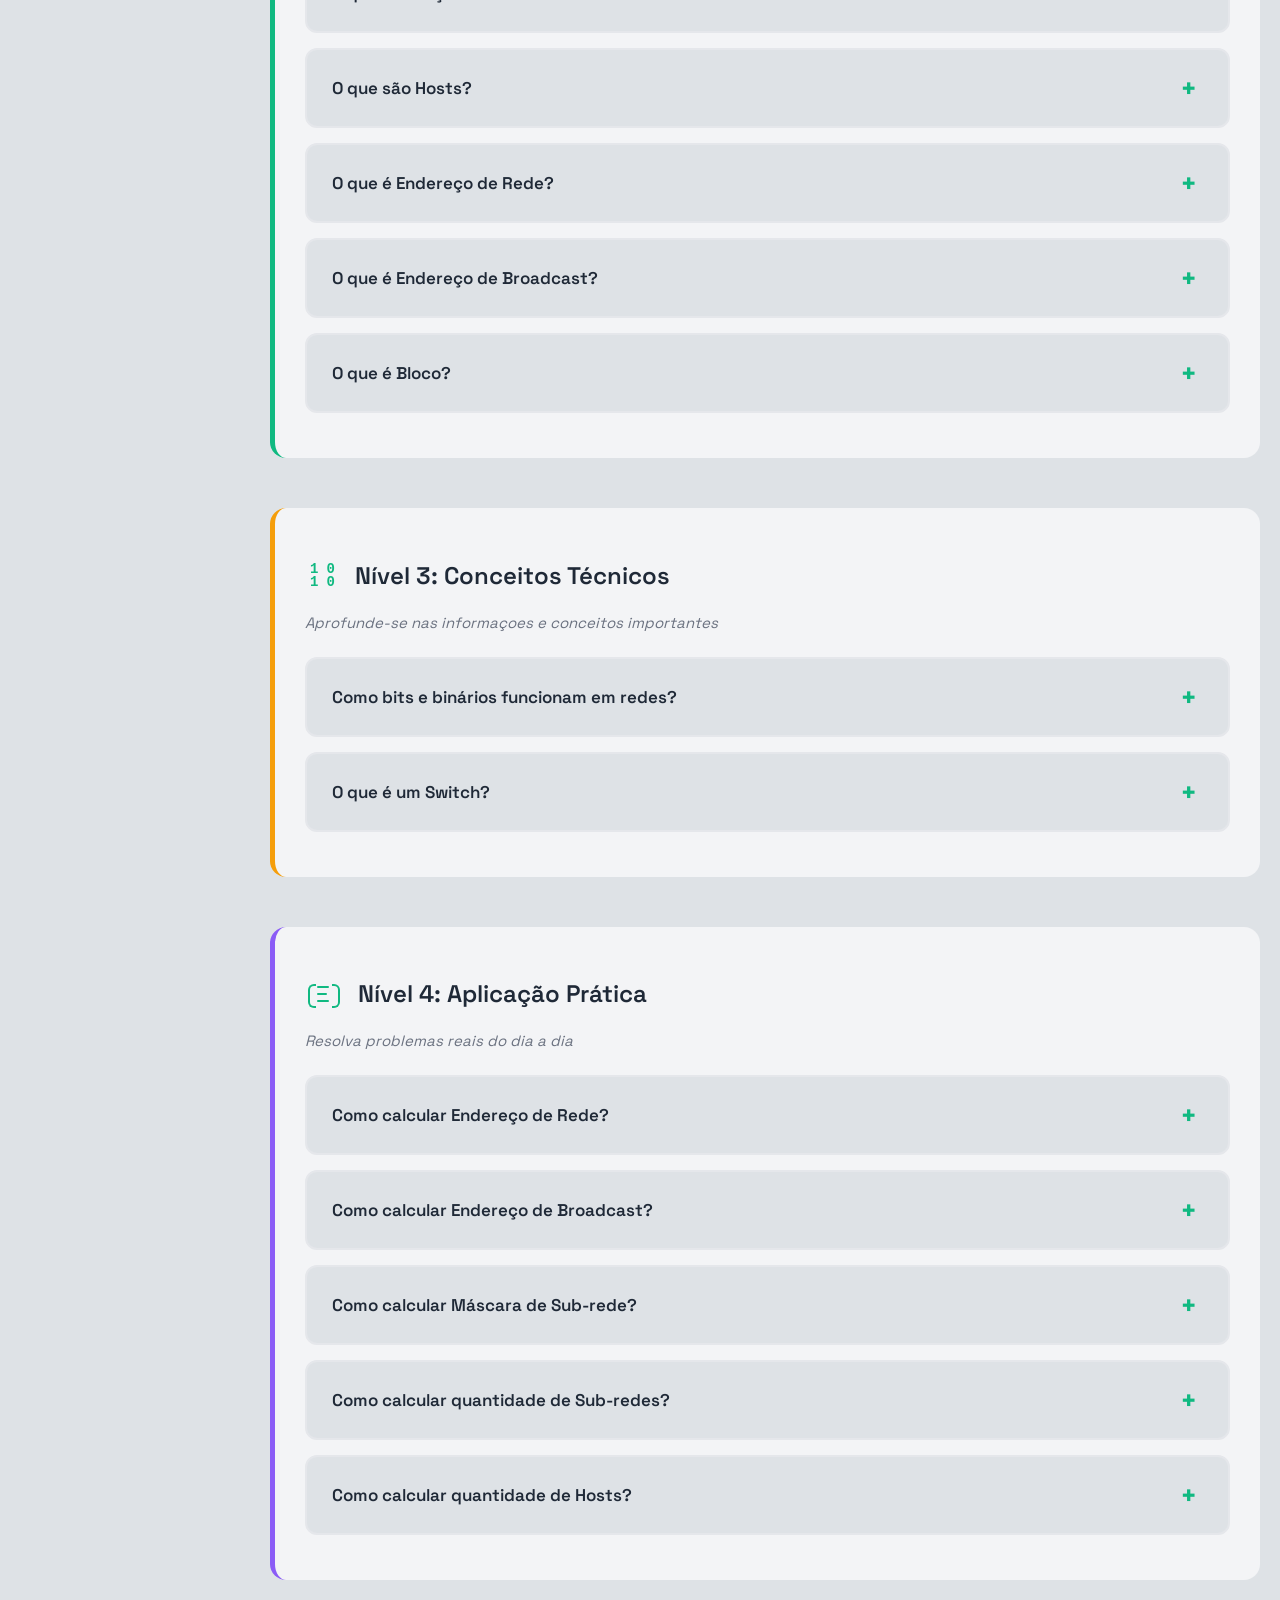
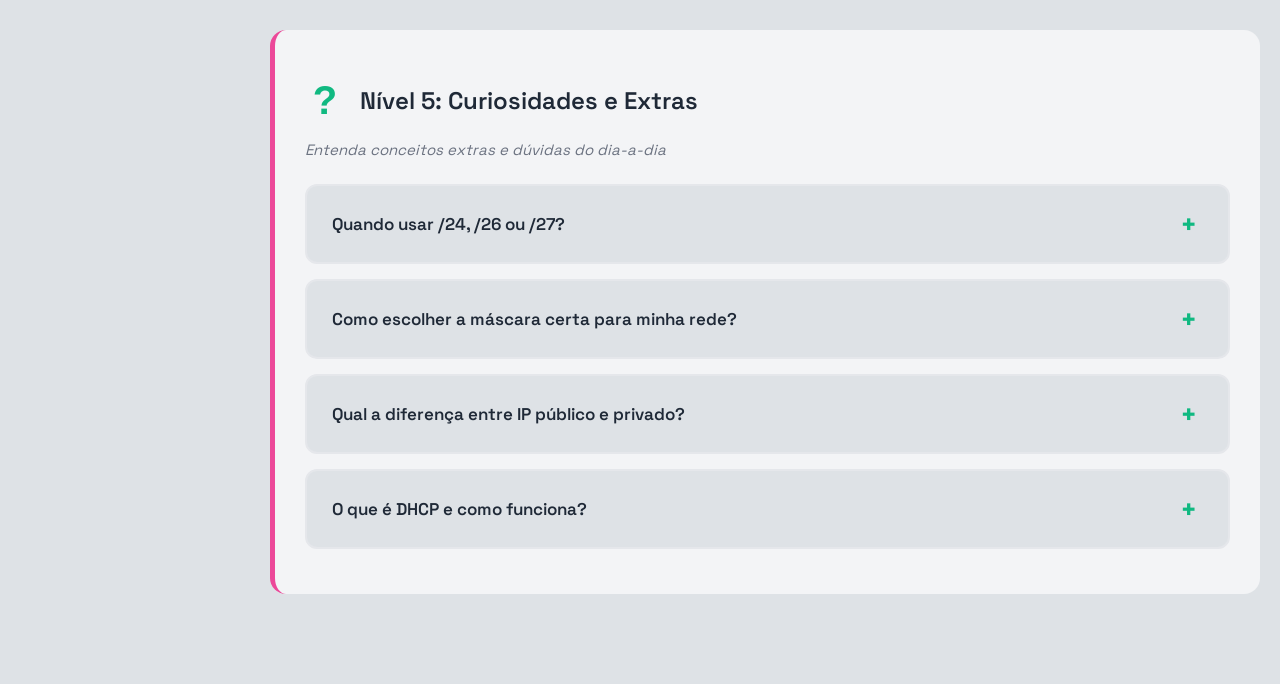
==== commit cf029888: "Finalização do calc-subrede" ====
--- a/pages/aprendizado.html
+++ b/pages/aprendizado.html
@@ -8,15 +8,66 @@
 
     <link rel="stylesheet" href="../css/aprendizado.css">
     <link rel="stylesheet" href="../css/main_page.css">
+    <link rel="stylesheet" href="../css/menu.css">
 
     <link rel="preconnect" href="https://fonts.googleapis.com">
     <link rel="preconnect" href="https://fonts.gstatic.com" crossorigin>
-    <link
-        href="https://fonts.googleapis.com/css2?family=Space+Grotesk:wght@400;500;600;700&family=Space+Mono:wght@400;700&display=swap"
-        rel="stylesheet">
+    <link href="https://fonts.googleapis.com/css2?family=Space+Grotesk:wght@400;500;600;700&family=Space+Mono:wght@400;700&family=Orbitron:wght@700&display=swap" rel="stylesheet">
+
+    <style>
+        .main-container {
+            padding: 20px;
+            margin-left: 250px; /* Espaço para o menu */
+            transition: margin-left 0.3s;
+            width: calc(100% - 250px);
+        }
+        @media (max-width: 768px) {
+            .main-container {
+                margin-left: 0;
+                width: 100%;
+            }
+        }
+    </style>
 </head>
 
 <body>
+
+    <button id="menu-toggle" class="menu-toggle">
+        <span>☰</span>
+    </button>
+
+    <div class="theme-switch-container">
+        <span class="theme-icon sun">☀️</span>
+        <label class="switch">
+            <input type="checkbox" id="theme-toggle">
+            <span class="slider"></span>
+        </label>
+        <span class="theme-icon moon">🌙</span>
+    </div>
+
+    <nav id="sidebar" class="sidebar">
+        <div class="sidebar-header">
+            <h2 class="title-ipv4">
+                <span class="ip-octet">CALC</span><span class="ip-dot">.</span><span class="ip-octet">SUB</span><span
+                    class="ip-dot">.</span><span class="ip-octet">RE</span><span class="ip-dot">.</span><span
+                    class="ip-octet">DES</span>
+            </h2>
+        </div>
+        <ul class="menu-items">
+            <li><a href="../index.html"><span class="diamond"></span> Cálculo</a></li>
+            <li><a href="#" class="active"><span class="diamond"></span> Aprendizado</a></li>
+        </ul>
+
+        <div class="flask-badge">
+            <a href="https://flask.palletsprojects.com/" target="_blank" rel="noopener" aria-label="Built with Flask">
+                <img src="https://upload.wikimedia.org/wikipedia/commons/3/3c/Flask_logo.svg" alt="Flask Logo">
+                <span>Built with Flask</span>
+            </a>
+        </div>
+    </nav>
+
+    <div id="main-container" class="main-container">
+
     <div class="aprendizado-container">
         <h1>
             <div class="estante-icon">
@@ -932,7 +983,7 @@
             <p class="categoria-desc">Resolva problemas reais do dia a dia</p>
 
 
-            <div class="faq-item" data-tags="calculo manual subrede divisao">
+            <div class="faq-item" id="calc-rede" data-tags="calculo manual subrede divisao">
                 <div class="faq-pergunta">
                     <span>Como calcular Endereço de Rede?</span>
                     <span class="toggle-icon">+</span>
@@ -1072,7 +1123,7 @@
             </div>
 
 
-            <div class="faq-item" data-tags="calculo manual subrede divisao">
+            <div class="faq-item" id="calc-broadcast" data-tags="calculo manual subrede divisao">
                 <div class="faq-pergunta">
                     <span>Como calcular Endereço de Broadcast?</span>
                     <span class="toggle-icon">+</span>
@@ -1156,7 +1207,7 @@
             </div>
 
 
-            <div class="faq-item" data-tags="calculo manual subrede divisao">
+            <div class="faq-item" id="calc-mascara" data-tags="calculo manual subrede divisao">
                 <div class="faq-pergunta">
                     <span>Como calcular Máscara de Sub-rede?</span>
                     <span class="toggle-icon">+</span>
@@ -1371,7 +1422,7 @@
             </div>
 
 
-            <div class="faq-item" data-tags="calculo manual subrede divisao">
+            <div class="faq-item" id="calc-hosts" data-tags="calculo manual subrede divisao">
                 <div class="faq-pergunta">
                     <span>Como calcular quantidade de Hosts?</span>
                     <span class="toggle-icon">+</span>
@@ -1611,7 +1662,8 @@
             </div>
         </section>
     </div>
-
+    <script src="../js/menu.js"></script>
+    <script src="../js/theme.js"></script>
     <script src="../js/aprendizado.js"></script>
 </body>
 
--- a/css/main_page.css
+++ b/css/main_page.css
@@ -332,4 +332,148 @@
 .result-table td:hover .tooltip-text {
     visibility: visible;
     opacity: 1;
+}
+
+.input-row-container {
+    display: flex;
+    justify-content: center;
+    align-items: flex-end; /* Alinha o botão com a base dos inputs */
+    gap: 15px;
+    margin-bottom: 20px;
+    flex-wrap: wrap;
+}
+
+.input-group {
+    display: flex;
+    flex-direction: column;
+    text-align: left;
+}
+
+.input-group label {
+    margin-bottom: 5px;
+    color: #fff;
+    font-weight: bold;
+}
+
+.calc-button-side {
+    background: transparent;
+    color: #00ff96;
+    border: 1px solid #00ff96;
+    padding: 10px 20px;
+    font-size: 1rem;
+    cursor: pointer;
+    transition: 0.3s;
+    height: 42px; /* Altura para bater com o input */
+    border-radius: 5px;
+}
+
+.calc-button-side:hover {
+    background: #00ff96;
+    color: #000;
+    box-shadow: 0 0 15px #00ff96;
+}
+
+.input-row-container {
+    display: flex;
+    justify-content: center;
+    align-items: flex-end; /* Alinha o botão com a parte de baixo dos inputs */
+    gap: 15px; /* Espaço entre os itens */
+    margin-bottom: 20px;
+    flex-wrap: wrap; /* Permite quebrar linha em celular */
+}
+
+.input-group {
+    display: flex;
+    flex-direction: column;
+    text-align: left;
+}
+
+.input-group label {
+    margin-bottom: 8px;
+    color: #fff;
+    font-weight: bold;
+    font-family: 'Space Grotesk', sans-serif;
+    letter-spacing: 1px;
+}
+
+/* Estilo específico para o botão lateral */
+.calc-button-side {
+    background: transparent;
+    color: #00ff96;
+    border: 1px solid #00ff96;
+    padding: 0 25px; /* Largura interna */
+    font-size: 1rem;
+    font-weight: bold;
+    cursor: pointer;
+    transition: all 0.3s ease;
+    height: 42px; /* Altura fixa para bater exatamente com a altura do input */
+    border-radius: 5px;
+    font-family: 'Orbitron', sans-serif;
+    margin-bottom: 2px; /* Ajuste fino de alinhamento */
+}
+
+.calc-button-side:hover {
+    background: #00ff96;
+    color: #000;
+    box-shadow: 0 0 15px #00ff96;
+    transform: translateY(-2px);
+}
+
+/* Ajuste na Tabela para ficar centralizada e bonita */
+.result-table {
+    margin: 0 auto; /* Centraliza a tabela */
+    border-collapse: collapse;
+    width: 90%;
+    max-width: 1200px;
+    color: #fff;
+    margin-bottom: 50px;
+}
+
+.result-table th {
+    background-color: #00ff96;
+    color: #000;
+    padding: 12px;
+    font-family: 'Space Grotesk', sans-serif;
+}
+
+.result-table td {
+    border: 1px solid #333;
+    padding: 10px;
+    text-align: center;
+    font-family: 'Space Mono', monospace;
+}
+
+.class-info-box {
+    text-align: center;
+    margin: 20px auto;
+    padding: 15px;
+    width: fit-content; 
+    min-width: 200px;
+    background: rgba(0, 255, 150, 0.1);
+    border: 1px solid #00ff96;
+    border-radius: 10px;
+    color: #fff;
+    font-family: 'Orbitron', sans-serif;
+    animation: fadeIn 0.5s ease-in;
+    box-shadow: 0 0 15px rgba(0, 255, 150, 0.1);
+}
+
+.class-info-box strong {
+    color: #00ff96;
+    font-size: 1.2rem;
+}
+.th-link {
+    cursor: pointer;
+    transition: background-color 0.3s, color 0.3s;
+    position: relative;
+}
+
+.th-link:hover {
+    background-color: #00ff96 !important; /* Inverte a cor */
+    color: #000 !important;
+}
+
+.th-link:hover span {
+    display: inline-block;
+    transform: scale(1.2); /* Aumenta o ícone de link levemente */
 }
--- a/css/menu.css
+++ b/css/menu.css
@@ -0,0 +1,284 @@
+@import url('https://fonts.googleapis.com/css2?family=Orbitron:wght@700&display=swap');
+
+body {
+    margin: 0;
+    padding: 0;
+    overflow-x: hidden;
+    font-family: 'Space Grotesk', sans-serif;
+    background-color: var(--bg-primary);
+    color: var(--text-primary);
+    transition: background-color 0.3s ease, color 0.3s ease;
+}
+
+.menu-toggle {
+    position: fixed;
+    top: 30px;
+    left: 20px;
+    z-index: 1000;
+    background-color: var(--color-accent);
+    color: var(--bg-primary);
+    border: none;
+    border-radius: 8px;
+    padding: 12px 16px;
+    font-size: 24px;
+    cursor: pointer;
+    transition: background-color 0.3s, transform 0.2s, left 0.3s;
+    box-shadow: 0 2px 8px rgba(0, 0, 0, 0.2);
+}
+
+.menu-toggle:hover {
+    background-color: var(--color-accent-hover);
+    transform: scale(1.05);
+}
+
+.menu-toggle.inside-menu {
+    left: 190px;
+    top: 30px;
+    animation: rotate-center 0.8s ease-in-out both;
+}
+
+.sidebar {
+    position: fixed;
+    top: 0;
+    left: 0;
+    width: 250px;
+    height: 100vh;
+    background: linear-gradient(180deg, var(--text-primary) 0%, #111827 100%);
+    color: var(--bg-primary);
+    transform: translateX(-250px);
+    transition: transform 0.3s ease;
+    z-index: 999;
+    box-shadow: 2px 0 10px rgba(0, 0, 0, 0.3);
+    overflow-y: auto;
+}
+
+.sidebar.open {
+    transform: translateX(0);
+}
+
+.sidebar-header {
+    padding: 30px 20px;
+    border-bottom: 1px solid #374151;
+}
+
+.sidebar-header h2 {
+    margin: 0;
+    font-size: 24px;
+    color: var(--color-accent);
+}
+
+.title-ipv4 {
+    font-family: 'Orbitron', sans-serif;
+    font-size: 28px;
+    font-weight: 700;
+    color: var(--color-accent);
+    letter-spacing: 2px;
+    margin: 0;
+}
+
+.ip-octet {
+    display: inline-block;
+    animation: octet-fade 4s ease-in-out infinite;
+}
+
+.ip-octet:nth-child(1) {animation-delay: 0s;}
+.ip-octet:nth-child(3) {animation-delay: 0.5s;}
+.ip-octet:nth-child(5) {animation-delay: 1s;}
+.ip-octet:nth-child(7) {animation-delay: 1.5s;}
+
+.ip-dot {
+    color: #3b82f6;
+    margin: 0 3px;
+}
+
+@keyframes octet-fade {
+    0%, 100% {
+        opacity: 1;
+        transform: translateY(0);
+    }
+    50% {
+        opacity: 0.6;
+        transform: translateY(-3px);
+    }
+}
+
+.menu-items {
+    list-style: none;
+    padding: 0;
+    margin: 20px 0;
+}
+
+.menu-items li {
+    padding: 0;
+}
+
+.menu-items a {
+    display: block;
+    padding: 16px 20px;
+    color: var(--border-color);
+    text-decoration: none;
+    font-size: 16px;
+    transition: background-color 0.2s, padding-left 0.2s;
+    border-left: 3px solid transparent;
+}
+
+.menu-items a:hover {
+    background-color: #374151;
+    color: #ffffff;
+    padding-left: 30px;
+    border-left-color: var(--color-accent);
+}
+
+.diamond {
+    display: inline-block;
+    width: 10px;
+    height: 10px;
+    background: var(--color-accent);
+    transform: rotate(45deg);
+    transition: all 0.4s cubic-bezier(0.68, -0.55, 0.265, 1.55);
+    margin-right: 12px;
+    vertical-align: middle;
+}
+
+.menu-items li:nth-child(1) .diamond {background: #10b981;}
+.menu-items li:nth-child(2) .diamond {background: #3b82f6;}
+.menu-items li:nth-child(3) .diamond {background: #f59e0b;}
+.menu-items li:nth-child(4) .diamond {background: #8b5cf6;}
+
+.menu-items a:hover .diamond {
+    transform: rotate(225deg) scale(1.3);
+    filter: brightness(1.3);
+    box-shadow: 0 0 12px currentColor;
+}
+
+.main-container {
+    margin-left: 0;
+    transition: margin-left 0.3s ease;
+    width: 100%;
+    height: 100vh;
+}
+
+.main-container.shifted {
+    margin-left: 250px;
+}
+
+#content-frame {
+    width: 100%;
+    height: 100%;
+    border: none;
+}
+
+.theme-switch-container {
+    display: flex;
+    position: fixed;
+    top: 20px;
+    right: 20px;
+    z-index: 1000;
+    align-items: center;
+    gap: 10px;
+    background: var(--bg-secondary);
+    padding: 8px 15px;
+    border: 2px solid var(--border-color);
+    border-radius: 50px;
+    transition: all 0.3s ease;
+}
+
+.theme-icon {
+    font-size: 20px;
+    transition: opacity 0.3s ease;
+}
+
+body:not(.dark-mode) .theme-icon.moon {
+    opacity: 0.3;
+}
+
+body.dark-mode .theme-icon.sun {
+    opacity: 0.3;
+}
+
+.switch {
+    display: inline-block;
+    position: relative;
+    width: 50px;
+    height: 26px;
+}
+
+.switch input {
+    opacity: 0;
+    width: 0;
+    height: 0;
+}
+
+.slider {
+    position: absolute;
+    cursor: pointer;
+    top: 0;
+    left: 0;
+    right: 0;
+    bottom: 0;
+    background-color: #cbd5e1;
+    transition: 0.3s;
+    border-radius: 34px;
+}
+
+.slider:before {
+    position: absolute;
+    content: "";
+    height: 20px;
+    width: 20px;
+    left: 3px;
+    bottom: 3px;
+    background-color: var(--bg-primary);
+    transition: 0.3s;
+    border-radius: 50%;
+    box-shadow: 0 2px 4px rgba(0, 0, 0, 0.2);
+}
+
+input:checked + .slider {
+    background-color: var(--color-accent);
+}
+
+input:checked + .slider:before {
+    transform: translateX(24px);
+}
+
+.slider:hover {
+    box-shadow: 0 0 8px rgba(16, 185, 129, 0.3);
+}
+
+.flask-badge {
+    margin-top: auto; 
+    padding: 16px 12px;
+}
+
+.flask-badge a {
+    display: flex;
+    align-items: center;
+    gap: 10px;
+
+    padding: 10px 12px;
+    border-radius: 10px;
+
+    background: rgba(255, 255, 255, 0.03);
+    border: 1px solid rgba(0, 255, 170, 0.25);
+
+    color: #cfeee4;
+    font-size: 13px;
+    font-weight: 500;
+    text-decoration: none;
+
+    transition: all 0.25s ease;
+}
+
+.flask-badge a:hover {
+    background: rgba(0, 255, 170, 0.08);
+    border-color: rgba(0, 255, 170, 0.6);
+    color: #ffffff;
+}
+
+.flask-badge img {
+    width: 38px;
+    height: 18px;
+    filter: invert(1);
+    opacity: 0.85;
+}
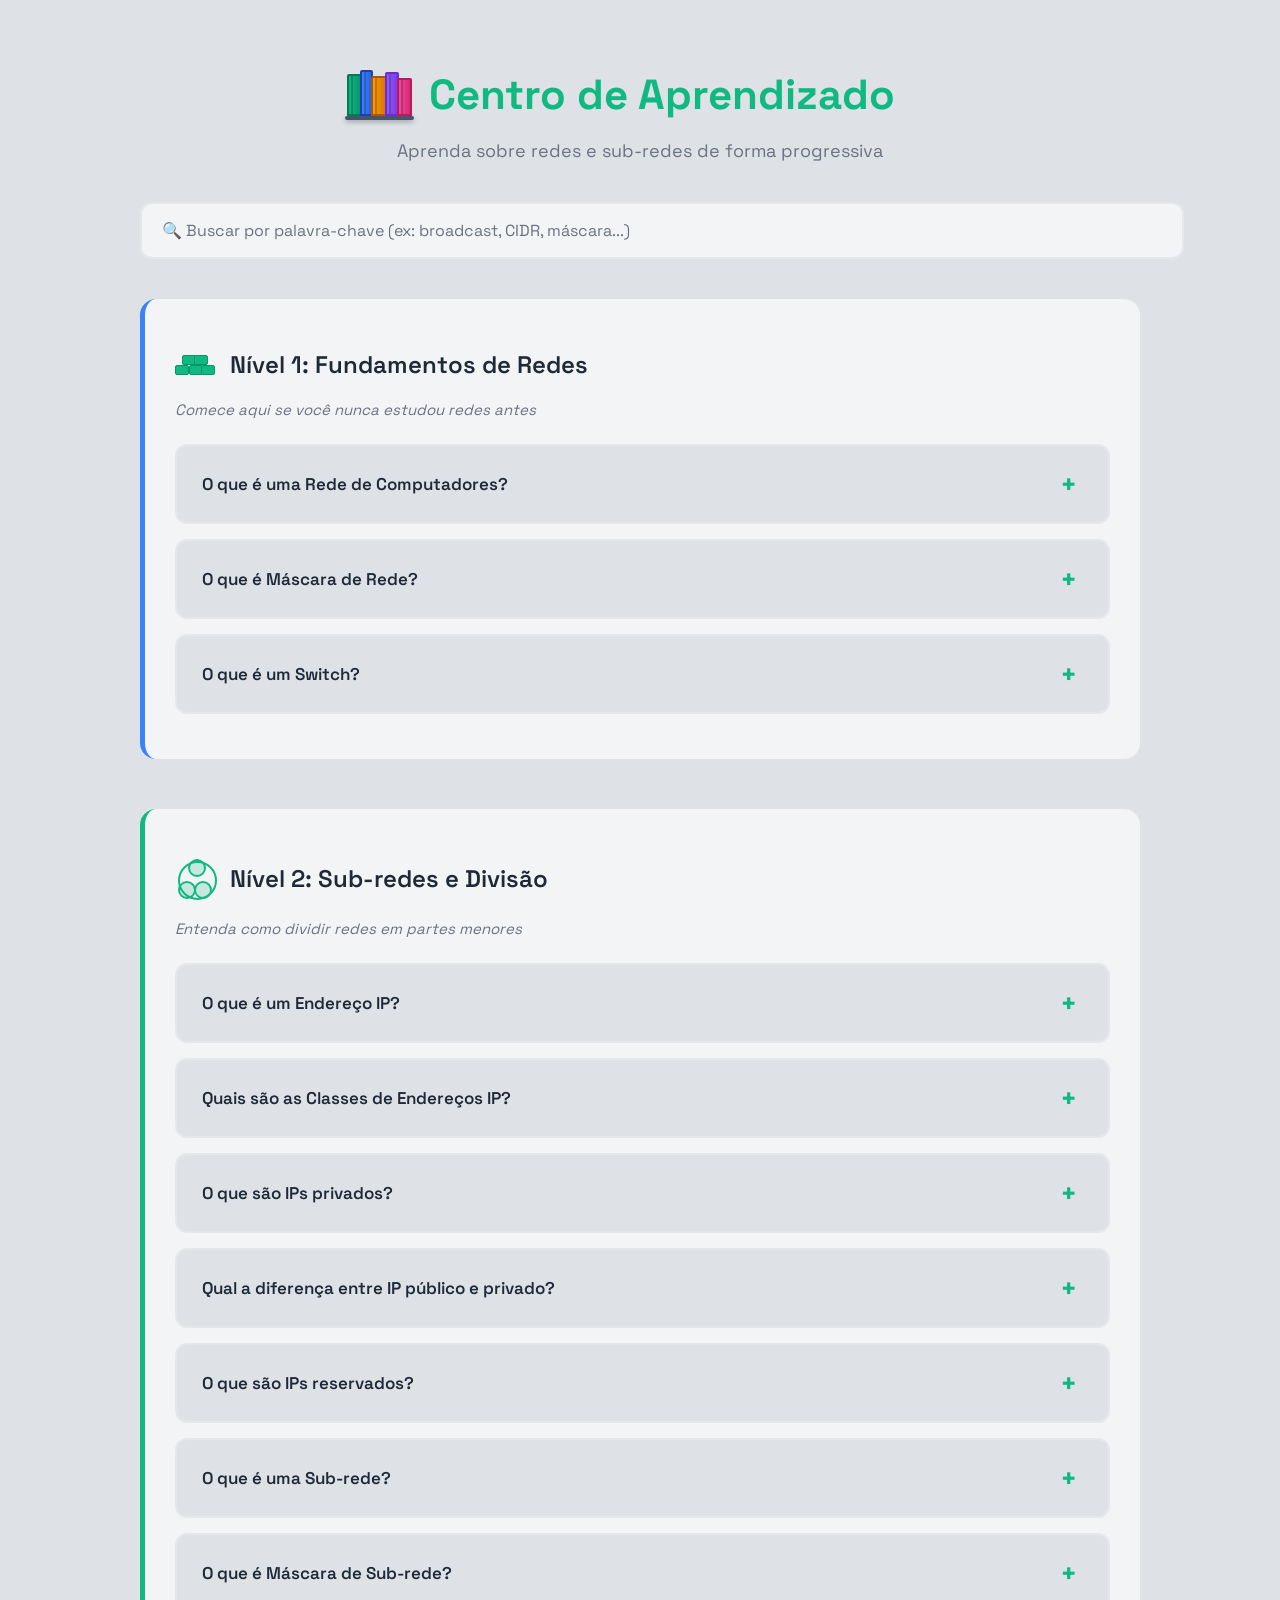
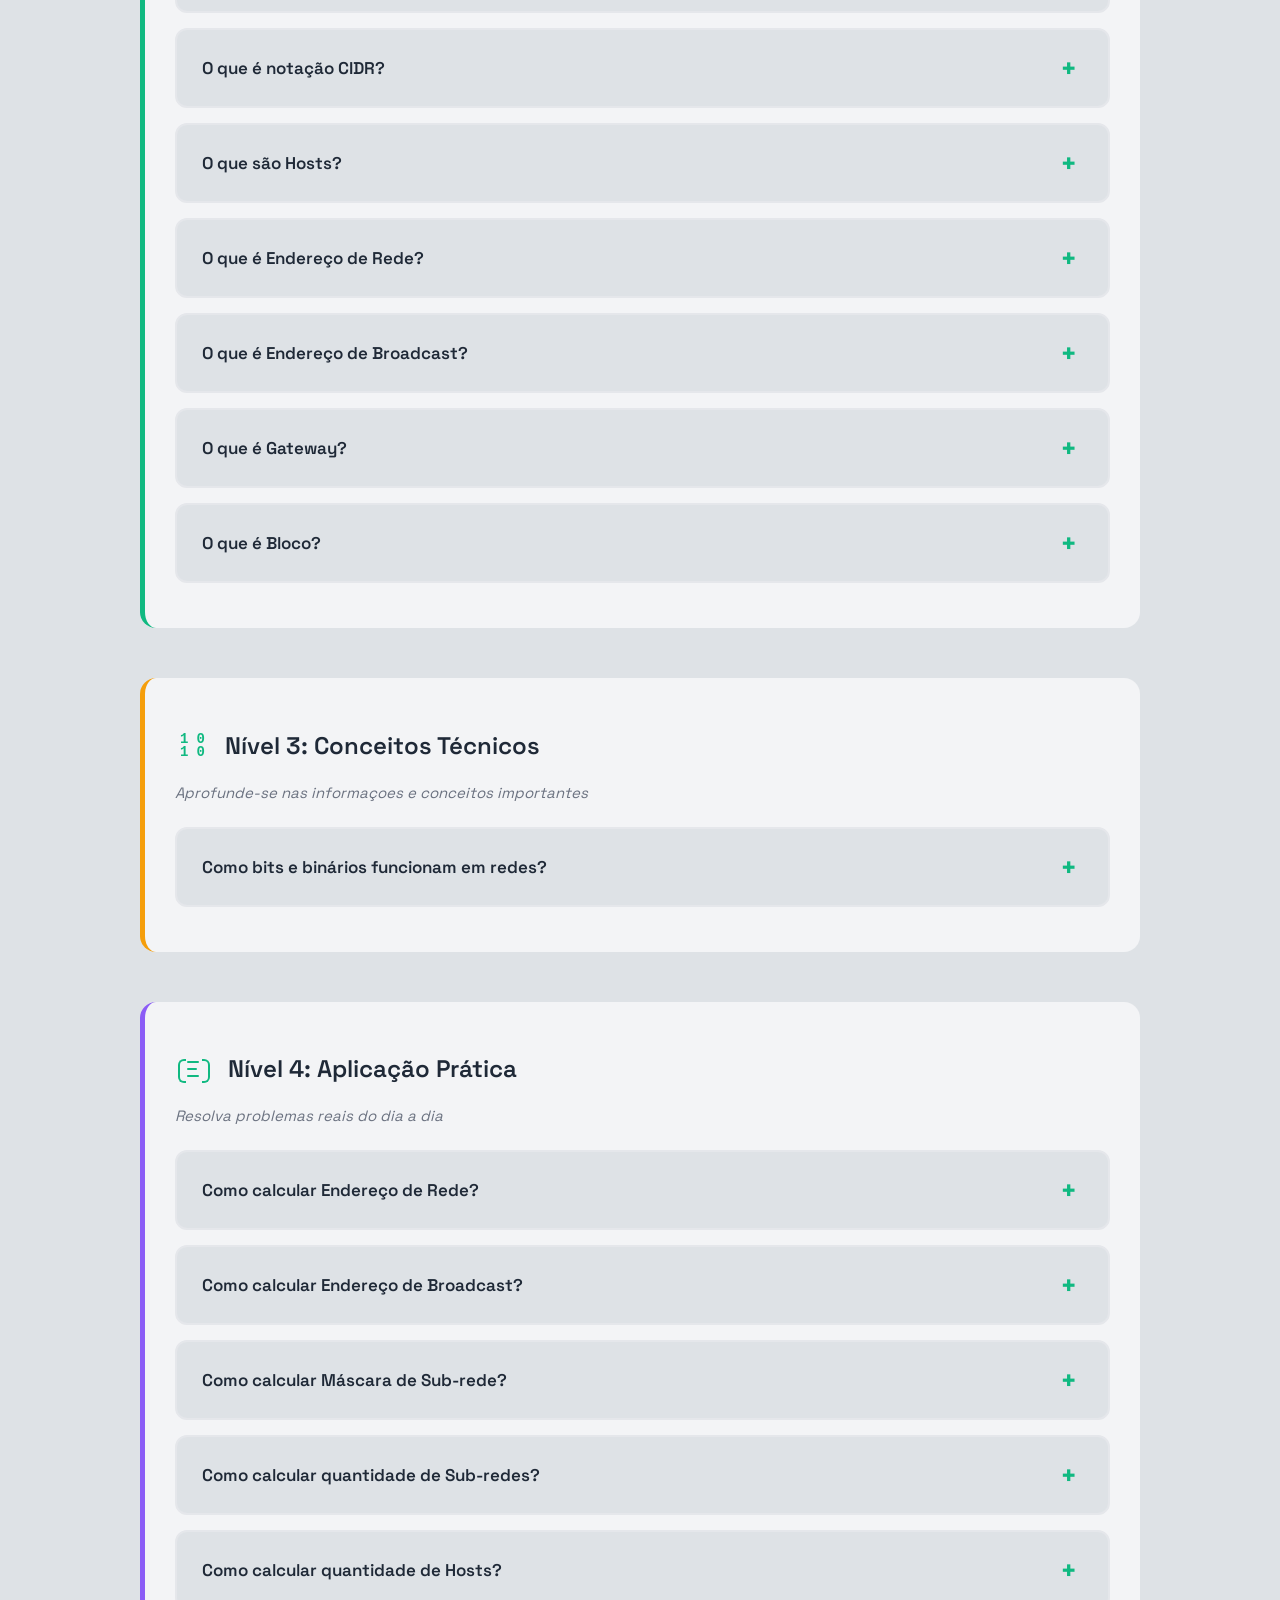
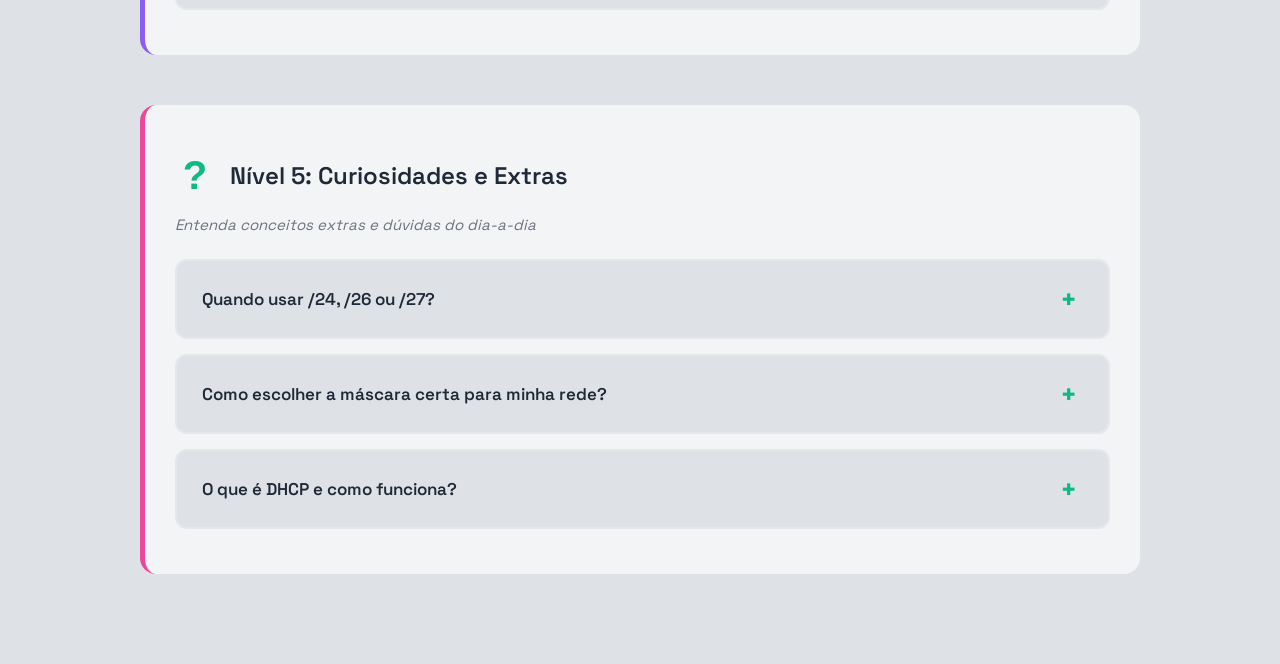
==== commit 46935640: "fix/refactor: Resolving merge conflits and calculator tab" ====
--- a/pages/aprendizado.html
+++ b/pages/aprendizado.html
@@ -8,66 +8,15 @@
 
     <link rel="stylesheet" href="../css/aprendizado.css">
     <link rel="stylesheet" href="../css/main_page.css">
-    <link rel="stylesheet" href="../css/menu.css">
 
     <link rel="preconnect" href="https://fonts.googleapis.com">
     <link rel="preconnect" href="https://fonts.gstatic.com" crossorigin>
-    <link href="https://fonts.googleapis.com/css2?family=Space+Grotesk:wght@400;500;600;700&family=Space+Mono:wght@400;700&family=Orbitron:wght@700&display=swap" rel="stylesheet">
-
-    <style>
-        .main-container {
-            padding: 20px;
-            margin-left: 250px; /* Espaço para o menu */
-            transition: margin-left 0.3s;
-            width: calc(100% - 250px);
-        }
-        @media (max-width: 768px) {
-            .main-container {
-                margin-left: 0;
-                width: 100%;
-            }
-        }
-    </style>
+    <link
+        href="https://fonts.googleapis.com/css2?family=Space+Grotesk:wght@400;500;600;700&family=Space+Mono:wght@400;700&display=swap"
+        rel="stylesheet">
 </head>
 
 <body>
-
-    <button id="menu-toggle" class="menu-toggle">
-        <span>☰</span>
-    </button>
-
-    <div class="theme-switch-container">
-        <span class="theme-icon sun">☀️</span>
-        <label class="switch">
-            <input type="checkbox" id="theme-toggle">
-            <span class="slider"></span>
-        </label>
-        <span class="theme-icon moon">🌙</span>
-    </div>
-
-    <nav id="sidebar" class="sidebar">
-        <div class="sidebar-header">
-            <h2 class="title-ipv4">
-                <span class="ip-octet">CALC</span><span class="ip-dot">.</span><span class="ip-octet">SUB</span><span
-                    class="ip-dot">.</span><span class="ip-octet">RE</span><span class="ip-dot">.</span><span
-                    class="ip-octet">DES</span>
-            </h2>
-        </div>
-        <ul class="menu-items">
-            <li><a href="../index.html"><span class="diamond"></span> Cálculo</a></li>
-            <li><a href="#" class="active"><span class="diamond"></span> Aprendizado</a></li>
-        </ul>
-
-        <div class="flask-badge">
-            <a href="https://flask.palletsprojects.com/" target="_blank" rel="noopener" aria-label="Built with Flask">
-                <img src="https://upload.wikimedia.org/wikipedia/commons/3/3c/Flask_logo.svg" alt="Flask Logo">
-                <span>Built with Flask</span>
-            </a>
-        </div>
-    </nav>
-
-    <div id="main-container" class="main-container">
-
     <div class="aprendizado-container">
         <h1>
             <div class="estante-icon">
@@ -112,19 +61,22 @@
                     </p>
 
                     <p><strong>Analogia:</strong> Pense na rede como o sistema de infraestrutura de uma cidade:
-                        <ul>
-                            <li>
-                                Os <strong>Dispositivos</strong> (<strong>Hosts</strong>): São as casas e estabelecimentos comerciais 
-                                que precisam de serviços.
-                            </li>
-                            <li>
-                                Os <strong>Cabos/Wi-Fi</strong>: São os encanamentos e fiações que levam o recurso de um ponto ao outro.
-                            </li>
-                            <li>
-                                Os <strong>Dados</strong>: São o "<strong>recurso</strong>" (água, luz, gás) que flui constantemente para 
-                                atender às demandas de cada ponto da cidade.
-                            </li>
-                        </ul>
+                    <ul>
+                        <li>
+                            Os <strong>Dispositivos</strong> (<strong>Hosts</strong>): São as casas e estabelecimentos
+                            comerciais
+                            que precisam de serviços.
+                        </li>
+                        <li>
+                            Os <strong>Cabos/Wi-Fi</strong>: São os encanamentos e fiações que levam o recurso de um
+                            ponto ao outro.
+                        </li>
+                        <li>
+                            Os <strong>Dados</strong>: São o "<strong>recurso</strong>" (água, luz, gás) que flui
+                            constantemente para
+                            atender às demandas de cada ponto da cidade.
+                        </li>
+                    </ul>
                     </p>
 
                     <p><strong>Exemplos práticos:</strong></p>
@@ -135,6 +87,152 @@
                     </ul>
                 </div>
             </div>
+
+
+            <div class="faq-item" data-tags="classes ip tipos range">
+                <div class="faq-pergunta">
+                    <span>O que é Máscara de Rede?</span>
+                    <span class="toggle-icon">+</span>
+                </div>
+                <div class="faq-resposta">
+                    <p>A <strong>Máscara de rede</strong> é um número que funciona como um "<strong>filtro</strong>"
+                        para separar um
+                        endereço IP em duas partes lógicas e fundamentais:
+                    <ul>
+                        <li>
+                            <strong>Parte da Rede:</strong> Identifica a qual rede ou sub-rede o dispositivo pertence =
+                            <strong>Bits "1"</strong>.
+                        </li>
+                        <li>
+                            <strong>Parte do Host:</strong> Identifica o dispositivo espécifico dentro dessa rede =
+                            <strong>Bits "0"</strong>.
+                        </li>
+                    </ul>
+
+                    <p>
+                        A máscara de rede é geralmente representada em notação decimal pontilhada <strong>(ex:
+                            255.255.255.0)</strong> mas em binário é que sua função
+                        fica clara:
+                    </p>
+
+                    <ul class="exemplo-codigo">
+                        <strong>Classe A:</strong>
+                        <br><br>
+                        Primeiro Octeto: 1 a 127
+                        <br><br>
+                        Endereço IP em Binário: 11111111.00000000.00000000.00000000 | Prática: Possui 24 números 0, ou
+                        seja 24 Bits disponíveis para hosts.
+                        <br><br>
+                        Endereço IP em Decimal: 255.0.0.0
+                    </ul>
+
+                    <ul class="exemplo-codigo">
+                        <strong>Classe B:</strong>
+                        <br><br>
+                        Primeiro Octeto: 128 a 191
+                        <br><br>
+                        Endereço IP em Binário: 11111111.11111111.00000000.00000000 | Prática: Possui 16 números 0, ou
+                        seja 16 Bits disponíveis para hosts.
+                        <br><br>
+                        Endereço IP em Decimal: 255.255.0.0
+                    </ul>
+
+                    <ul class="exemplo-codigo">
+                        <strong>Classe C:</strong>
+                        <br><br>
+                        Primeiro Octeto: 192 a 223
+                        <br><br>
+                        Endereço IP em Binário: 11111111.11111111.11111111.00000000 | Prática: Possui 8 números 0, ou
+                        seja 8 Bits disponíveis para hosts.
+                        <br><br>
+                        Endereço IP em Decimal: 255.255.255.0
+                    </ul>
+
+                    <p>
+                        <strong>Por que é importante?:</strong> A máscara é essencial porque permite que os equipamentos
+                        (como computadores e roteadores) determinem
+                        se o dispositivo com o qual estão tentando se comunicar está na mesma rede local ou se está em
+                        uma rede diferente.
+                    </p>
+                </div>
+            </div>
+
+            <div class="faq-item" data-tags="bits binario conversao calculo">
+                <div class="faq-pergunta">
+                    <span>O que é um Switch?</span>
+                    <span class="toggle-icon">+</span>
+                </div>
+                <div class="faq-resposta">
+                    O <strong>switch</strong> é o dispositivo responsável por conectar vários aparelhos, como
+                    computadores, impressoras e servidores, dentro de uma mesma rede, permitindo que eles conversem
+                    entre si de forma organizada e eficiente.
+
+                    <p><strong>Analogia: </strong> Imagine que sua rede é um grande centro empresarial.
+                    <ul>
+                        <li>
+                            O <strong>Switch</strong> é o recepcionista que fica no saguão.
+                        </li>
+                        <li>
+                            Quando uma correspondência chega para a "<strong>Sala 204</strong>", o recepcionista não sai
+                            gritando o
+                            nome do destinatário em todos os andares.
+                        </li>
+                        <li>
+                            Ele consulta sua lista, sabe exatamente onde fica a Sala 204 e entrega o envelope
+                            <strong>apenas lá</strong>.
+                        </li>
+                    </ul>
+                    Isso diferencia o Switch de aparelhos mais antigos e "bobos". Ele guarda uma tabela (chamada
+                    <strong>tabela MAC</strong>) que associa cada porta física a um destinatário específico, garantindo
+                    que a conversa seja privada e direta.
+                    </p>
+
+                    <p><strong>Exemplo direto:</strong> Pense em um escritório de arquitetura:
+                    <ol>
+                        <li>
+                            Um arquiteto termina um projeto e clica para imprimir em uma impressora.
+                        </li>
+                        <li>
+                            O <strong>Switch</strong> recebe esses dados e os envia exclusivamente para a porta onde a
+                            impressora está conectada.
+                        </li>
+                        <li>
+                            Enquanto esse arquivo é transferido, outros dois funcionários podem trocar e-mails ou
+                            acessar
+                            um servidor de arquivos <strong>simultaneamente</strong>.
+                        </li>
+                        <li>
+                            Como o Switch cria "<strong>caminhos dedicados</strong>" momentâneos, ninguém sente
+                            lentidão;
+                            as conversas não se cruzam nem causam "<strong>engarrafamentos</strong>".
+                        </li>
+                    </ol>
+                    </p>
+
+                    <p><strong>Por que o switch é essencial?</strong>
+                        Ele evita que os dados "<strong>batam</strong>" uns nos outros (<strong>colisões</strong>),
+                        permitindo que várias
+                        comunicações ocorram ao mesmo tempo sem perda de performance, fazendo com que aja sigilo nos
+                        dados, pois assim a
+                        informação vai direto para o destino, outros aparelhos conectados ao mesmo Switch não conseguem
+                        "<strong>ouvir</strong>"
+                        ou interceptar o que está sendo enviado.
+                    </p>
+                </div>
+            </div>
+        </section>
+
+        <section class="categoria" data-nivel="subredes">
+            <h2 class="categoria-titulo">
+                <div class="icon-network-divide-small">
+                    <div class="network-main"></div>
+                    <div class="subnet-piece"></div>
+                    <div class="subnet-piece"></div>
+                    <div class="subnet-piece"></div>
+                </div>
+                Nível 2: Sub-redes e Divisão
+            </h2>
+            <p class="categoria-desc">Entenda como dividir redes em partes menores</p>
 
             <div class="faq-item" data-tags="ip endereco identificacao">
                 <div class="faq-pergunta">
@@ -234,13 +332,41 @@
                         </p>
 
                         <p>
-                            <strong>Analogia: </strong>As classes A, B e C são "<strong>bairros inteiros</strong>", 
+                            <strong>Analogia: </strong>As classes A, B e C são "<strong>bairros inteiros</strong>",
                             enquanto Os IPsprivados são apenas
-                            "<strong>algumas casas específicas</strong>" dentro de cada bairro que foram reservadas para uso interno.
+                            "<strong>algumas casas específicas</strong>" dentro de cada bairro que foram reservadas para
+                            uso interno.
                         </p>
                     </div>
                 </div>
             </div>
+
+
+            <div class="faq-item" data-tags="publica privada diferenca tipo">
+                <div class="faq-pergunta">
+                    <span>Qual a diferença entre IP público e privado?</span>
+                    <span class="toggle-icon">+</span>
+                </div>
+                <div class="faq-resposta">
+                    <p><strong>IP Público:</strong></p>
+                    <ul>
+                        <li>Único em toda a Internet (<strong>não pode repetir</strong>)</li>
+                        <li>Fornecido pelo provedor de Internet</li>
+                        <li>Acessível de qualquer lugar do mundo</li>
+                        <li>Usado por servidores web, sites</li>
+                        <li>Exemplo: <strong>200.150.10.50</strong></li>
+                    </ul>
+
+                    <p><strong>IP Privado:</strong></p>
+                    <ul>
+                        <li>Usado apenas DENTRO da sua rede local</li>
+                        <li>Pode repetir em outras redes (<strong>não tem problema!</strong>)</li>
+                        <li>NÃO funciona diretamente na Internet</li>
+                        <li>Usado em casas, empresas, escolas</li>
+                    </ul>
+                </div>
+            </div>
+
 
             <div class="faq-item" data-tags="classes ip tipos range">
                 <div class="faq-pergunta">
@@ -287,134 +413,6 @@
                 </div>
             </div>
 
-            <div class="faq-item" data-tags="classes ip tipos range">
-                <div class="faq-pergunta">
-                    <span>O que é Máscara de Rede?</span>
-                    <span class="toggle-icon">+</span>
-                </div>
-                <div class="faq-resposta">
-                    <p>A <strong>Máscara de rede</strong> é um número que funciona como um "<strong>filtro</strong>" para separar um
-                        endereço IP em duas partes lógicas e fundamentais:
-                    <ul>
-                        <li>
-                            <strong>Parte da Rede:</strong> Identifica a qual rede ou sub-rede o dispositivo pertence =
-                            <strong>Bits "1"</strong>.
-                        </li>
-                        <li>
-                            <strong>Parte do Host:</strong> Identifica o dispositivo espécifico dentro dessa rede =
-                            <strong>Bits "0"</strong>.
-                        </li>
-                    </ul>
-
-                    <p>
-                        A máscara de rede é geralmente representada em notação decimal pontilhada <strong>(ex:
-                            255.255.255.0)</strong> mas em binário é que sua função
-                        fica clara:
-                    </p>
-
-                    <ul class="exemplo-codigo">
-                        <strong>Classe A:</strong>
-                        <br><br>
-                        Primeiro Octeto: 1 a 127
-                        <br><br>
-                        Endereço IP em Binário: 11111111.00000000.00000000.00000000 | Prática: Possui 24 números 0, ou
-                        seja 24 Bits disponíveis para hosts.
-                        <br><br>
-                        Endereço IP em Decimal: 255.0.0.0
-                    </ul>
-
-                    <ul class="exemplo-codigo">
-                        <strong>Classe B:</strong>
-                        <br><br>
-                        Primeiro Octeto: 128 a 191
-                        <br><br>
-                        Endereço IP em Binário: 11111111.11111111.00000000.00000000 | Prática: Possui 16 números 0, ou
-                        seja 16 Bits disponíveis para hosts.
-                        <br><br>
-                        Endereço IP em Decimal: 255.255.0.0
-                    </ul>
-
-                    <ul class="exemplo-codigo">
-                        <strong>Classe C:</strong>
-                        <br><br>
-                        Primeiro Octeto: 192 a 223
-                        <br><br>
-                        Endereço IP em Binário: 11111111.11111111.11111111.00000000 | Prática: Possui 8 números 0, ou
-                        seja 8 Bits disponíveis para hosts.
-                        <br><br>
-                        Endereço IP em Decimal: 255.255.255.0
-                    </ul>
-
-                    <p>
-                        <strong>Por que é importante?:</strong> A máscara é essencial porque permite que os equipamentos
-                        (como computadores e roteadores) determinem
-                        se o dispositivo com o qual estão tentando se comunicar está na mesma rede local ou se está em
-                        uma rede diferente.
-                    </p>
-                </div>
-            </div>
-
-
-            <div class="faq-item" data-tags="classes ip tipos range">
-                <div class="faq-pergunta">
-                    <span>O que é Gateway?</span>
-                    <span class="toggle-icon">+</span>
-                </div>
-                <div class="faq-resposta">
-                    <p>Um <strong>Gateway</strong> é um endereço que serve como o <strong>ponto de saida</strong>
-                        e <strong>entrada</strong> para dados que viajam entre redes diferentes.
-                    </p>
-
-                    <p><strong>Analogia:</strong> Pense nele como um tradutor universal: se o seu computador fala
-                        "Português"
-                        (rede local) e o site que você quer acessar fala "Inglês" (Internet), o gateway traduz os
-                        protocolos
-                        para que a comunicação ocorra sem erros.
-                    </p>
-
-                    <p><strong>Exemplo:</strong> Em redes domésticas, o endereço do gateway costuma ser o primeiro da
-                        sub-rede
-                        (como <strong>192.168.0.1</strong> ou <strong>192.168.1.1</strong>).
-                    </p>
-
-                    <p><strong>Exemplos de Uso:</strong></p>
-
-                    <ul>
-                        <li>
-                            Conectar a sua rede à internet: O seu roteador doméstico funciona como o gateway padrão
-                            (Default Gateway) que permite que seus dispositivos acessem a rede mundial.
-                        </li>
-                        <li>
-                            Segurança e Filtragem: Atuar filtrando o tráfego que entra ou sai para proteger
-                            a rede interna contra ameaças.
-                        </li>
-                        <li>
-                            Gerenciar APIs: Em desenvolvimento de software, um API Gateway é usado para centralizar e
-                            gerenciar
-                            chamadas de diferentes serviços de back-end em um único ponto de entrada.
-                        </li>
-                    </ul>
-
-                    <p><strong>Dica:</strong> O gateway pode ser qualquer IP! contanto que pertença a mesma
-                        <strong>sub-rede</strong> e
-                        não seja um <strong>IP reservado</strong> (Endereço de rede, Endereço de broadcast, etc).
-                    </p>
-
-                </div>
-            </div>
-        </section>
-
-        <section class="categoria" data-nivel="subredes">
-            <h2 class="categoria-titulo">
-                <div class="icon-network-divide-small">
-                    <div class="network-main"></div>
-                    <div class="subnet-piece"></div>
-                    <div class="subnet-piece"></div>
-                    <div class="subnet-piece"></div>
-                </div>
-                Nível 2: Sub-redes e Divisão
-            </h2>
-            <p class="categoria-desc">Entenda como dividir redes em partes menores</p>
 
             <div class="faq-item" data-tags="subrede divisao segmentacao">
                 <div class="faq-pergunta">
@@ -478,7 +476,8 @@
                             O <strong>Endereço IP</strong>: Av. Paulista, 1000 - Apto 51.
                         </li>
                         <li>
-                            A <strong>Máscara de Sub-rede</strong>: É o <strong>divisor</strong> que separa o <strong>endereço da
+                            A <strong>Máscara de Sub-rede</strong>: É o <strong>divisor</strong> que separa o
+                            <strong>endereço da
                                 rede</strong>
                             (o edifício) do <strong>endereço do host</strong> (o apartamento).
                             <ul>
@@ -506,7 +505,7 @@
                     </p>
                     <br>
                     <p><strong>Exemplo:</strong>
-                        Considere um computador com o IP <strong>192.168.1.10</strong> e a máscara /<strong>24</strong> 
+                        Considere um computador com o IP <strong>192.168.1.10</strong> e a máscara /<strong>24</strong>
                         (<strong>255.255.255.0</strong>).
                         A máscara indica que os primeiros três octetos
                         (<strong>192.168.1</strong>)
@@ -660,11 +659,14 @@
                     </ul>
                     </p>
 
-                    <p><strong>Exemplo:</strong> Vamos usar o IP <strong>172.17.3.11</strong> com a máscara /<strong>22</strong></p>
-                    <ul>
-                        <li>
-                            O endereço de rede deste IP é <strong>172.17.0.0</strong>, isso significa que <strong>qualquer dispositivo
-                            </strong> que comece com essa identificação faz parte da mesma "<strong>comunidade</strong>".
+                    <p><strong>Exemplo:</strong> Vamos usar o IP <strong>172.17.3.11</strong> com a máscara
+                        /<strong>22</strong></p>
+                    <ul>
+                        <li>
+                            O endereço de rede deste IP é <strong>172.17.0.0</strong>, isso significa que
+                            <strong>qualquer dispositivo
+                            </strong> que comece com essa identificação faz parte da mesma
+                            "<strong>comunidade</strong>".
                         </li>
                         <li>
                             É através do endereço de rede que os roteadores da internet decidem para onde encaminhar os
@@ -677,7 +679,8 @@
                         para cada
                         bilhão de dispositivos individuais. Com o endereço de rede, eles só precisam saber o caminho
                         para os "bairros"
-                        (<strong>redes</strong>). Ele permite dividir uma rede grande em <strong>sub-redes menores</strong>. 
+                        (<strong>redes</strong>). Ele permite dividir uma rede grande em <strong>sub-redes
+                            menores</strong>.
                         Isso ajuda a conter problemas
                         (como um vírus que se espalha) dentro de um único "bairro", sem afetar a cidade inteira.
                     </p>
@@ -747,17 +750,69 @@
                     </p>
 
                     <p>
-                        Todo dispositivo conectado a essa rede "<strong>escuta</strong>" dois endereços IP: o seu próprio IP individual
-                        (<strong>host</strong>) e o endereço de broadcast. Se chegar algo para o broadcast, o dispositivo sabe que aquela
+                        Todo dispositivo conectado a essa rede "<strong>escuta</strong>" dois endereços IP: o seu
+                        próprio IP individual
+                        (<strong>host</strong>) e o endereço de broadcast. Se chegar algo para o broadcast, o
+                        dispositivo sabe que aquela
                         informação é do <strong>interesse de todos</strong>.
                     </p>
 
-                    <p><strong>Por que existe?</strong> 
-                    Sem o endereço de broadcast, um dispositivo novo que entrasse na rede estaria "cego". Ele usa o broadcast para anunciar 
-                    sua presença e perguntar: "<strong>Alguém aí pode me dar um endereço?</strong>" ou "<strong>Onde está a impressora?</strong>". 
-                    Como ele ainda não conhece ninguém, ele envia para o <strong>172.17.3.255</strong> para garantir que todos ouçam seu pedido.
-                    </p>
-
+                    <p><strong>Por que existe?</strong>
+                        Sem o endereço de broadcast, um dispositivo novo que entrasse na rede estaria "cego". Ele usa o
+                        broadcast para anunciar
+                        sua presença e perguntar: "<strong>Alguém aí pode me dar um endereço?</strong>" ou "<strong>Onde
+                            está a impressora?</strong>".
+                        Como ele ainda não conhece ninguém, ele envia para o <strong>172.17.3.255</strong> para garantir
+                        que todos ouçam seu pedido.
+                    </p>
+                </div>
+            </div>
+
+
+            <div class="faq-item" data-tags="classes ip tipos range">
+                <div class="faq-pergunta">
+                    <span>O que é Gateway?</span>
+                    <span class="toggle-icon">+</span>
+                </div>
+                <div class="faq-resposta">
+                    <p>Um <strong>Gateway</strong> é um endereço que serve como o <strong>ponto de saida</strong>
+                        e <strong>entrada</strong> para dados que viajam entre redes diferentes.
+                    </p>
+
+                    <p><strong>Analogia:</strong> Pense nele como um tradutor universal: se o seu computador fala
+                        "Português"
+                        (rede local) e o site que você quer acessar fala "Inglês" (Internet), o gateway traduz os
+                        protocolos
+                        para que a comunicação ocorra sem erros.
+                    </p>
+
+                    <p><strong>Exemplo:</strong> Em redes domésticas, o endereço do gateway costuma ser o primeiro da
+                        sub-rede
+                        (como <strong>192.168.0.1</strong> ou <strong>192.168.1.1</strong>).
+                    </p>
+
+                    <p><strong>Exemplos de Uso:</strong></p>
+
+                    <ul>
+                        <li>
+                            Conectar a sua rede à internet: O seu roteador doméstico funciona como o gateway padrão
+                            (Default Gateway) que permite que seus dispositivos acessem a rede mundial.
+                        </li>
+                        <li>
+                            Segurança e Filtragem: Atuar filtrando o tráfego que entra ou sai para proteger
+                            a rede interna contra ameaças.
+                        </li>
+                        <li>
+                            Gerenciar APIs: Em desenvolvimento de software, um API Gateway é usado para centralizar e
+                            gerenciar
+                            chamadas de diferentes serviços de back-end em um único ponto de entrada.
+                        </li>
+                    </ul>
+
+                    <p><strong>Dica:</strong> O gateway pode ser qualquer IP! contanto que pertença a mesma
+                        <strong>sub-rede</strong> e
+                        não seja um <strong>IP reservado</strong> (Endereço de rede, Endereço de broadcast, etc).
+                    </p>
                 </div>
             </div>
 
@@ -806,7 +861,8 @@
                             O Bloco (Terreno): Vai do <strong>192.168.1.0</strong> até o <strong>192.168.1.255</strong>.
                         </li>
                         <li>
-                            A Máscara (O Muro): É o <strong>255.255.255.0</strong> (também chamado de /<strong>24</strong>).
+                            A Máscara (O Muro): É o <strong>255.255.255.0</strong> (também chamado de
+                            /<strong>24</strong>).
                         </li>
                     </ul>
 
@@ -903,70 +959,6 @@
                     </p>
                 </div>
             </div>
-
-            <div class="faq-item" data-tags="bits binario conversao calculo">
-                <div class="faq-pergunta">
-                    <span>O que é um Switch?</span>
-                    <span class="toggle-icon">+</span>
-                </div>
-                <div class="faq-resposta">
-                    O <strong>switch</strong> é o dispositivo responsável por conectar vários aparelhos, como
-                    computadores, impressoras e servidores, dentro de uma mesma rede, permitindo que eles conversem
-                    entre si de forma organizada e eficiente.
-
-                    <p><strong>Analogia: </strong> Imagine que sua rede é um grande centro empresarial.
-                    <ul>
-                        <li>
-                            O <strong>Switch</strong> é o recepcionista que fica no saguão.
-                        </li>
-                        <li>
-                            Quando uma correspondência chega para a "<strong>Sala 204</strong>", o recepcionista não sai
-                            gritando o
-                            nome do destinatário em todos os andares.
-                        </li>
-                        <li>
-                            Ele consulta sua lista, sabe exatamente onde fica a Sala 204 e entrega o envelope
-                            <strong>apenas lá</strong>.
-                        </li>
-                    </ul>
-                    Isso diferencia o Switch de aparelhos mais antigos e "bobos". Ele guarda uma tabela (chamada
-                    <strong>tabela MAC</strong>) que associa cada porta física a um destinatário específico, garantindo
-                    que a conversa seja privada e direta.
-                    </p>
-
-                    <p><strong>Exemplo direto:</strong> Pense em um escritório de arquitetura:
-                    <ol>
-                        <li>
-                            Um arquiteto termina um projeto e clica para imprimir em uma impressora.
-                        </li>
-                        <li>
-                            O <strong>Switch</strong> recebe esses dados e os envia exclusivamente para a porta onde a
-                            impressora está conectada.
-                        </li>
-                        <li>
-                            Enquanto esse arquivo é transferido, outros dois funcionários podem trocar e-mails ou
-                            acessar
-                            um servidor de arquivos <strong>simultaneamente</strong>.
-                        </li>
-                        <li>
-                            Como o Switch cria "<strong>caminhos dedicados</strong>" momentâneos, ninguém sente
-                            lentidão;
-                            as conversas não se cruzam nem causam "<strong>engarrafamentos</strong>".
-                        </li>
-                    </ol>
-                    </p>
-
-                    <p><strong>Por que o switch é essencial?</strong>
-                        Ele evita que os dados "<strong>batam</strong>" uns nos outros (<strong>colisões</strong>),
-                        permitindo que várias
-                        comunicações ocorram ao mesmo tempo sem perda de performance, fazendo com que aja sigilo nos
-                        dados, pois assim a
-                        informação vai direto para o destino, outros aparelhos conectados ao mesmo Switch não conseguem
-                        "<strong>ouvir</strong>"
-                        ou interceptar o que está sendo enviado.
-                    </p>
-                </div>
-            </div>
         </section>
 
         <section class="categoria" data-nivel="pratico">
@@ -983,13 +975,14 @@
             <p class="categoria-desc">Resolva problemas reais do dia a dia</p>
 
 
-            <div class="faq-item" id="calc-rede" data-tags="calculo manual subrede divisao">
+            <div class="faq-item" data-tags="calculo manual subrede divisao">
                 <div class="faq-pergunta">
                     <span>Como calcular Endereço de Rede?</span>
                     <span class="toggle-icon">+</span>
                 </div>
                 <div class="faq-resposta">
-                    <p>Teremos como exemplo o endereço IP <strong>222.125.44.20</strong> (<strong>Classe C</strong>) e a
+                    <p>Teremos como exemplo o endereço IP <strong>222.125.44.20</strong> (<strong>Classe C</strong>)
+                        e a
                         máscara de sub-rede
                         /<strong>17</strong>.
                     </p>
@@ -1022,7 +1015,8 @@
                                     128 + 64 + 0 + 16 + 8 + 4 + 2 + 0 = <strong>222</strong>
                                 </li>
                                 <li>
-                                    Binário: <strong>11011110</strong> (O <strong>0</strong> significa que não foi usado
+                                    Binário: <strong>11011110</strong> (O <strong>0</strong> significa que não foi
+                                    usado
                                     os valores das posições daquele
                                     bit, ou seja, não usamos nem <strong>32</strong> e nem <strong>1</strong> da
                                     tabela).
@@ -1123,7 +1117,7 @@
             </div>
 
 
-            <div class="faq-item" id="calc-broadcast" data-tags="calculo manual subrede divisao">
+            <div class="faq-item" data-tags="calculo manual subrede divisao">
                 <div class="faq-pergunta">
                     <span>Como calcular Endereço de Broadcast?</span>
                     <span class="toggle-icon">+</span>
@@ -1207,7 +1201,7 @@
             </div>
 
 
-            <div class="faq-item" id="calc-mascara" data-tags="calculo manual subrede divisao">
+            <div class="faq-item" data-tags="calculo manual subrede divisao">
                 <div class="faq-pergunta">
                     <span>Como calcular Máscara de Sub-rede?</span>
                     <span class="toggle-icon">+</span>
@@ -1422,7 +1416,7 @@
             </div>
 
 
-            <div class="faq-item" id="calc-hosts" data-tags="calculo manual subrede divisao">
+            <div class="faq-item" data-tags="calculo manual subrede divisao">
                 <div class="faq-pergunta">
                     <span>Como calcular quantidade de Hosts?</span>
                     <span class="toggle-icon">+</span>
@@ -1595,34 +1589,6 @@
                 </div>
             </div>
 
-            <div class="faq-item" data-tags="publica privada diferenca tipo">
-                <div class="faq-pergunta">
-                    <span>Qual a diferença entre IP público e privado?</span>
-                    <span class="toggle-icon">+</span>
-                </div>
-                <div class="faq-resposta">
-                    <p><strong>IP Público:</strong></p>
-                    <ul>
-                        <li>Único em toda a Internet (não pode repetir)</li>
-                        <li>Fornecido pelo provedor de Internet</li>
-                        <li>Acessível de qualquer lugar do mundo</li>
-                        <li>Usado por servidores web, sites</li>
-                        <li>Exemplo: 200.150.10.50</li>
-                    </ul>
-
-                    <p><strong>IP Privado:</strong></p>
-                    <ul>
-                        <li>Usado apenas DENTRO da sua rede local</li>
-                        <li>Pode repetir em outras redes (não tem problema!)</li>
-                        <li>NÃO funciona diretamente na Internet</li>
-                        <li>Usado em casas, empresas, escolas</li>
-                    </ul>
-
-                    <p><strong>Como se conectam?</strong> Através de NAT (Network Address Translation) no roteador, que
-                        "traduz" IPs privados pra públicos.</p>
-                </div>
-            </div>
-
             <div class="faq-item" data-tags="dhcp ip automatico dinamico">
                 <div class="faq-pergunta">
                     <span>O que é DHCP e como funciona?</span>
@@ -1633,10 +1599,11 @@
 
                     <p><strong>O que faz?</strong> Distribui IPs automaticamente para dispositivos que se conectam à
                         rede.</p>
-                    
-                    <ul>
-                        <li>
-                            <strong>Sem DHCP:</strong> Você teria que configurar IP manualmente em CADA dispositivo (chato!)
+
+                    <ul>
+                        <li>
+                            <strong>Sem DHCP:</strong> Você teria que configurar IP manualmente em CADA dispositivo
+                            (chato!)
                         </li>
                         <li>
                             <strong>Com DHCP:</strong> Conectou no Wi-Fi? Pronto, já ganhou um IP automaticamente!
@@ -1662,8 +1629,7 @@
             </div>
         </section>
     </div>
-    <script src="../js/menu.js"></script>
-    <script src="../js/theme.js"></script>
+
     <script src="../js/aprendizado.js"></script>
 </body>
 
--- a/css/main_page.css
+++ b/css/main_page.css
@@ -1,79 +1,82 @@
 :root {
-    --bg-primary: #dee2e6;
-    --bg-secondary: #f3f4f6;
-    --title-primary: #ffffff;
-    --text-primary: #1f2937;
-    --text-secondary: #6b7280;
-    --border-color: #e5e7eb;
-
-    --color-accent: #10b981;
-    --color-accent-hover: #059669;
-    --color-accent-dark: #047857;
+  --bg-primary: #dee2e6;
+  --bg-secondary: #f3f4f6;
+  --title-primary: #ffffff;
+  --text-primary: #1f2937;
+  --text-secondary: #6b7280;
+  --border-color: #e5e7eb;
+
+  --color-accent: #10b981;
+  --color-accent-hover: #059669;
+  --color-accent-dark: #047857;
 }
 
 body {
-    display: flex;
-    flex-direction: column;
-    align-items: center;
-    min-height: 100vh;
-    font-family: 'Space Grotesk', sans-serif;
-    background-color: var(--bg-primary);
-    color: var(--text-primary);
-    margin: 0;
-    padding: 0;
-    transition: background-color 0.3s ease, color 0.3s ease;
+  display: flex;
+  flex-direction: column;
+  align-items: center;
+  min-height: 100vh;
+  font-family: "Space Grotesk", sans-serif;
+  background-color: var(--bg-primary);
+  color: var(--text-primary);
+  margin: 0;
+  padding: 0;
+  transition:
+    background-color 0.3s ease,
+    color 0.3s ease;
 }
 
 body.dark-mode {
-    --bg-primary: #0f172a;
-    --bg-secondary: #1e293b;
-    --title-primary: #e0e7ff;
-    --text-primary: #f1f5f9;
-    --text-secondary: #94a3b8;
-    --border-color: #334155;
+  --bg-primary: #0f172a;
+  --bg-secondary: #1e293b;
+  --title-primary: #e0e7ff;
+  --text-primary: #f1f5f9;
+  --text-secondary: #94a3b8;
+  --border-color: #334155;
 }
 
 h1 {
-    color: var(--color-accent);
-    padding-right: 40px;
-    font-family: 'Space Grotesk', sans-serif;
-    font-weight: 700;
-}
-
-h2, h3 {
-    color: var(--title-primary);
-    padding-right: 40px;
-    font-family: 'Space Grotesk', sans-serif;
-    font-weight: 600;
+  color: var(--color-accent);
+  padding-right: 40px;
+  font-family: "Space Grotesk", sans-serif;
+  font-weight: 700;
+}
+
+h2,
+h3 {
+  color: var(--title-primary);
+  padding-right: 40px;
+  font-family: "Space Grotesk", sans-serif;
+  font-weight: 600;
 }
 
 .ip-display,
-.result-table td, 
+.result-table td,
 .card-valor,
 input[type="text"],
 input[type="number"] {
-    font-family: 'Space Mono', monospace;
+  font-family: "Space Mono", monospace;
 }
 
 .input-dados {
-    padding: 8px;
-    border: 2px solid var(--color-accent);
-    border-radius: 14px;
-    margin: 5px;
+  padding: 8px;
+  border: 2px solid var(--color-accent);
+  border-radius: 14px;
+  margin: 5px;
 }
 
 .input-container {
-    display: flex;
-    flex-direction: row;
-    align-items: flex-start;
-    margin-bottom: 35px;
-    padding-right: 70px;
-    justify-content: center;
+  display: flex;
+  flex-direction: row;
+  align-items: flex-start;
+  margin-bottom: 35px;
+  padding-right: 70px;
+  justify-content: center;
 }
 
 .fade-in-bottom {
-	animation: fade-in-bottom 0.6s cubic-bezier(0.390, 0.575, 0.565, 1.000) both;
-    text-align: center;
+  animation: fade-in-bottom 0.6s cubic-bezier(0.39, 0.575, 0.565, 1) both;
+  text-align: center;
 }
 
 @keyframes fade-in-bottom {
@@ -88,392 +91,412 @@
 }
 
 .ip-flow-background {
-    position: fixed;
-    top: 0;
-    left: 0;
-    width: 100%;
-    height: 100%;
-    z-index: -1;
-    overflow: hidden;
-    pointer-events: none;
-    background: linear-gradient(135deg, var(--bg-primary) 0%, var(--bg-secondary) 50%, var(--bg-primary) 100%);
+  position: fixed;
+  top: 0;
+  left: 0;
+  width: 100%;
+  height: 100%;
+  z-index: -1;
+  overflow: hidden;
+  pointer-events: none;
+  background: linear-gradient(
+    135deg,
+    var(--bg-primary) 0%,
+    var(--bg-secondary) 50%,
+    var(--bg-primary) 100%
+  );
 }
 
 .ip-flutuante {
-    position: absolute;
-    font-family: 'Space Mono', monospace;
-    font-size: 11px;
-    color: var(--color-accent);
+  position: absolute;
+  font-family: "Space Mono", monospace;
+  font-size: 11px;
+  color: var(--color-accent);
+  opacity: 0;
+  white-space: nowrap;
+  animation: ip-drift linear infinite;
+}
+
+@keyframes ip-drift {
+  0% {
+    transform: translateX(-100px) rotate(0deg);
     opacity: 0;
-    white-space: nowrap;
-    animation: ip-drift linear infinite;
-}
-
-@keyframes ip-drift {
-    0% {
-        transform: translateX(-100px) rotate(0deg);
-        opacity: 0;
-    }
-    10% {
-        opacity: 0.6;
-    }
-    90% {
-        opacity: 0.6;
-    }
-    100% {
-        transform: translateX(calc(100vw + 100px)) rotate(5deg);
-        opacity: 0;
-    }
+  }
+  10% {
+    opacity: 0.6;
+  }
+  90% {
+    opacity: 0.6;
+  }
+  100% {
+    transform: translateX(calc(100vw + 100px)) rotate(5deg);
+    opacity: 0;
+  }
 }
 
 body.dark-mode .ip-flutuante {
-    opacity: 0;
+  opacity: 0;
 }
 
 body.dark-mode .ip-flutuante {
-    color: var(--color-accent);
+  color: var(--color-accent);
 }
 
 body.dark-mode .ip-flow-background {
-    background: linear-gradient(135deg, #0f172a 0%, #1e293b 50%, #0f172a 100%);
+  background: linear-gradient(135deg, #0f172a 0%, #1e293b 50%, #0f172a 100%);
 }
 
 .title-glow-subtle {
-    font-family: 'Orbitron', sans-serif;
-    font-size: 72px;
-    font-weight: 900;
-    color: var(--color-accent);
-    letter-spacing: 8px;
-    animation: glow-subtle 4s ease-in-out infinite;
+  font-family: "Orbitron", sans-serif;
+  font-size: 72px;
+  font-weight: 900;
+  color: var(--color-accent);
+  letter-spacing: 8px;
+  animation: glow-subtle 4s ease-in-out infinite;
 }
 
 .visualizacao {
-    font-size: 50px;
+  font-size: 50px;
 }
 
 @keyframes glow-subtle {
-    0%, 100% {
-        text-shadow: 0 0 5px rgba(16, 185, 129, 0.5),
-        0 0 10px rgba(16, 185, 129, 0.3);
-    }
-    50% {
-        text-shadow: 0 0 15px rgba(16, 185, 129, 0.8),
-        0 0 25px rgba(16, 185, 129, 0.5),
-        0 0 35px rgba(16, 185, 129, 0.3);
-    }
+  0%,
+  100% {
+    text-shadow:
+      0 0 5px rgba(16, 185, 129, 0.5),
+      0 0 10px rgba(16, 185, 129, 0.3);
+  }
+  50% {
+    text-shadow:
+      0 0 15px rgba(16, 185, 129, 0.8),
+      0 0 25px rgba(16, 185, 129, 0.5),
+      0 0 35px rgba(16, 185, 129, 0.3);
+  }
 }
 
 body.dark-mode .title-glow-subtle {
-    color: var(--color-accent);
+  color: var(--color-accent);
 }
 
 .label-container {
-    padding: 12px;
+  padding: 12px;
 }
 
 .calc-button {
-    background-color: var(--color-accent);
-    color: var(--text-primary);
-    padding: 10px 20px;
-    margin-right: 40px;
-    cursor: pointer;
-    border: none;
-    border-radius: 4px;
-    font-family: 'Orbitron', monospace;
-    font-size: 16px;
-    transition: transform 0.2s, background-color 0.2s;
+  background-color: var(--color-accent);
+  color: var(--text-primary);
+  padding: 10px 20px;
+  margin-right: 40px;
+  cursor: pointer;
+  border: none;
+  border-radius: 4px;
+  font-family: "Orbitron", monospace;
+  font-size: 16px;
+  transition:
+    transform 0.2s,
+    background-color 0.2s;
 }
 
 .calc-button:hover {
-    background-color: var(--color-accent-hover);
-    transform: scale(1.09);
+  background-color: var(--color-accent-hover);
+  transform: scale(1.09);
 }
 
 .result-table {
-    margin-top: 20px auto;
-    margin-bottom: 20px;
-    border-collapse: collapse;
-    width: fit-content;
-    max-width: 95%;
-    min-width: 80%;
-    background-color: #37415137;
-    text-align: center;
-}
-
-.result-table th, .result-table td {
-    white-space: nowrap;
-    border: 1px solid #4a5568;
-    padding: 12px 15px;
+  margin-top: 20px auto;
+  margin-bottom: 20px;
+  border-collapse: collapse;
+  width: fit-content;
+  max-width: 95%;
+  min-width: 80%;
+  background-color: #37415137;
+  text-align: center;
+}
+
+.result-table th,
+.result-table td {
+  white-space: nowrap;
+  border: 1px solid #4a5568;
+  padding: 12px 15px;
 }
 
 .cards-container {
-    display: flex;
-    justify-content: center;
-    gap: 35px;
-    margin: 30px 0;
-    flex-wrap: wrap;
+  display: flex;
+  justify-content: center;
+  gap: 35px;
+  margin: 30px 0;
+  flex-wrap: wrap;
 }
 
 .card {
-    background: linear-gradient(135deg, var(--color-accent) 0%, var(--color-accent-hover) 100%);
-    color: var(--bg-primary);
-    padding: 20px 30px;
-    border-radius: 12px;
-    box-shadow: 0 6px 6px rgba(0, 0, 0, 0.1);
-    min-width: 200px;
-    text-align: center;
-    transition: transform 0,2s, box-shadow 0.2s;
-    transition: transform 0.2s, background-color 0.2s;
-    cursor: pointer;
+  background: linear-gradient(
+    135deg,
+    var(--color-accent) 0%,
+    var(--color-accent-hover) 100%
+  );
+  color: var(--bg-primary);
+  padding: 20px 30px;
+  border-radius: 12px;
+  box-shadow: 0 6px 6px rgba(0, 0, 0, 0.1);
+  min-width: 200px;
+  text-align: center;
+  transition:
+    transform 0,
+    2s,
+    box-shadow 0.2s;
+  transition:
+    transform 0.2s,
+    background-color 0.2s;
+  cursor: pointer;
 }
 
 .card:hover {
-    transform: translateY(-5px);
-    transform: scale(1.09);
-    box-shadow: 0 18px 12px rgba(0, 0, 0, 0.2);
+  transform: translateY(-5px);
+  transform: scale(1.09);
+  box-shadow: 0 18px 12px rgba(0, 0, 0, 0.2);
 }
 
 .card h3 {
-    margin: 0 0 10px 0;
-    font-size: 16px;
-    font-weight: 600;
-    text-align: end;
+  margin: 0 0 10px 0;
+  font-size: 16px;
+  font-weight: 600;
+  text-align: end;
 }
 
 .card-valor {
-    font-size: 32px;
-    font-weight: bold;
-    margin: 0;
+  font-size: 32px;
+  font-weight: bold;
+  margin: 0;
 }
 
 th {
-    background-color: var(--color-accent);
-    color: var(--bg-primary);
-    padding: 10px;
-    text-align: center;
+  background-color: var(--color-accent);
+  color: var(--bg-primary);
+  padding: 10px;
+  text-align: center;
 }
 
 td {
-    padding: 10px;
-    border-bottom: 1px solid #4b5563;
+  padding: 10px;
+  border-bottom: 1px solid #4b5563;
 }
 
 tr:hover {
-    background-color: #4b5563a3;
+  background-color: #4b5563a3;
 }
 
 .mensagem-erro {
-    display: none;
-    background-color: #fee2e2;
-    color: #991b1b;
-    padding: 12px 20px;
-    border-radius: 8px;
-    border-left: 4px solid #dc2626;
-    margin: 20px 0;
-    font-weight: 400;
-    max-width: 600px;
-    line-height: 1.6;
+  display: none;
+  background-color: #fee2e2;
+  color: #991b1b;
+  padding: 12px 20px;
+  border-radius: 8px;
+  border-left: 4px solid #dc2626;
+  margin: 20px 0;
+  font-weight: 400;
+  max-width: 600px;
+  line-height: 1.6;
 }
 
 .mensagem-erro strong {
-    font-weight: 600;
+  font-weight: 600;
 }
 
 .mensagem-erro em {
-    font-style: italic;
-    color: #7f1d1d;
+  font-style: italic;
+  color: #7f1d1d;
 }
 
 .result-table td {
-    position: relative;
-    cursor: help; 
+  position: relative;
+  cursor: help;
 }
 
 .tooltip-text {
-    visibility: hidden;
-    width: 220px;
-    background-color: #333333; 
-    color: #ffffff; 
-    text-align: center;
-    border-radius: 6px;
-    padding: 10px;
-    position: absolute;
-    z-index: 10;
-    bottom: 125%; 
-    left: 50%; 
-    margin-left: -110px;
-    opacity: 0;
-    transition: opacity 0.3s;
-    box-shadow: 0 0 10px rgba(0, 255, 150, 0.2);
-    border: 1px solid #00ff96;
-    font-size: 0.85rem;
-    font-family: 'Space Mono', monospace;
-    pointer-events: none;
+  visibility: hidden;
+  width: 220px;
+  background-color: #333333;
+  color: #ffffff;
+  text-align: center;
+  border-radius: 6px;
+  padding: 10px;
+  position: absolute;
+  z-index: 10;
+  bottom: 125%;
+  left: 50%;
+  margin-left: -110px;
+  opacity: 0;
+  transition: opacity 0.3s;
+  box-shadow: 0 0 10px rgba(0, 255, 150, 0.2);
+  border: 1px solid #00ff96;
+  font-size: 0.85rem;
+  font-family: "Space Mono", monospace;
+  pointer-events: none;
 }
 
 .result-table td:hover {
-    box-shadow: inset 0 0 15px rgba(0, 255, 150, 0.3);
-    background-color: rgba(0, 255, 150, 0.05);
-    z-index: 2;
-    border-color: #00ff96;
+  box-shadow: inset 0 0 15px rgba(0, 255, 150, 0.3);
+  background-color: rgba(0, 255, 150, 0.05);
+  z-index: 2;
+  border-color: #00ff96;
 }
 
 .tooltip-text::after {
-    content: "";
-    position: absolute;
-    top: 100%;
-    left: 50%;
-    margin-left: -5px;
-    border-width: 5px;
-    border-style: solid;
-    border-color: #333333 transparent transparent transparent;
+  content: "";
+  position: absolute;
+  top: 100%;
+  left: 50%;
+  margin-left: -5px;
+  border-width: 5px;
+  border-style: solid;
+  border-color: #333333 transparent transparent transparent;
 }
 
 .result-table td:hover .tooltip-text {
-    visibility: visible;
-    opacity: 1;
-}
-
-.input-row-container {
-    display: flex;
-    justify-content: center;
-    align-items: flex-end; /* Alinha o botão com a base dos inputs */
-    gap: 15px;
-    margin-bottom: 20px;
-    flex-wrap: wrap;
-}
-
-.input-group {
-    display: flex;
-    flex-direction: column;
-    text-align: left;
-}
-
-.input-group label {
-    margin-bottom: 5px;
-    color: #fff;
-    font-weight: bold;
-}
-
-.calc-button-side {
-    background: transparent;
-    color: #00ff96;
-    border: 1px solid #00ff96;
-    padding: 10px 20px;
-    font-size: 1rem;
-    cursor: pointer;
-    transition: 0.3s;
-    height: 42px; /* Altura para bater com o input */
-    border-radius: 5px;
-}
-
-.calc-button-side:hover {
-    background: #00ff96;
-    color: #000;
-    box-shadow: 0 0 15px #00ff96;
-}
-
-.input-row-container {
-    display: flex;
-    justify-content: center;
-    align-items: flex-end; /* Alinha o botão com a parte de baixo dos inputs */
-    gap: 15px; /* Espaço entre os itens */
-    margin-bottom: 20px;
-    flex-wrap: wrap; /* Permite quebrar linha em celular */
-}
-
-.input-group {
-    display: flex;
-    flex-direction: column;
-    text-align: left;
-}
-
-.input-group label {
-    margin-bottom: 8px;
-    color: #fff;
-    font-weight: bold;
-    font-family: 'Space Grotesk', sans-serif;
-    letter-spacing: 1px;
-}
-
-/* Estilo específico para o botão lateral */
-.calc-button-side {
-    background: transparent;
-    color: #00ff96;
-    border: 1px solid #00ff96;
-    padding: 0 25px; /* Largura interna */
-    font-size: 1rem;
-    font-weight: bold;
-    cursor: pointer;
-    transition: all 0.3s ease;
-    height: 42px; /* Altura fixa para bater exatamente com a altura do input */
-    border-radius: 5px;
-    font-family: 'Orbitron', sans-serif;
-    margin-bottom: 2px; /* Ajuste fino de alinhamento */
-}
-
-.calc-button-side:hover {
-    background: #00ff96;
-    color: #000;
-    box-shadow: 0 0 15px #00ff96;
-    transform: translateY(-2px);
-}
-
-/* Ajuste na Tabela para ficar centralizada e bonita */
-.result-table {
-    margin: 0 auto; /* Centraliza a tabela */
-    border-collapse: collapse;
-    width: 90%;
-    max-width: 1200px;
-    color: #fff;
-    margin-bottom: 50px;
-}
-
-.result-table th {
-    background-color: #00ff96;
-    color: #000;
-    padding: 12px;
-    font-family: 'Space Grotesk', sans-serif;
-}
-
-.result-table td {
-    border: 1px solid #333;
-    padding: 10px;
-    text-align: center;
-    font-family: 'Space Mono', monospace;
-}
-
-.class-info-box {
-    text-align: center;
-    margin: 20px auto;
-    padding: 15px;
-    width: fit-content; 
-    min-width: 200px;
-    background: rgba(0, 255, 150, 0.1);
-    border: 1px solid #00ff96;
-    border-radius: 10px;
-    color: #fff;
-    font-family: 'Orbitron', sans-serif;
-    animation: fadeIn 0.5s ease-in;
-    box-shadow: 0 0 15px rgba(0, 255, 150, 0.1);
-}
-
-.class-info-box strong {
-    color: #00ff96;
-    font-size: 1.2rem;
-}
-.th-link {
-    cursor: pointer;
-    transition: background-color 0.3s, color 0.3s;
-    position: relative;
-}
-
-.th-link:hover {
-    background-color: #00ff96 !important; /* Inverte a cor */
-    color: #000 !important;
-}
-
-.th-link:hover span {
-    display: inline-block;
-    transform: scale(1.2); /* Aumenta o ícone de link levemente */
+  visibility: visible;
+  opacity: 1;
+}
+
+.section-divider {
+  width: 100%;
+  height: 2px;
+  background: linear-gradient(
+    90deg,
+    transparent,
+    var(--color-accent, #10b981) 20%,
+    var(--color-accent, #10b981) 80%,
+    transparent
+  );
+  margin: 3rem 0;
+}
+
+.tabela-subredes {
+  margin: 2rem auto;
+  border-collapse: collapse;
+  width: fit-content;
+  max-width: 95%;
+  min-width: 80%;
+  background-color: #37415137;
+  text-align: center;
+}
+
+.tabela-subredes th {
+  background-color: var(--color-accent);
+  color: var(--bg-primary);
+  padding: 12px 15px;
+  text-align: center;
+  font-weight: 600;
+  font-size: 0.95rem;
+  white-space: nowrap;
+  border: 1px solid #4a5568;
+}
+
+.tabela-subredes td {
+  padding: 12px 15px;
+  color: var(--text-primary);
+  border: 1px solid #4a5568;
+  white-space: nowrap;
+  font-family: "Space Mono", monospace;
+}
+
+.tabela-subredes tbody tr:hover {
+  background-color: #4b5563a3;
+  transition: background 0.2s;
+}
+
+.tabela-subredes tbody tr:nth-child(odd) {
+  background: rgba(0, 0, 0, 0.1);
+}
+
+.section-title {
+  text-align: center;
+  font-size: 1.8rem;
+  color: var(--color-accent, #00d9ff);
+  margin: 2rem 0 1rem;
+  font-weight: 600;
+}
+
+.input-subredes {
+  display: flex;
+  gap: 1rem;
+  align-items: flex-end;
+  justify-content: center;
+  flex-wrap: wrap;
+}
+
+.input-group-inline {
+  display: flex;
+  flex-direction: column;
+  gap: 0.5rem;
+}
+
+.input-group-inline label {
+  color: var(--color-accent, #00d9ff);
+  font-weight: 600;
+  font-size: 0.9rem;
+}
+
+.input-group-inline input {
+  padding: 0.8rem 1.2rem;
+  border: 2px solid rgba(0, 217, 255, 0.3);
+  border-radius: 8px;
+  background: rgba(0, 0, 0, 0.3);
+  color: #ffffff;
+  font-size: 1rem;
+  width: 200px;
+}
+
+.input-group-inline input:focus {
+  outline: none;
+  border-color: var(--color-accent, #00d9ff);
+  box-shadow: 0 0 10px rgba(0, 217, 255, 0.3);
+}
+
+#tabela-container {
+  display: none;
+  animation: fadeIn 0.5s ease-in;
+}
+
+#tabela-container.active {
+  display: block;
+}
+
+
+/* ESTILOS DA PÁGINA DE SUB-REDES */
+
+.input-subredes {
+  display: flex;
+  gap: 1rem;
+  align-items: flex-end;
+  justify-content: center;
+  flex-wrap: wrap;
+}
+
+.input-group-inline {
+  display: flex;
+  flex-direction: column;
+  gap: 0.5rem;
+}
+
+.input-group-inline label {
+  color: var(--color-accent);
+  font-weight: 600;
+  font-size: 0.9rem;
+}
+
+.input-group-inline input {
+  padding: 0.8rem 1.2rem;
+  border: 2px solid rgba(16, 185, 129, 0.3);
+  border-radius: 8px;
+  background: rgba(0, 0, 0, 0.3);
+  color: var(--text-primary);
+  font-size: 1rem;
+  width: 200px;
+  font-family: "Space Mono", monospace;
+}
+
+.input-group-inline input:focus {
+  outline: none;
+  border-color: var(--color-accent);
+  box-shadow: 0 0 10px rgba(16, 185, 129, 0.3);
 }
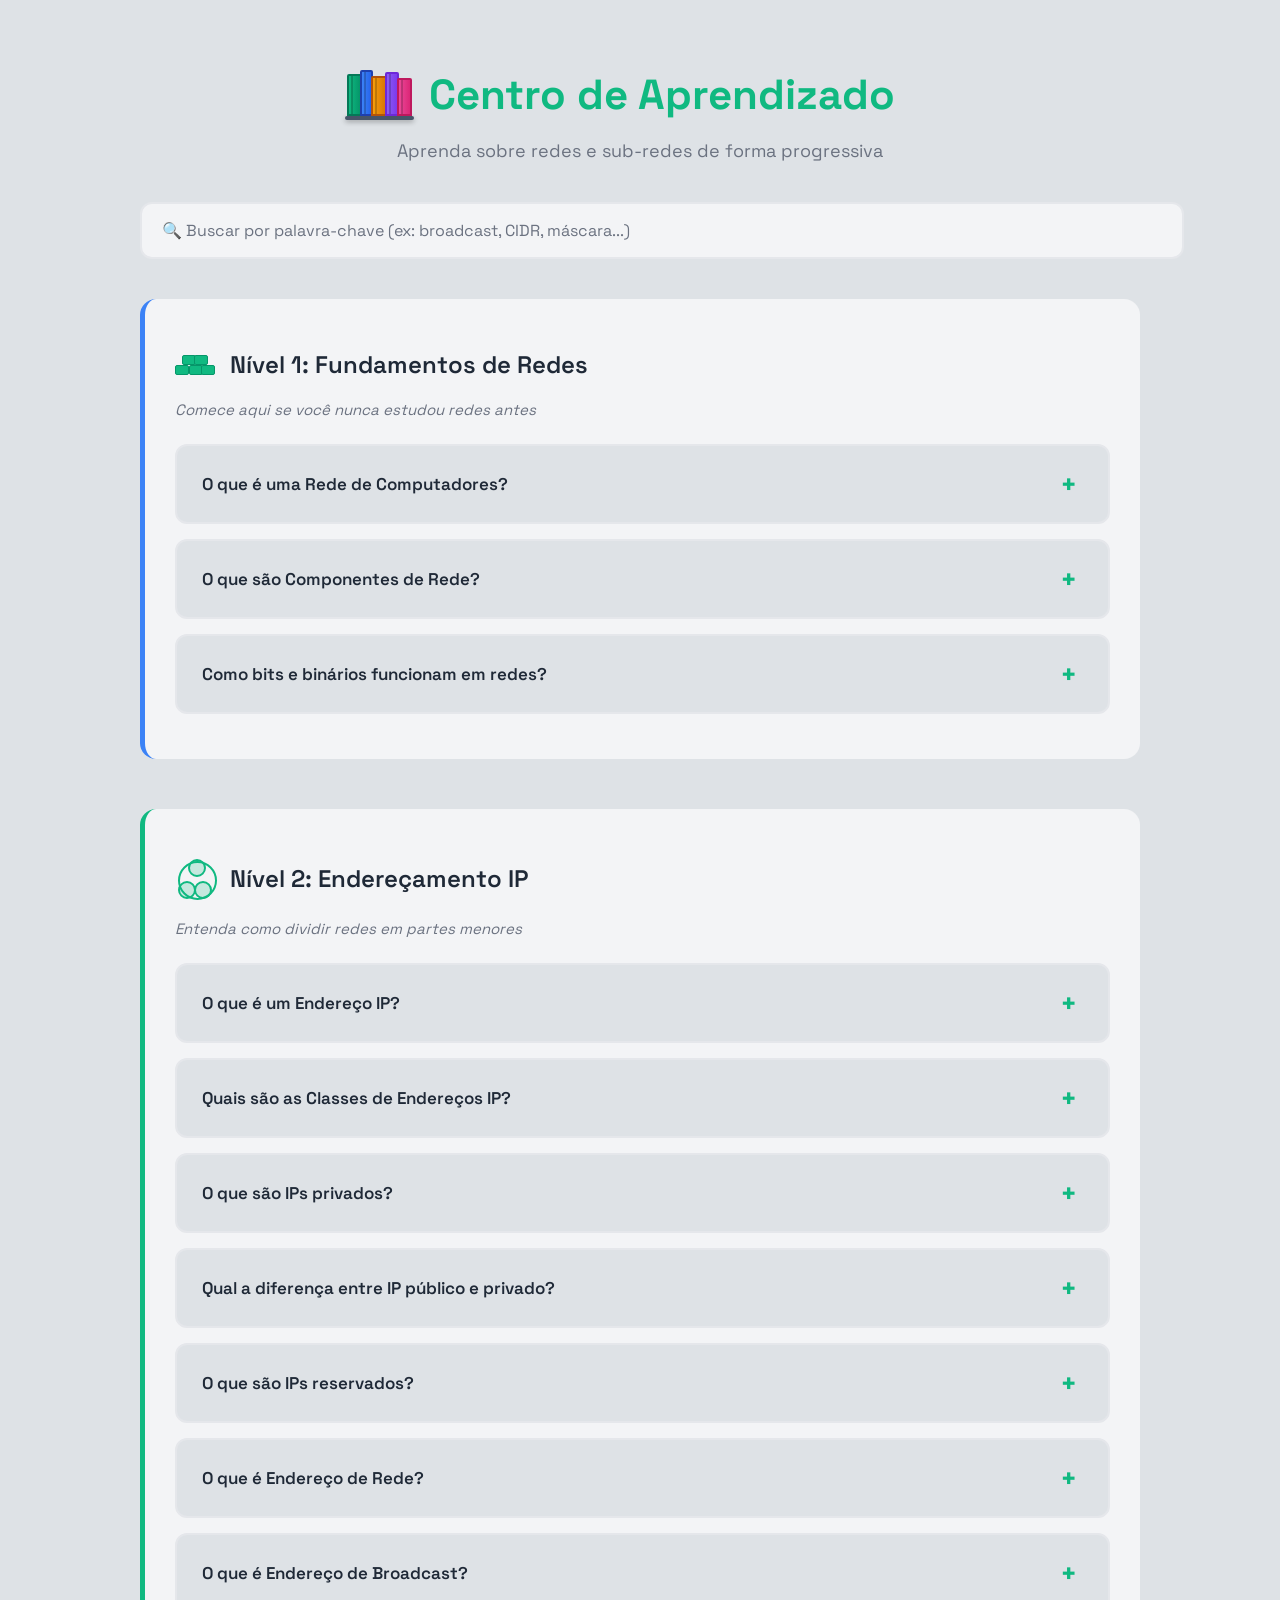
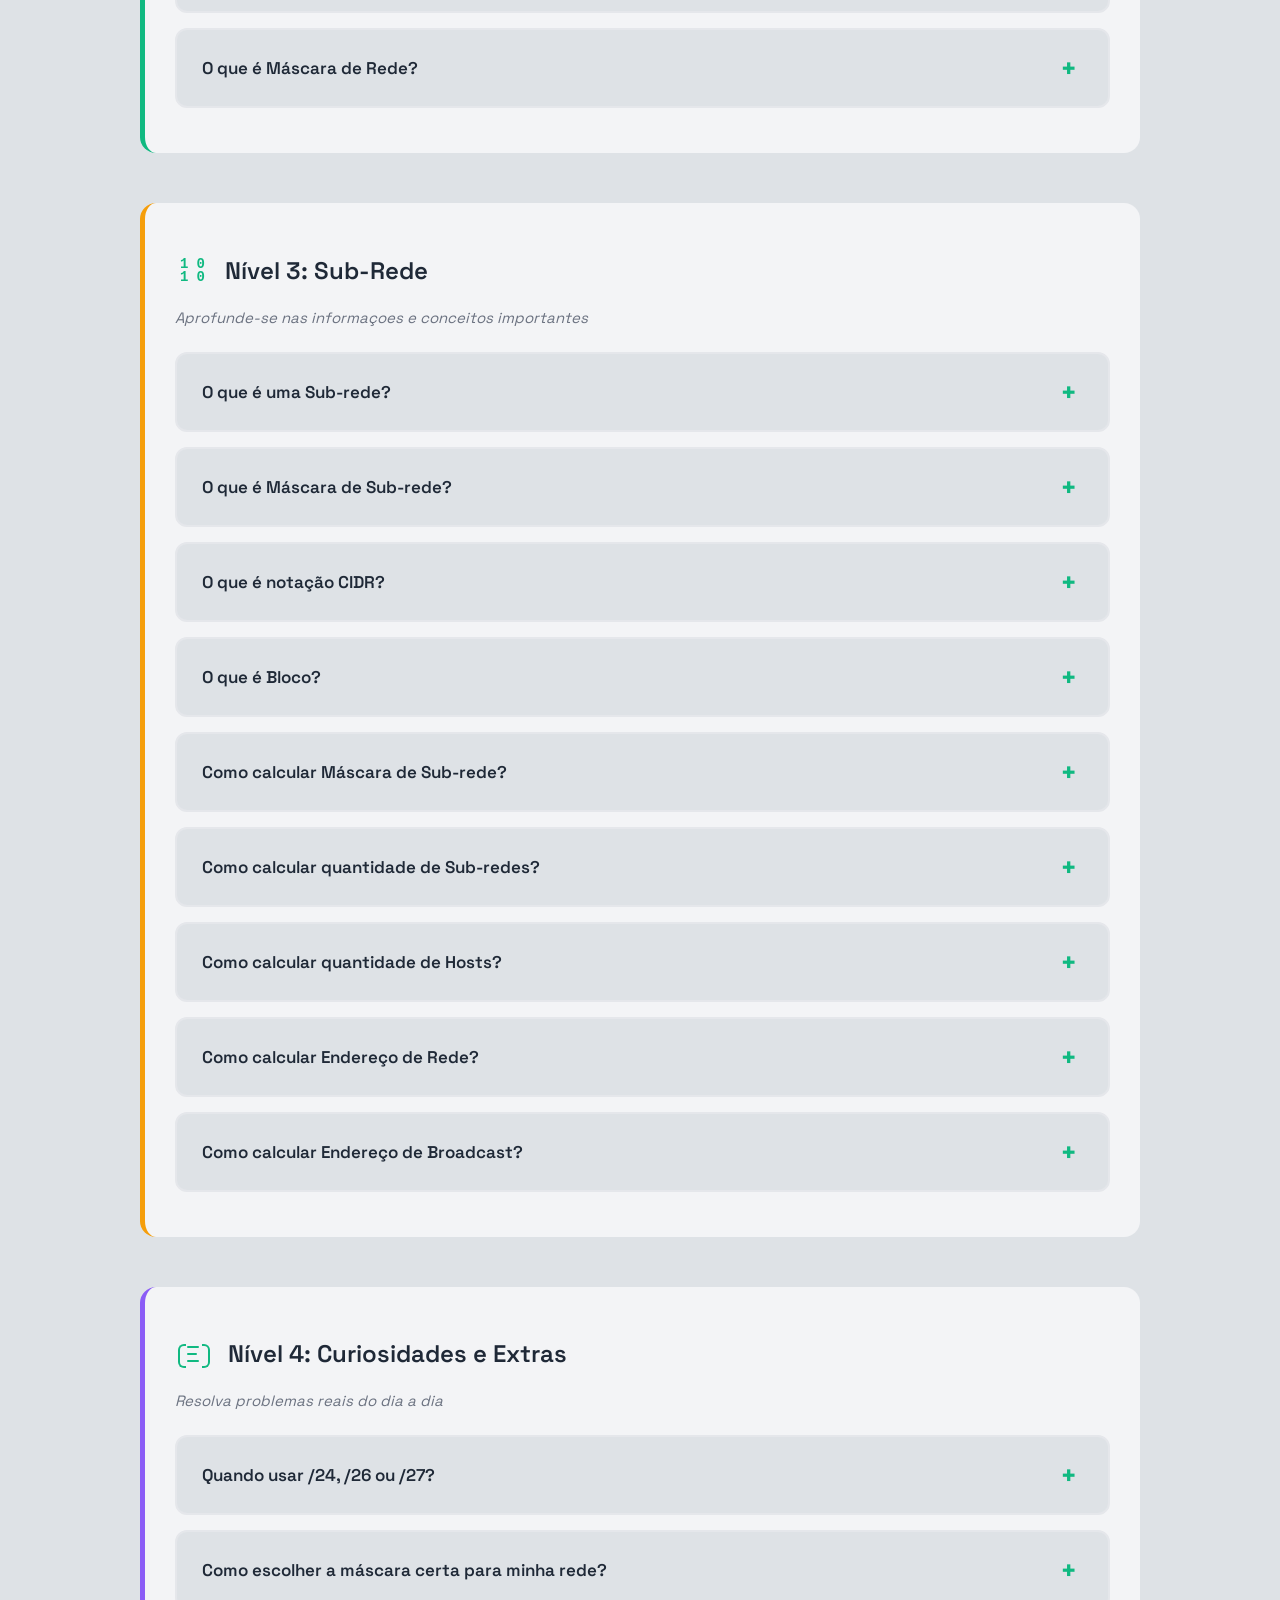
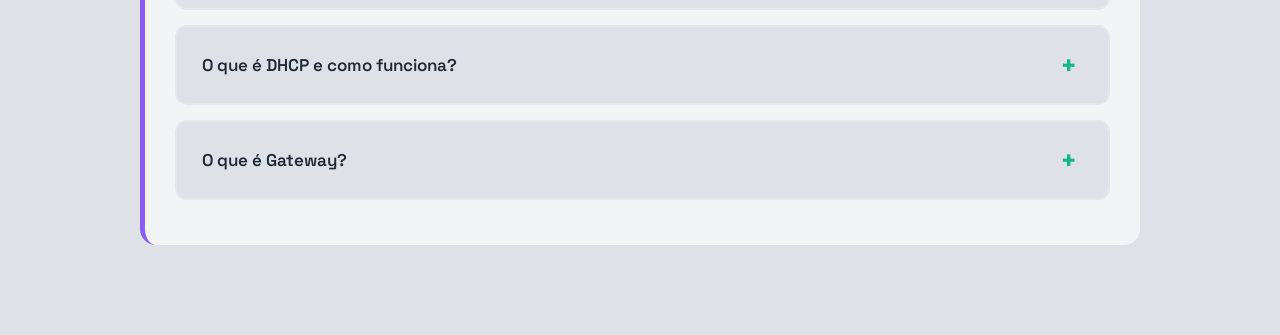
==== commit b92a0ec9: "refactory: Improving learning tab" ====
--- a/pages/aprendizado.html
+++ b/pages/aprendizado.html
@@ -89,138 +89,119 @@
             </div>
 
 
-            <div class="faq-item" data-tags="classes ip tipos range">
-                <div class="faq-pergunta">
-                    <span>O que é Máscara de Rede?</span>
-                    <span class="toggle-icon">+</span>
-                </div>
-                <div class="faq-resposta">
-                    <p>A <strong>Máscara de rede</strong> é um número que funciona como um "<strong>filtro</strong>"
-                        para separar um
-                        endereço IP em duas partes lógicas e fundamentais:
-                    <ul>
-                        <li>
-                            <strong>Parte da Rede:</strong> Identifica a qual rede ou sub-rede o dispositivo pertence =
-                            <strong>Bits "1"</strong>.
-                        </li>
-                        <li>
-                            <strong>Parte do Host:</strong> Identifica o dispositivo espécifico dentro dessa rede =
-                            <strong>Bits "0"</strong>.
-                        </li>
-                    </ul>
-
-                    <p>
-                        A máscara de rede é geralmente representada em notação decimal pontilhada <strong>(ex:
-                            255.255.255.0)</strong> mas em binário é que sua função
-                        fica clara:
-                    </p>
-
-                    <ul class="exemplo-codigo">
-                        <strong>Classe A:</strong>
-                        <br><br>
-                        Primeiro Octeto: 1 a 127
-                        <br><br>
-                        Endereço IP em Binário: 11111111.00000000.00000000.00000000 | Prática: Possui 24 números 0, ou
-                        seja 24 Bits disponíveis para hosts.
-                        <br><br>
-                        Endereço IP em Decimal: 255.0.0.0
-                    </ul>
-
-                    <ul class="exemplo-codigo">
-                        <strong>Classe B:</strong>
-                        <br><br>
-                        Primeiro Octeto: 128 a 191
-                        <br><br>
-                        Endereço IP em Binário: 11111111.11111111.00000000.00000000 | Prática: Possui 16 números 0, ou
-                        seja 16 Bits disponíveis para hosts.
-                        <br><br>
-                        Endereço IP em Decimal: 255.255.0.0
-                    </ul>
-
-                    <ul class="exemplo-codigo">
-                        <strong>Classe C:</strong>
-                        <br><br>
-                        Primeiro Octeto: 192 a 223
-                        <br><br>
-                        Endereço IP em Binário: 11111111.11111111.11111111.00000000 | Prática: Possui 8 números 0, ou
-                        seja 8 Bits disponíveis para hosts.
-                        <br><br>
-                        Endereço IP em Decimal: 255.255.255.0
-                    </ul>
-
-                    <p>
-                        <strong>Por que é importante?:</strong> A máscara é essencial porque permite que os equipamentos
-                        (como computadores e roteadores) determinem
-                        se o dispositivo com o qual estão tentando se comunicar está na mesma rede local ou se está em
-                        uma rede diferente.
-                    </p>
+            <div class="faq-item" id="componentes-redes" data-tags="rede computador basico">
+                <div class="faq-pergunta">
+                    <span>O que são Componentes de Rede?</span>
+                    <span class="toggle-icon">+</span>
+                </div>
+                <div class="faq-resposta">
+                    <p>Componentes de rede são todos os elementos físicos (<strong>hardware</strong>) e lógicos
+                        (<strong>software</strong>) que trabalham juntos para permitir a conexão e a troca de
+                        informações.
+                    </p>
+
+                    Componentes:
+                    <ul>
+                        <li>
+                            <strong>Dispositivos finais</strong> (hosts): referem-se aos dispositivos que serão
+                            conectados em rede,
+                            como: computadores, laptops, tablets, smartphones, telefones IP, impressoras IP e etc.
+                        </li>
+                        <li>
+                            Os <strong>dispositivos de interconexão</strong> são: hubs, switchs e access points.
+                        </li>
+                        <ul>
+                            <li>
+                                HUB: Um hub é um elemento concentrador que transmite os dados recebidos
+                                para todos os dispositivos conectados,
+                                sem inteligência para direcionar o tráfego. Ele funciona como repetidor de sinal.
+                            </li>
+                            <li>
+                                SWITCH: Um switch é um dispositivo que encaminha dados recebidos apenas
+                                para o computador de destino.
+                                Isso melhora o desempenho da rede.
+                            </li>
+                            <li>
+                                ACESS POINT: Um Access Point (AP) é um dispositivo de
+                                rede que permite que dispositivos como laptops, smartphones e
+                                tablets se conectem a uma rede wi-fi.
+                            </li>
+                        </ul>
+                        <li>
+                            <strong>Recursos</strong>: São as informações ou equipamentos que serão compartilhadas
+                            entre os dispositivos, como arquivos e impressora.
+                        </li>
+                        <li>
+                            <strong>Meio de transmissão</strong>: são cabos (par trançado ou
+                            fibra óptica) ou transmissão sem fio.
+                        </li>
+                        <li>
+                            <strong>Protocolo</strong>: é um conjunto de regras e procedimentos
+                            (linguagem) que controlam a troca de dados entre os dispositivos da
+                            rede.
+                        </li>
+                    </ul>
                 </div>
             </div>
 
             <div class="faq-item" data-tags="bits binario conversao calculo">
                 <div class="faq-pergunta">
-                    <span>O que é um Switch?</span>
-                    <span class="toggle-icon">+</span>
-                </div>
-                <div class="faq-resposta">
-                    O <strong>switch</strong> é o dispositivo responsável por conectar vários aparelhos, como
-                    computadores, impressoras e servidores, dentro de uma mesma rede, permitindo que eles conversem
-                    entre si de forma organizada e eficiente.
-
-                    <p><strong>Analogia: </strong> Imagine que sua rede é um grande centro empresarial.
-                    <ul>
-                        <li>
-                            O <strong>Switch</strong> é o recepcionista que fica no saguão.
-                        </li>
-                        <li>
-                            Quando uma correspondência chega para a "<strong>Sala 204</strong>", o recepcionista não sai
-                            gritando o
-                            nome do destinatário em todos os andares.
-                        </li>
-                        <li>
-                            Ele consulta sua lista, sabe exatamente onde fica a Sala 204 e entrega o envelope
-                            <strong>apenas lá</strong>.
-                        </li>
-                    </ul>
-                    Isso diferencia o Switch de aparelhos mais antigos e "bobos". Ele guarda uma tabela (chamada
-                    <strong>tabela MAC</strong>) que associa cada porta física a um destinatário específico, garantindo
-                    que a conversa seja privada e direta.
-                    </p>
-
-                    <p><strong>Exemplo direto:</strong> Pense em um escritório de arquitetura:
-                    <ol>
-                        <li>
-                            Um arquiteto termina um projeto e clica para imprimir em uma impressora.
-                        </li>
-                        <li>
-                            O <strong>Switch</strong> recebe esses dados e os envia exclusivamente para a porta onde a
-                            impressora está conectada.
-                        </li>
-                        <li>
-                            Enquanto esse arquivo é transferido, outros dois funcionários podem trocar e-mails ou
-                            acessar
-                            um servidor de arquivos <strong>simultaneamente</strong>.
-                        </li>
-                        <li>
-                            Como o Switch cria "<strong>caminhos dedicados</strong>" momentâneos, ninguém sente
-                            lentidão;
-                            as conversas não se cruzam nem causam "<strong>engarrafamentos</strong>".
-                        </li>
-                    </ol>
-                    </p>
-
-                    <p><strong>Por que o switch é essencial?</strong>
-                        Ele evita que os dados "<strong>batam</strong>" uns nos outros (<strong>colisões</strong>),
-                        permitindo que várias
-                        comunicações ocorram ao mesmo tempo sem perda de performance, fazendo com que aja sigilo nos
-                        dados, pois assim a
-                        informação vai direto para o destino, outros aparelhos conectados ao mesmo Switch não conseguem
-                        "<strong>ouvir</strong>"
-                        ou interceptar o que está sendo enviado.
+                    <span>Como bits e binários funcionam em redes?</span>
+                    <span class="toggle-icon">+</span>
+                </div>
+                <div class="faq-resposta">
+                    <p><strong>O que são bits?</strong> Bits são a menor unidade de informação
+                        (<strong>0</strong> ou <strong>1</strong>). Computadores só entendem binário!
+                    </p>
+
+                    <p><strong>Por que isso importa em redes?</strong></p>
+                    <p>Cada número do IP (0-255) é representado por <strong>8 bits</strong> em binário.</p>
+
+                    <p class="exemplo-codigo">
+                        Decimal: 192<br>
+                        Binário: 11000000<br><br>
+
+                        Decimal: 168<br>
+                        Binário: 10101000
+                    </p>
+
+                    <p><strong>Tabela de conversão de pesos (valores de cada posição):</strong></p>
+                    <table class="exemplo-codigo" border="1" cellpadding="10" cellspacing="0">
+                        <tr>
+                            <th bgcolor="#608b8b">Posição: </th>
+                            <td align="center">128</td>
+                            <td align="center">64</td>
+                            <td align="center">32</td>
+                            <td align="center">16</td>
+                            <td align="center">8</td>
+                            <td align="center">4</td>
+                            <td align="center">2</td>
+                            <td align="center">1</td>
+                        </tr>
+
+                        <tr>
+                            <th bgcolor="#608b8b">Binário: </th>
+                            <td align="center">1</td>
+                            <td align="center">1</td>
+                            <td align="center">0</td>
+                            <td align="center">0</td>
+                            <td align="center">0</td>
+                            <td align="center">0</td>
+                            <td align="center">0</td>
+                            <td align="center">0</td>
+                        </tr>
+                    </table>
+
+                    <p><strong>Como usar:</strong> Some os valores onde tem "1"<br>
+                        128 + 64 = 192
+                    </p>
+
+                    <p><strong>Por que aprender isso?</strong> Para calcular sub-redes manualmente e entender máscaras!
                     </p>
                 </div>
             </div>
         </section>
+
 
         <section class="categoria" data-nivel="subredes">
             <h2 class="categoria-titulo">
@@ -230,7 +211,7 @@
                     <div class="subnet-piece"></div>
                     <div class="subnet-piece"></div>
                 </div>
-                Nível 2: Sub-redes e Divisão
+                Nível 2: Endereçamento IP
             </h2>
             <p class="categoria-desc">Entenda como dividir redes em partes menores</p>
 
@@ -273,7 +254,8 @@
                 </div>
             </div>
 
-            <div class="faq-item" data-tags="classes ip tipos range">
+
+            <div class="faq-item" id="classe-ip" data-tags="classes ip tipos range">
                 <div class="faq-pergunta">
                     <span>Quais são as Classes de Endereços IP?</span>
                     <span class="toggle-icon">+</span>
@@ -412,6 +394,209 @@
                     </p>
                 </div>
             </div>
+
+
+            <div class="faq-item" data-tags="broadcast rede comunicacao">
+                <div class="faq-pergunta">
+                    <span>O que é Endereço de Rede?</span>
+                    <span class="toggle-icon">+</span>
+                </div>
+                <div class="faq-resposta">
+                    <p>O endereço de rede é o <strong>primeiro endereço IP</strong> de uma sub-rede,
+                        Ele não representa um
+                        aparelho individual (um computador ou celular), mas sim a "<strong>identidade</strong>" da
+                        própria sub-rede onde eles
+                        estão inseridos. É o primeiro endereço de qualquer intervalo e serve para que o mundo externo
+                        saiba como encontrar
+                        aquele conjunto de máquinas.
+                    </p>
+
+                    <p><strong>Analogia:</strong> Imagine que você quer enviar uma carta para uma casa em um bairro
+                        específico.:
+                    <ul>
+                        <li>
+                            O <strong>Endereço de Rede</strong> é como o CEP do bairro.
+                        </li>
+                        <li>Ele não diz exatamente em qual casa a carta deve chegar, mas diz aos correios para qual
+                            região da cidade a carta deve ser enviada.
+                        </li>
+                        <li>
+                            Se o CEP (<strong>Rede</strong>) estiver certo, a carta chega ao bairro; lá dentro, o
+                            carteiro
+                            (<strong>Switch/Roteador Local</strong>) olha o número da casa (<strong>IP do Host</strong>)
+                            para finalizar a entrega.
+                    </ul>
+                    </p>
+
+                    <p><strong>Exemplo:</strong> Vamos usar o IP <strong>172.17.3.11</strong> com a máscara
+                        /<strong>22</strong></p>
+                    <ul>
+                        <li>
+                            O endereço de rede deste IP é <strong>172.17.0.0</strong>, isso significa que
+                            <strong>qualquer dispositivo
+                            </strong> que comece com essa identificação faz parte da mesma
+                            "<strong>comunidade</strong>".
+                        </li>
+                        <li>
+                            É através do endereço de rede que os roteadores da internet decidem para onde encaminhar os
+                            dados antes mesmo de saberem quem é o destinatário final.
+                        </li>
+                    </ul>
+
+                    <p><strong>Por que ele é essencial?</strong>
+                        Sem o endereço de rede, a internet seria um caos. Os roteadores precisariam conhecer o caminho
+                        para cada
+                        bilhão de dispositivos individuais. Com o endereço de rede, eles só precisam saber o caminho
+                        para os "bairros"
+                        (<strong>redes</strong>). Ele permite dividir uma rede grande em <strong>sub-redes
+                            menores</strong>.
+                        Isso ajuda a conter problemas
+                        (como um vírus que se espalha) dentro de um único "bairro", sem afetar a cidade inteira.
+                    </p>
+                </div>
+            </div>
+
+
+            <div class="faq-item" data-tags="broadcast rede comunicacao">
+                <div class="faq-pergunta">
+                    <span>O que é Endereço de Broadcast?</span>
+                    <span class="toggle-icon">+</span>
+                </div>
+                <div class="faq-resposta">
+                    <p>
+                        O broadcast é o <strong>último endereço IP</strong> de uma sub-rede,
+                        usado para enviar
+                        dados para <strong>TODOS</strong> os dispositivos da rede ao mesmo tempo.
+                    </p>
+
+                    <p><strong>Analogia:</strong>
+                        Imagine que uma <strong>sub-rede</strong> é um prédio comercial:
+                    <ul>
+                        <li>
+                            <strong>Endereço de Rede</strong>: É o nome do prédio no mapa.
+                        </li>
+                        <li>
+                            <strong>Endereços de Host</strong>: São as salas individuais onde as pessoas trabalham (ex:
+                            Sala 310).
+                            Cada pessoa recebe sua mensagem privada.
+                        </li>
+                        <li>
+                            <strong>Endereço de Broadcast</strong>: É o sistema de alto-falantes instalado em todos os
+                            corredores e salas.
+                        </li>
+                    </ul>
+                    Quando alguém usa o microfone da recepção para anunciar: "<strong>Atenção, o dono do carro placa
+                        XYZ, por favor,
+                        compareça à portaria</strong>", essa mensagem não é enviada para uma pessoa específica. Ela é
+                    transmitida pelo
+                    "<strong>canal de broadcast</strong>" para que todos no prédio ouçam <strong>ao mesmo
+                        tempo</strong>.
+                    </p>
+
+                    <p><strong>Exemplo:</strong>
+                        Uma sub-rede configurada com o endereço <strong>172.17.0.0</strong> /<strong>22</strong>.
+                        Dentro dela, temos o seguinte cenário:</p>
+                    <ul>
+                        <li>
+                            O endereço de rede 172.17.0.0 (<strong>O ponto de partida/identificador do grupo</strong>).
+                        </li>
+                        <li>
+                            O IP de um host (Exemplo): 172.17.3.10 (<strong>Um dispositivo específico, como seu
+                                computador</strong>).
+                        </li>
+                        <li>
+                            O endereço de broadcast <strong>172.17.3.255</strong> (<strong>O ponto final/identificador
+                                de anúncio</strong>).
+                        </li>
+                    </ul>
+                    </p>
+
+                    <p>
+                        Se o computador <strong>172.17.3.10</strong> enviar um pacote de dados para o destino
+                        <strong>172.17.3.255</strong>, ele não está tentando falar
+                        com uma pessoa só. Ele está enviando uma mensagem para <strong>todos os dispositivos</strong>
+                        que estão no intervalo entre <strong>172.17.0.1</strong> e <strong>172.17.3.254</strong>.
+                    </p>
+
+                    <p>
+                        Todo dispositivo conectado a essa rede "<strong>escuta</strong>" dois endereços IP: o seu
+                        próprio IP individual
+                        (<strong>host</strong>) e o endereço de broadcast. Se chegar algo para o broadcast, o
+                        dispositivo sabe que aquela
+                        informação é do <strong>interesse de todos</strong>.
+                    </p>
+
+                    <p><strong>Por que existe?</strong>
+                        Sem o endereço de broadcast, um dispositivo novo que entrasse na rede estaria "cego". Ele usa o
+                        broadcast para anunciar
+                        sua presença e perguntar: "<strong>Alguém aí pode me dar um endereço?</strong>" ou "<strong>Onde
+                            está a impressora?</strong>".
+                        Como ele ainda não conhece ninguém, ele envia para o <strong>172.17.3.255</strong> para garantir
+                        que todos ouçam seu pedido.
+                    </p>
+                </div>
+            </div>
+
+
+            <div class="faq-item" data-tags="mascara subrede identificacao">
+                <div class="faq-pergunta">
+                    <span>O que é Máscara de Rede?</span>
+                    <span class="toggle-icon">+</span>
+                </div>
+                <div class="faq-resposta">
+                    <p>
+                        A máscara de rede é o valor que define qual parte do endereço IP
+                        identifica a rede e qual parte identifica os hosts. Ela também permite
+                        separar a rede em sub-redes e determina o tamanho de cada uma.
+
+                    <ul>
+                        <li>
+                            Cada bit 1 da máscara informa a parte do endereço IP que é usada para a rede
+                            e cada bit 0 informa a parte do endereço IP que é usada para os hosts.
+                        </li>
+                    </ul>
+                    </p>
+
+                    <table class="exemplo-codigo" border="1" cellpadding="10" cellspacing="0">
+                        <tr>
+                            <th bgcolor="#608b8b">Classe</th>
+                            <th bgcolor="#608b8b">Máscara</th>
+                            <th bgcolor="#608b8b">Máscara em binário</th>
+                        </tr>
+                        <tr>
+                            <td align="center">A</td>
+                            <td align="center"><strong>255.0.0.0</strong></th>
+                            <td align="center">11111111.00000000.00000000.00000000</td>
+                        </tr>
+
+                        <tr>
+                            <td align="center">B</td>
+                            <td align="center"><strong>255.255.0.0</strong></th>
+                            <td align="center">11111111.11111111.00000000.00000000</td>
+                        </tr>
+
+                        <tr>
+                            <td align="center">C</td>
+                            <td align="center"><strong>255.255.255.0</strong></th>
+                            <td align="center">11111111.11111111.11111111.00000000</td>
+                        </tr>
+                    </table>
+                </div>
+            </div>
+        </section>
+
+
+        <section class="categoria" data-nivel="tecnico">
+            <h2 class="categoria-titulo">
+                <div class="icon-binary-small">
+                    <div class="binary-digit">1</div>
+                    <div class="binary-digit">0</div>
+                    <div class="binary-digit">1</div>
+                    <div class="binary-digit">0</div>
+                </div>
+                Nível 3: Sub-Rede
+            </h2>
+            <p class="categoria-desc">Aprofunde-se nas informaçoes e conceitos importantes</p>
 
 
             <div class="faq-item" data-tags="subrede divisao segmentacao">
@@ -515,11 +700,6 @@
                         <strong>mesma rede local</strong>
                         e podem se comunicar diretamente.
                     </p>
-
-                    <p><strong>DICA!:</strong> Máscara de Rede e Máscara de sub-rede são a mesma coisa,
-                        "<strong>uma coisa só, com nomes diferentes</strong>", a existência das duas
-                        formas é apenas por semântica.
-                    </p>
                 </div>
             </div>
 
@@ -577,354 +757,253 @@
             </div>
 
 
-            <div class="faq-item" data-tags="subrede divisao segmentacao">
-                <div class="faq-pergunta">
-                    <span>O que são Hosts?</span>
-                    <span class="toggle-icon">+</span>
-                </div>
-                <div class="faq-resposta">
-                    <p>Em redes de computadores, um host é qualquer <strong>dispositivo conectado</strong> a uma rede
-                        que possui um
-                        endereço IP e é capaz de enviar, receber ou compartilhar dados e serviços.
-                    </p>
-
-                    <p><strong>Analogia:</strong>
-                        Imagine que uma sub-rede é um bairro específico de uma metrópole.
-                    <ul>
-                        <li>
-                            O Bairro (<strong>Sub-rede</strong>) desta cidade define a localização geral.
-                        </li>
-                        <li>
-                            O Host é uma <strong>casa individual</strong> deste bairro.
-                        </li>
-                        <li>
-                            O Número da casa é o <strong>Endereço de Host</strong>.
-                        </li>
-                    </ul>
-                    <p>Assim como você não pode ter duas casas com o <strong>mesmo número</strong> no mesmo bairro, você
-                        não pode ter dois hosts
-                        com o <strong>mesmo IP</strong> na mesma sub-rede.
-                    </p>
-                    </p>
-
-                    <p>Exemplos de hosts:</p>
-                    <p>Qualquer dispositivo com "inteligência" de rede é um host:</p>
-                    <ul>
-                        <li>
-                            Smartphones e Computadores: <strong>Consomem dados</strong>.
-                        </li>
-                        <li>
-                            Servidores (como o Google ou Netflix): <strong>Fornecem dados para milhões de
-                                pessoas</strong>.
-                        </li>
-                        <li>
-                            Impressora de Rede: <strong>Recebe arquivos para imprimir via Wi-Fi ou cabo</strong>.
-                        </li>
-                    </ul>
-                    <p><strong>Dica:</strong> Se o dispositivo ocupa um "lugar" na tabela de endereços da sua sub-rede,
-                        ele é um host!</p>
-                </div>
-            </div>
-
-
-            <div class="faq-item" data-tags="broadcast rede comunicacao">
-                <div class="faq-pergunta">
-                    <span>O que é Endereço de Rede?</span>
-                    <span class="toggle-icon">+</span>
-                </div>
-                <div class="faq-resposta">
-                    <p>O endereço de rede é o <strong>primeiro endereço IP</strong> de uma sub-rede,
-                        Ele não representa um
-                        aparelho individual (um computador ou celular), mas sim a "<strong>identidade</strong>" da
-                        própria sub-rede onde eles
-                        estão inseridos. É o primeiro endereço de qualquer intervalo e serve para que o mundo externo
-                        saiba como encontrar
-                        aquele conjunto de máquinas.
-                    </p>
-
-                    <p><strong>Analogia:</strong> Imagine que você quer enviar uma carta para uma casa em um bairro
-                        específico.:
-                    <ul>
-                        <li>
-                            O <strong>Endereço de Rede</strong> é como o CEP do bairro.
-                        </li>
-                        <li>Ele não diz exatamente em qual casa a carta deve chegar, mas diz aos correios para qual
-                            região da cidade a carta deve ser enviada.
-                        </li>
-                        <li>
-                            Se o CEP (<strong>Rede</strong>) estiver certo, a carta chega ao bairro; lá dentro, o
-                            carteiro
-                            (<strong>Switch/Roteador Local</strong>) olha o número da casa (<strong>IP do Host</strong>)
-                            para finalizar a entrega.
-                    </ul>
-                    </p>
-
-                    <p><strong>Exemplo:</strong> Vamos usar o IP <strong>172.17.3.11</strong> com a máscara
-                        /<strong>22</strong></p>
-                    <ul>
-                        <li>
-                            O endereço de rede deste IP é <strong>172.17.0.0</strong>, isso significa que
-                            <strong>qualquer dispositivo
-                            </strong> que comece com essa identificação faz parte da mesma
-                            "<strong>comunidade</strong>".
-                        </li>
-                        <li>
-                            É através do endereço de rede que os roteadores da internet decidem para onde encaminhar os
-                            dados antes mesmo de saberem quem é o destinatário final.
-                        </li>
-                    </ul>
-
-                    <p><strong>Por que ele é essencial?</strong>
-                        Sem o endereço de rede, a internet seria um caos. Os roteadores precisariam conhecer o caminho
-                        para cada
-                        bilhão de dispositivos individuais. Com o endereço de rede, eles só precisam saber o caminho
-                        para os "bairros"
-                        (<strong>redes</strong>). Ele permite dividir uma rede grande em <strong>sub-redes
-                            menores</strong>.
-                        Isso ajuda a conter problemas
-                        (como um vírus que se espalha) dentro de um único "bairro", sem afetar a cidade inteira.
-                    </p>
-                </div>
-            </div>
-
-
-            <div class="faq-item" data-tags="broadcast rede comunicacao">
-                <div class="faq-pergunta">
-                    <span>O que é Endereço de Broadcast?</span>
+            <div class="faq-item" data-tags="mascara subrede identificacao">
+                <div class="faq-pergunta">
+                    <span>O que é Bloco?</span>
                     <span class="toggle-icon">+</span>
                 </div>
                 <div class="faq-resposta">
                     <p>
-                        O broadcast é o <strong>último endereço IP</strong> de uma sub-rede,
-                        usado para enviar
-                        dados para <strong>TODOS</strong> os dispositivos da rede ao mesmo tempo.
-                    </p>
-
-                    <p><strong>Analogia:</strong>
-                        Imagine que uma <strong>sub-rede</strong> é um prédio comercial:
-                    <ul>
-                        <li>
-                            <strong>Endereço de Rede</strong>: É o nome do prédio no mapa.
-                        </li>
-                        <li>
-                            <strong>Endereços de Host</strong>: São as salas individuais onde as pessoas trabalham (ex:
-                            Sala 310).
-                            Cada pessoa recebe sua mensagem privada.
-                        </li>
-                        <li>
-                            <strong>Endereço de Broadcast</strong>: É o sistema de alto-falantes instalado em todos os
-                            corredores e salas.
-                        </li>
-                    </ul>
-                    Quando alguém usa o microfone da recepção para anunciar: "<strong>Atenção, o dono do carro placa
-                        XYZ, por favor,
-                        compareça à portaria</strong>", essa mensagem não é enviada para uma pessoa específica. Ela é
-                    transmitida pelo
-                    "<strong>canal de broadcast</strong>" para que todos no prédio ouçam <strong>ao mesmo
-                        tempo</strong>.
-                    </p>
-
-                    <p><strong>Exemplo:</strong>
-                        Uma sub-rede configurada com o endereço <strong>172.17.0.0</strong> /<strong>22</strong>.
-                        Dentro dela, temos o seguinte cenário:</p>
-                    <ul>
-                        <li>
-                            O endereço de rede 172.17.0.0 (<strong>O ponto de partida/identificador do grupo</strong>).
-                        </li>
-                        <li>
-                            O IP de um host (Exemplo): 172.17.3.10 (<strong>Um dispositivo específico, como seu
-                                computador</strong>).
-                        </li>
-                        <li>
-                            O endereço de broadcast <strong>172.17.3.255</strong> (<strong>O ponto final/identificador
-                                de anúncio</strong>).
-                        </li>
-                    </ul>
-                    </p>
+                        O BLOCO é o tamanho do “pedaço” em que a rede foi dividida. Quanto maior a máscara (/),
+                        menor é o tamanho do bloco. Ele serve para descobrir onde começa e onde termina cada sub-rede.
+                        Ou seja: o BLOCO define os intervalos (faixas) de endereços.
+                    </p>
+
+                    <ul>
+                        <li>
+                            BLOCO = 256 − valor do octeto quebrado da máscara
+                        </li>
+                    </ul>
+
+                    <table class="exemplo-codigo" border="1" cellpadding="10" cellspacing="0">
+                        <tr>
+                            <th bgcolor="#608b8b">Máscara</th>
+                            <th bgcolor="#608b8b">Prefixo</th>
+                            <th bgcolor="#608b8b">256 - máscara</th>
+                            <th bgcolor="#608b8b">BLOCO</th>
+                        </tr>
+                        <tr>
+                            <td align="center">255.355.255.128</td>
+                            <td align="center">/25</td>
+                            <td align="center">256 - 128</td>
+                            <td align="center">128</td>
+                        </tr>
+
+                        <tr>
+                            <td align="center">255.355.255.192</td>
+                            <td align="center">/26</td>
+                            <td align="center">256 - 192</td>
+                            <td align="center">64</td>
+                        </tr>
+
+                        <tr>
+                            <td align="center">255.355.255.224</td>
+                            <td align="center">/27</td>
+                            <td align="center">256 - 224</td>
+                            <td align="center">32</td>
+                        </tr>
+
+                        <tr>
+                            <td align="center">255.355.255.240</td>
+                            <td align="center">/28</td>
+                            <td align="center">256 - 240</td>
+                            <td align="center">16</td>
+                        </tr>
+                    </table>
+
+                    Prática:
 
                     <p>
-                        Se o computador <strong>172.17.3.10</strong> enviar um pacote de dados para o destino
-                        <strong>172.17.3.255</strong>, ele não está tentando falar
-                        com uma pessoa só. Ele está enviando uma mensagem para <strong>todos os dispositivos</strong>
-                        que estão no intervalo entre <strong>172.17.0.1</strong> e <strong>172.17.3.254</strong>.
-                    </p>
+                        Depois de descobrir o bloco, usamos ele para montar as faixas de valores.
+                        Assim encontramos em qual intervalo o IP está.
+                    <ul>
+                        <li>
+                            Cada intervalo começa em um múltiplo do bloco.
+                        </li>
+                    </ul>
+                    </p>
+
+                    Exemplo:
 
                     <p>
-                        Todo dispositivo conectado a essa rede "<strong>escuta</strong>" dois endereços IP: o seu
-                        próprio IP individual
-                        (<strong>host</strong>) e o endereço de broadcast. Se chegar algo para o broadcast, o
-                        dispositivo sabe que aquela
-                        informação é do <strong>interesse de todos</strong>.
-                    </p>
-
-                    <p><strong>Por que existe?</strong>
-                        Sem o endereço de broadcast, um dispositivo novo que entrasse na rede estaria "cego". Ele usa o
-                        broadcast para anunciar
-                        sua presença e perguntar: "<strong>Alguém aí pode me dar um endereço?</strong>" ou "<strong>Onde
-                            está a impressora?</strong>".
-                        Como ele ainda não conhece ninguém, ele envia para o <strong>172.17.3.255</strong> para garantir
-                        que todos ouçam seu pedido.
-                    </p>
-                </div>
-            </div>
-
-
-            <div class="faq-item" data-tags="classes ip tipos range">
-                <div class="faq-pergunta">
-                    <span>O que é Gateway?</span>
-                    <span class="toggle-icon">+</span>
-                </div>
-                <div class="faq-resposta">
-                    <p>Um <strong>Gateway</strong> é um endereço que serve como o <strong>ponto de saida</strong>
-                        e <strong>entrada</strong> para dados que viajam entre redes diferentes.
-                    </p>
-
-                    <p><strong>Analogia:</strong> Pense nele como um tradutor universal: se o seu computador fala
-                        "Português"
-                        (rede local) e o site que você quer acessar fala "Inglês" (Internet), o gateway traduz os
-                        protocolos
-                        para que a comunicação ocorra sem erros.
-                    </p>
-
-                    <p><strong>Exemplo:</strong> Em redes domésticas, o endereço do gateway costuma ser o primeiro da
-                        sub-rede
-                        (como <strong>192.168.0.1</strong> ou <strong>192.168.1.1</strong>).
-                    </p>
-
-                    <p><strong>Exemplos de Uso:</strong></p>
-
-                    <ul>
-                        <li>
-                            Conectar a sua rede à internet: O seu roteador doméstico funciona como o gateway padrão
-                            (Default Gateway) que permite que seus dispositivos acessem a rede mundial.
-                        </li>
-                        <li>
-                            Segurança e Filtragem: Atuar filtrando o tráfego que entra ou sai para proteger
-                            a rede interna contra ameaças.
-                        </li>
-                        <li>
-                            Gerenciar APIs: Em desenvolvimento de software, um API Gateway é usado para centralizar e
-                            gerenciar
-                            chamadas de diferentes serviços de back-end em um único ponto de entrada.
-                        </li>
-                    </ul>
-
-                    <p><strong>Dica:</strong> O gateway pode ser qualquer IP! contanto que pertença a mesma
-                        <strong>sub-rede</strong> e
-                        não seja um <strong>IP reservado</strong> (Endereço de rede, Endereço de broadcast, etc).
-                    </p>
-                </div>
-            </div>
-
-
-            <div class="faq-item" data-tags="mascara subrede identificacao">
-                <div class="faq-pergunta">
-                    <span>O que é Bloco?</span>
-                    <span class="toggle-icon">+</span>
-                </div>
-                <div class="faq-resposta">
-                    <p>Na internet, os endereços IP não são distribuídos individualmente para cada dispositivo de forma
-                        aleatória.
-                        Eles são entregues em blocos. A "<strong>Máscara de Sub-rede</strong>" é a ferramenta que define
-                        o tamanho desse bloco.
-                    </p>
-                    <p><Strong>Exemplo: </Strong></p>
-                    <ul>
-                        <li>
-                            Máscaras maiores (ex: /<strong>24</strong>): Criam <strong>blocos pequenos</strong>
-                            (<strong>256 IPs</strong>).
-                        </li>
-                        <li>
-                            Máscaras menores (ex: /<strong>16</strong>): Criam <strong>blocos enormes</strong>
-                            (<strong>65.536 IPs</strong>).
-                        </li>
-                    </ul>
-                    <p><strong>Analogia:</strong> Imagine que você é o dono de um grande terreno que cabe exatamente
-                        <strong>256</strong> carros.
-                    </p>
-                    <p>Se você não dividir o terreno, ele é um <strong>bloco único</strong>!</p>
-                    <ul>
-                        <li>
-                            O Bloco: É o espaço do número 0 ao 255.
-                        </li>
-                        <li>
-                            A Máscara: É o "muro" do terreno que diz onde esse bloco termina.
-                        </li>
-                    </ul>
-                    <p><strong>Exemplo:</strong> Vamos usar o endereço IP <strong>192.168.1.45</strong> e o CIDR
-                        /<strong>24</strong></p>
-                    <ul>
-                        <li>
-                            Endereço IP: 192.168.1.45 (É o carro na vaga <strong>45</strong>).
-                        </li>
-                        <li>
-                            O Bloco (Terreno): Vai do <strong>192.168.1.0</strong> até o <strong>192.168.1.255</strong>.
-                        </li>
-                        <li>
-                            A Máscara (O Muro): É o <strong>255.255.255.0</strong> (também chamado de
-                            /<strong>24</strong>).
-                        </li>
-                    </ul>
-
-                    <p>Se você mudar para um IP como 192.168.<strong>2</strong>.45, se entende que você pulou o muro e
-                        entrou no terreno vizinho!</p>
-
-                    <p><strong>Por que é importante?</strong></p>
-                    <p>Se a internet não fosse dividida assim, toda vez que você enviasse um WhatsApp, o seu roteador
-                        teria que procurar o celular do seu amigo entre
-                        bilhões de aparelhos.
-                    </p>
-                    <p>Com os <strong>blocos</strong>, o roteador faz igual aos Correios:</p>
-                    <ul>
-                        <li>
-                            "Esse IP pertence ao bloco da Vivo?" -> Sim.
-                        </li>
-                        <li>
-                            "Dentro da Vivo, ele pertence ao bloco da cidade de São Paulo?" -> Sim.
-                        </li>
-                        <li>
-                            "Dentro de SP, ele pertence ao bloco do bairro X?" -> Sim.
-                        </li>
-                    </ul>
-                    <p>Isso torna a entrega de dados rápida e organizada.</p>
-                </div>
-            </div>
-        </section>
-
-        <section class="categoria" data-nivel="tecnico">
-            <h2 class="categoria-titulo">
-                <div class="icon-binary-small">
-                    <div class="binary-digit">1</div>
-                    <div class="binary-digit">0</div>
-                    <div class="binary-digit">1</div>
-                    <div class="binary-digit">0</div>
-                </div>
-                Nível 3: Conceitos Técnicos
-            </h2>
-            <p class="categoria-desc">Aprofunde-se nas informaçoes e conceitos importantes</p>
-
-            <div class="faq-item" data-tags="bits binario conversao calculo">
-                <div class="faq-pergunta">
-                    <span>Como bits e binários funcionam em redes?</span>
-                    <span class="toggle-icon">+</span>
-                </div>
-                <div class="faq-resposta">
-                    <p><strong>O que são bits?</strong> Bits são a menor unidade de informação
-                        (<strong>0</strong> ou <strong>1</strong>). Computadores só entendem binário!
-                    </p>
-
-                    <p><strong>Por que isso importa em redes?</strong></p>
-                    <p>Cada número do IP (0-255) é representado por <strong>8 bits</strong> em binário.</p>
+                        Se o bloco é 64 → os intervalos ficam assim:
 
                     <p class="exemplo-codigo">
-                        Decimal: 192<br>
-                        Binário: 11000000<br><br>
-
-                        Decimal: 168<br>
-                        Binário: 10101000
-                    </p>
-
-                    <p><strong>Tabela de conversão de pesos (valores de cada posição):</strong></p>
+                        0------64------128-----192------256 <br>
+                        |------|-------|--------|--------|→ (limite)
+                    </p>
+                    </p>
+
+                    <p>
+                        Agora, se o IP for, por exemplo, 77:
+
+                    <ul>
+                        <li>
+                            0 — 63 → 1ª sub-rede
+                        </li>
+                        <li>
+                            64 — 127 → 2ª sub-rede (77 está aqui)
+                        </li>
+                        <li>
+                            128 — 191 → 3ª sub-rede
+                        </li>
+                        <li>
+                            192 — 255 → 4ª sub-rede
+                        </li>
+                    </ul>
+
+                    Portanto:
+
+                    <p>77 ∈ 64–127 → rede = 64 / broadcast = 127</p>
+                    </p>
+                </div>
+            </div>
+
+
+            <div class="faq-item" id="calculo-mascara-subrede" data-tags="calculo manual subrede divisao">
+                <div class="faq-pergunta">
+                    <span>Como calcular Máscara de Sub-rede?</span>
+                    <span class="toggle-icon">+</span>
+                </div>
+                <div class="faq-resposta">
+                    <p><strong>Passo 1:</strong> Entender o prefixo CIDR e a estrutura do IP</p>
+                    <p>Um endereço IPv4 tem 32 bits no total, divididos em 4 octetos (<strong>grupos de 8
+                            bits</strong>).
+                        Neste exemplo usaremos o endereço IP <strong>222.125.44.20</strong> e o prefixo CIDR
+                        /<strong>17</strong>.
+                        <br><br>
+                        O /17 nos diz que <strong>17</strong> desses <strong>32</strong> bits são fixados para
+                        identificar a <strong>rede</strong>.
+                        O restante (<strong>32 - 17 = 15</strong>) é usado para identificar os
+                        <strong>hosts</strong>
+                        (dispositivos) dentro dessa rede.
+                    </p>
+
+                    <p><strong>Passo 2:</strong> Converter a máscara de rede para binário</p>
+                    <p>A máscara de sub-rede é criada colocando '<strong>1</strong>' em todos os bits de rede e
+                        '<strong>0</strong>' em todos os bits de host.</p>
+
+                    <table class="exemplo-codigo" border="0" align="center">
+                        <tr>
+                            <td nowrap>
+                                Máscara binária = 11111111.11111111.10000000.00000000
+                            </td>
+                        </tr>
+                        <tr>
+                            <td align="center">
+                                17 uns (bits de rede) + 15 zeros (bits de host)
+                            </td>
+                        </tr>
+                    </table>
+                    <ul>
+                        <li>
+                            <strong>1º Octeto</strong>: 8 bits de rede (11111111)
+                        </li>
+                        <li>
+                            <strong>2º Octeto</strong>: 8 bits de rede (11111111)
+                        </li>
+                        <li>
+                            <strong>3º Octeto</strong>: 1 bit de rede + 7 bits de host (10000000)
+                        </li>
+                        <li>
+                            <strong>4º Octeto</strong>: 8 bits de host (00000000)
+                        </li>
+                    </ul>
+                    <p><strong>Passo 3:</strong> Converter a máscara de binário para decimal</p>
+                    <p>Agora, convertemos cada octeto binário de volta para o <strong>formato decimal</strong>,
+                        usando
+                        os valores de
+                        <strong>potência de 2</strong>
+                        de acordo com a tabela:
+                    </p>
+                    <table class="exemplo-codigo" border="1" cellpadding="10" cellspacing="0">
+                        <tr>
+                            <th bgcolor="#608b8b">Número de IP possíveis</th>
+                            <td align="center">256</td>
+                            <td align="center">256</td>
+                            <td align="center">256</td>
+                            <td align="center">256</td>
+                            <td align="center">256</td>
+                            <td align="center">256</td>
+                            <td align="center">256</td>
+                            <td align="center">256</td>
+                        </tr>
+
+                        <tr>
+                            <th bgcolor="#608b8b">CIDR</th>
+                            <td align="center">-128 (2<sup>7</sup>)</td>
+                            <td align="center">-64 (2<sup>6</sup>)</td>
+                            <td align="center">-32 (2<sup>5</sup>)</td>
+                            <td align="center">-16 (2<sup>4</sup>)</td>
+                            <td align="center">-8 (2<sup>3</sup>)</td>
+                            <td align="center">-4 (2<sup>2</sup>)</td>
+                            <td align="center">-2 (2<sup>1</sup>)</td>
+                            <td align="center">-1 (2<sup>0</sup>)</td>
+                        </tr>
+
+                        <tr>
+                            <th bgcolor="#608b8b">Máscara variável</th>
+                            <td align="center"><b>128</b></td>
+                            <td align="center"><b>192</b></td>
+                            <td align="center"><b>224</b></td>
+                            <td align="center"><b>240</b></td>
+                            <td align="center"><b>248</b></td>
+                            <td align="center"><b>252</b></td>
+                            <td align="center"><b>254</b></td>
+                            <td align="center"><b>255</b></td>
+                        </tr>
+                    </table>
+
+                    <p>Usando a tabela:</p>
+                    <ul>
+                        <li>
+                            1º Octeto (<strong>11111111</strong>): (<strong>128+64+32+16+8+4+2+1 = 255</strong>).
+                        </li>
+                        <li>
+                            2º Octeto (<strong>11111111</strong>): (<strong>255</strong>).
+                        </li>
+                        <li>
+                            3º Octeto (<strong>10000000</strong>): Apenas o bit de valor 128 está "ligado" (é 1),
+                            então
+                            o valor é (<strong>128</strong>).
+                        </li>
+                        <li>
+                            4º Octeto (<strong>00000000</strong>): Todos os bits estão "desligados" (são 0), então o
+                            valor é (<strong>0</strong>).
+                        </li>
+                    </ul>
+                    <p><strong>Resultado</strong>: Juntando os 4 octetos, a máscara de sub-rede calculada para o
+                        prefixo
+                        /<strong>17</strong> é <strong>255.255.128.0</strong>.
+                    </p>
+                </div>
+            </div>
+
+
+            <div class="faq-item" data-tags="calculo manual subrede divisao">
+                <div class="faq-pergunta">
+                    <span>Como calcular quantidade de Sub-redes?</span>
+                    <span class="toggle-icon">+</span>
+                </div>
+                <div class="faq-resposta">
+                    <p><strong>Passo 1:</strong> Identificar a fórmula base</p>
+                    <p class="exemplo-codigo">A fórmula para calcular o número de sub-redes é:
+                        <strong><span>2<sup>n</sup></span>
+                    </p></strong></p>
+
+                    <p>Onde <strong>n</strong> é a quantidade de <strong>bits de rede</strong> extras (representados
+                        por
+                        <strong>1</strong>) emprestados do octeto que foi "quebrado" ou modificado
+                        na máscara original.
+                    </p>
+
+                    <p><strong>Passo 2:</strong> Transformar em Binário</p>
+                    <p>Teremos como exemplo o endereço IP <strong>172.16.0.0</strong> (<strong>Classe B</strong>) e
+                        a
+                        máscara de sub-rede <strong>255.255.192.0</strong></p>
+
+                    <p>Pegamos a máscara e usamos na tabela de pesos de bit:</p>
+
                     <table class="exemplo-codigo" border="1" cellpadding="10" cellspacing="0">
                         <tr>
                             <th bgcolor="#608b8b">Posição: </th>
@@ -937,45 +1016,172 @@
                             <td align="center">2</td>
                             <td align="center">1</td>
                         </tr>
-
-                        <tr>
-                            <th bgcolor="#608b8b">Binário: </th>
+                    </table>
+
+                    <p>Convertendo o primeiro octeto: Para atingir o valor <strong>255</strong>, precisamos que
+                        <strong>todos</strong> os bits estejam "ligados" (valor <strong>1</strong>).
+                    </p>
+                    <ul>
+                        <li>
+                            128 + 64 + 32 + 16 + 8 + 4 + 2 + 1 = <strong>255</strong>
+                        </li>
+                        <li>
+                            Binário: <strong>11111111</strong>
+                        </li>
+                    </ul>
+
+                    <p>Como o segundo octeto também é 255, a lógica é a mesma.</p>
+
+                    <p>Convertendo o terceiro octeto: Para atingir o valor <strong>128</strong>, precisamos apenas
+                        do
+                        <strong>primeiro bit</strong> ligado.
+                    </p>
+                    <ul>
+                        <li>
+                            128 + 64 + 0 + 0 + 0 + 0 + 0 + 0 = <strong>192</strong>
+                        </li>
+                        <li>
+                            Binário: <strong>11000000</strong>
+                        </li>
+                    </ul>
+
+                    <p>Convertendo o ultimo octeto: Aqui não há muito segredo, para atingir o valor
+                        <strong>0</strong>,
+                        precisamos que <strong>todos os bits</strong>
+                        estejam desligados (valor 0).
+                    </p>
+                    <ul>
+                        <li>
+                            0 + 0 + 0 + 0 + 0 + 0 + 0 + 0 = <strong>0</strong>
+                        </li>
+                        <li>
+                            Binário: <strong>00000000</strong>
+                        </li>
+                    </ul>
+
+                    <p>Ao juntar os octetos convertidos, obtemos a máscara em binário:
+                        <strong>11111111.11111111.11000000.00000000</strong>
+                    </p>
+
+                    <p><strong>Passo 3:</strong> Encontrar o valor de n</p>
+                    Devemos olhar para o <strong>octeto quebrado</strong>, que nesse caso é o terceiro octeto
+                    (<strong>11000000</strong>).
+                    <ul>
+                        <li>
+                            Neste octeto, há <strong>dois bits 1</strong> extra que foi emprestado para a porção de
+                            rede.
+                        </li>
+                        <li>
+                            Portanto, n = <strong>2</strong>.
+                        </li>
+                    </ul>
+
+                    <p><strong>Passo 4:</strong> Aplicar na fórmula</p>
+                    <p>Substituímos <strong>n</strong> na fórmula: <strong>2²</strong>, que é igual a
+                        <strong>4</strong>, ou seja: 4 sub-redes.
+                    </p>
+                </div>
+            </div>
+
+
+            <div class="faq-item" ip="calculo-hosts-subrede" data-tags="calculo manual subrede divisao">
+                <div class="faq-pergunta">
+                    <span>Como calcular quantidade de Hosts?</span>
+                    <span class="toggle-icon">+</span>
+                </div>
+                <div class="faq-resposta">
+                    <p><strong>Passo 1:</strong> Identificar a fórmula base</p>
+                    <p class="exemplo-codigo">A fórmula para calcular o número de hosts é:
+                        <strong><span>2<sup>n</sup></span>-2
+                    </p></strong></p>
+
+                    <p>Onde <strong>n</strong> é a quantidade de <strong>bits de host</strong> (representados por
+                        <strong>0</strong>) do octeto,
+                        na máscara original.
+                    </p>
+
+                    <p><strong>Passo 2:</strong> Transformar em Binário</p>
+                    <p>Teremos como exemplo o endereço IP <strong>172.16.0.0</strong> (<strong>Classe B</strong>) e
+                        a
+                        máscara de sub-rede
+                        <strong>255.255.192.0</strong>.
+                    </p>
+
+                    <p>Pegamos a máscara e usamos na tabela de pesos de bit:</p>
+
+                    <table class="exemplo-codigo" border="1" cellpadding="10" cellspacing="0">
+                        <tr>
+                            <th bgcolor="#608b8b">Posição: </th>
+                            <td align="center">128</td>
+                            <td align="center">64</td>
+                            <td align="center">32</td>
+                            <td align="center">16</td>
+                            <td align="center">8</td>
+                            <td align="center">4</td>
+                            <td align="center">2</td>
                             <td align="center">1</td>
-                            <td align="center">1</td>
-                            <td align="center">0</td>
-                            <td align="center">0</td>
-                            <td align="center">0</td>
-                            <td align="center">0</td>
-                            <td align="center">0</td>
-                            <td align="center">0</td>
                         </tr>
                     </table>
 
-                    <p><strong>Como usar:</strong> Some os valores onde tem "1"<br>
-                        128 + 64 = 192
-                    </p>
-
-                    <p><strong>Por que aprender isso?</strong> Para calcular sub-redes manualmente e entender máscaras!
-                    </p>
-                </div>
-            </div>
-        </section>
-
-        <section class="categoria" data-nivel="pratico">
-            <h2 class="categoria-titulo">
-                <div class="icon-code-run-small">
-                    <div class="code-bracket"></div>
-                    <div class="code-bracket"></div>
-                    <div class="code-line"></div>
-                    <div class="code-line"></div>
-                    <div class="code-line"></div>
-                </div>
-                Nível 4: Aplicação Prática
-            </h2>
-            <p class="categoria-desc">Resolva problemas reais do dia a dia</p>
-
-
-            <div class="faq-item" data-tags="calculo manual subrede divisao">
+                    <p>Convertendo o primeiro octeto: Para atingir o valor <strong>255</strong>, precisamos que
+                        <strong>todos</strong> os bits estejam "ligados" (valor <strong>1</strong>).
+                    </p>
+                    <ul>
+                        <li>
+                            128 + 64 + 32 + 16 + 8 + 4 + 2 + 1 = <strong>255</strong>
+                        </li>
+                        <li>
+                            Binário: <strong>11111111</strong>
+                        </li>
+                    </ul>
+
+                    <p>Como o segundo octeto também é 255, a lógica é a mesma.</p>
+
+                    <p>Convertendo o terceiro octeto: Para atingir o valor <strong>128</strong>, precisamos apenas
+                        do
+                        <strong>primeiro bit</strong> ligado.
+                    </p>
+                    <ul>
+                        <li>
+                            128 + 64 + 0 + 0 + 0 + 0 + 0 + 0 = <strong>192</strong>
+                        </li>
+                        <li>
+                            Binário: <strong>11000000</strong>
+                        </li>
+                    </ul>
+
+                    <p>Convertendo o ultimo octeto: Aqui não há muito segredo, para atingir o valor
+                        <strong>0</strong>,
+                        precisamos que <strong>todos os bits</strong>
+                        estejam desligados (valor 0).
+                    </p>
+                    <ul>
+                        <li>
+                            0 + 0 + 0 + 0 + 0 + 0 + 0 + 0 = <strong>0</strong>
+                        </li>
+                        <li>
+                            Binário: <strong>00000000</strong>
+                        </li>
+                    </ul>
+
+                    <p>Ao juntar os octetos convertidos, obtemos a máscara em binário:
+                        <strong>11111111.11111111.11000000.00000000</strong>
+                    </p>
+
+                    <p><strong>Passo 3:</strong> Encontrar o valor de n</p>
+                    Contando a <strong>quantidade total</strong> de números <strong>0</strong> que nesse caso começa
+                    no
+                    terceiro octeto, temos que n = <strong>14</strong>.
+
+                    <p><strong>Passo 4:</strong> Aplicar na fórmula</p>
+                    <p>Substituímos <strong>n</strong> na fórmula: <strong><span>2<sup>14</sup></span>-2</strong>,
+                        que é
+                        igual a <strong>16.382</strong>, ou seja: 16.382 hosts.</p>
+                </div>
+            </div>
+
+
+            <div class="faq-item" id="calculo-ip-rede" data-tags="calculo manual subrede divisao">
                 <div class="faq-pergunta">
                     <span>Como calcular Endereço de Rede?</span>
                     <span class="toggle-icon">+</span>
@@ -1117,13 +1323,14 @@
             </div>
 
 
-            <div class="faq-item" data-tags="calculo manual subrede divisao">
+            <div class="faq-item" id="calculo-broadcast" data-tags="calculo manual broadcast">
                 <div class="faq-pergunta">
                     <span>Como calcular Endereço de Broadcast?</span>
                     <span class="toggle-icon">+</span>
                 </div>
                 <div class="faq-resposta">
-                    <p>Teremos como exemplo o endereço IP <strong>172.17.0.0</strong> (<strong>Classe B</strong>) e a
+                    <p>Teremos como exemplo o endereço IP <strong>172.17.0.0</strong> (<strong>Classe B</strong>) e
+                        a
                         máscara de sub-rede /<strong>22</strong>.
                     </p>
 
@@ -1143,11 +1350,14 @@
                     </p>
 
                     <p><strong>Passo 2:</strong> Transformar todos os Bits de Host em Binário <strong>1</strong></p>
-                    Para encontrar o endereço de broadcast, é necessário ter o endereço de rede calculado, no caso do IP
+                    Para encontrar o endereço de broadcast, é necessário ter o endereço de rede calculado, no caso
+                    do IP
                     <strong>172.17.0.0</strong> é:
-                    <strong>10101100.00010001.00000000.00000000</strong>, como citado anteriormente a máscara /22 possui
+                    <strong>10101100.00010001.00000000.00000000</strong>, como citado anteriormente a máscara /22
+                    possui
                     10 bits para hosts, com isso
-                    o processo se torna garantir que os <strong>últimos 10 bits</strong>, da direita para a esquerda,
+                    o processo se torna garantir que os <strong>últimos 10 bits</strong>, da direita para a
+                    esquerda,
                     sejam bits <strong>1</strong>.
 
                     <table class="exemplo-codigo" border="1" cellpadding="10" cellspacing="0">
@@ -1199,322 +1409,21 @@
                     </p>
                 </div>
             </div>
-
-
-            <div class="faq-item" data-tags="calculo manual subrede divisao">
-                <div class="faq-pergunta">
-                    <span>Como calcular Máscara de Sub-rede?</span>
-                    <span class="toggle-icon">+</span>
-                </div>
-                <div class="faq-resposta">
-                    <p><strong>Passo 1:</strong> Entender o prefixo CIDR e a estrutura do IP</p>
-                    <p>Um endereço IPv4 tem 32 bits no total, divididos em 4 octetos (<strong>grupos de 8
-                            bits</strong>).
-                        Neste exemplo usaremos o endereço IP <strong>222.125.44.20</strong> e o prefixo CIDR
-                        /<strong>17</strong>.
-                        <br><br>
-                        O /17 nos diz que <strong>17</strong> desses <strong>32</strong> bits são fixados para
-                        identificar a <strong>rede</strong>.
-                        O restante (<strong>32 - 17 = 15</strong>) é usado para identificar os <strong>hosts</strong>
-                        (dispositivos) dentro dessa rede.
-                    </p>
-
-                    <p><strong>Passo 2:</strong> Converter a máscara de rede para binário</p>
-                    <p>A máscara de sub-rede é criada colocando '<strong>1</strong>' em todos os bits de rede e
-                        '<strong>0</strong>' em todos os bits de host.</p>
-
-                    <table class="exemplo-codigo" border="0" align="center">
-                        <tr>
-                            <td nowrap>
-                                Máscara binária = 11111111.11111111.10000000.00000000
-                            </td>
-                        </tr>
-                        <tr>
-                            <td align="center">
-                                17 uns (bits de rede) + 15 zeros (bits de host)
-                            </td>
-                        </tr>
-                    </table>
-                    <ul>
-                        <li>
-                            <strong>1º Octeto</strong>: 8 bits de rede (11111111)
-                        </li>
-                        <li>
-                            <strong>2º Octeto</strong>: 8 bits de rede (11111111)
-                        </li>
-                        <li>
-                            <strong>3º Octeto</strong>: 1 bit de rede + 7 bits de host (10000000)
-                        </li>
-                        <li>
-                            <strong>4º Octeto</strong>: 8 bits de host (00000000)
-                        </li>
-                    </ul>
-                    <p><strong>Passo 3:</strong> Converter a máscara de binário para decimal</p>
-                    <p>Agora, convertemos cada octeto binário de volta para o <strong>formato decimal</strong>, usando
-                        os valores de
-                        <strong>potência de 2</strong>
-                        de acordo com a tabela:
-                    </p>
-                    <table class="exemplo-codigo" border="1" cellpadding="10" cellspacing="0">
-                        <tr>
-                            <th bgcolor="#608b8b">Número de IP possíveis</th>
-                            <td align="center">256</td>
-                            <td align="center">256</td>
-                            <td align="center">256</td>
-                            <td align="center">256</td>
-                            <td align="center">256</td>
-                            <td align="center">256</td>
-                            <td align="center">256</td>
-                            <td align="center">256</td>
-                        </tr>
-
-                        <tr>
-                            <th bgcolor="#608b8b">CIDR</th>
-                            <td align="center">-128 (2<sup>7</sup>)</td>
-                            <td align="center">-64 (2<sup>6</sup>)</td>
-                            <td align="center">-32 (2<sup>5</sup>)</td>
-                            <td align="center">-16 (2<sup>4</sup>)</td>
-                            <td align="center">-8 (2<sup>3</sup>)</td>
-                            <td align="center">-4 (2<sup>2</sup>)</td>
-                            <td align="center">-2 (2<sup>1</sup>)</td>
-                            <td align="center">-1 (2<sup>0</sup>)</td>
-                        </tr>
-
-                        <tr>
-                            <th bgcolor="#608b8b">Máscara variável</th>
-                            <td align="center"><b>128</b></td>
-                            <td align="center"><b>192</b></td>
-                            <td align="center"><b>224</b></td>
-                            <td align="center"><b>240</b></td>
-                            <td align="center"><b>248</b></td>
-                            <td align="center"><b>252</b></td>
-                            <td align="center"><b>254</b></td>
-                            <td align="center"><b>255</b></td>
-                        </tr>
-                    </table>
-
-                    <p>Usando a tabela:</p>
-                    <ul>
-                        <li>
-                            1º Octeto (<strong>11111111</strong>): (<strong>128+64+32+16+8+4+2+1 = 255</strong>).
-                        </li>
-                        <li>
-                            2º Octeto (<strong>11111111</strong>): (<strong>255</strong>).
-                        </li>
-                        <li>
-                            3º Octeto (<strong>10000000</strong>): Apenas o bit de valor 128 está "ligado" (é 1), então
-                            o valor é (<strong>128</strong>).
-                        </li>
-                        <li>
-                            4º Octeto (<strong>00000000</strong>): Todos os bits estão "desligados" (são 0), então o
-                            valor é (<strong>0</strong>).
-                        </li>
-                    </ul>
-                    <p><strong>Resultado</strong>: Juntando os 4 octetos, a máscara de sub-rede calculada para o prefixo
-                        /<strong>17</strong> é <strong>255.255.128.0</strong>.</p>
-                </div>
-            </div>
-
-
-            <div class="faq-item" data-tags="calculo manual subrede divisao">
-                <div class="faq-pergunta">
-                    <span>Como calcular quantidade de Sub-redes?</span>
-                    <span class="toggle-icon">+</span>
-                </div>
-                <div class="faq-resposta">
-                    <p><strong>Passo 1:</strong> Identificar a fórmula base</p>
-                    <p class="exemplo-codigo">A fórmula para calcular o número de sub-redes é:
-                        <strong><span>2<sup>n</sup></span>
-                    </p></strong></p>
-
-                    <p>Onde <strong>n</strong> é a quantidade de <strong>bits de rede</strong> extras (representados por
-                        <strong>1</strong>) emprestados do octeto que foi "quebrado" ou modificado
-                        na máscara original.
-                    </p>
-
-                    <p><strong>Passo 2:</strong> Transformar em Binário</p>
-                    <p>Teremos como exemplo o endereço IP <strong>172.16.0.0</strong> (<strong>Classe B</strong>) e a
-                        máscara de sub-rede <strong>255.255.192.0</strong></p>
-
-                    <p>Pegamos a máscara e usamos na tabela de pesos de bit:</p>
-
-                    <table class="exemplo-codigo" border="1" cellpadding="10" cellspacing="0">
-                        <tr>
-                            <th bgcolor="#608b8b">Posição: </th>
-                            <td align="center">128</td>
-                            <td align="center">64</td>
-                            <td align="center">32</td>
-                            <td align="center">16</td>
-                            <td align="center">8</td>
-                            <td align="center">4</td>
-                            <td align="center">2</td>
-                            <td align="center">1</td>
-                        </tr>
-                    </table>
-
-                    <p>Convertendo o primeiro octeto: Para atingir o valor <strong>255</strong>, precisamos que
-                        <strong>todos</strong> os bits estejam "ligados" (valor <strong>1</strong>).
-                    </p>
-                    <ul>
-                        <li>
-                            128 + 64 + 32 + 16 + 8 + 4 + 2 + 1 = <strong>255</strong>
-                        </li>
-                        <li>
-                            Binário: <strong>11111111</strong>
-                        </li>
-                    </ul>
-
-                    <p>Como o segundo octeto também é 255, a lógica é a mesma.</p>
-
-                    <p>Convertendo o terceiro octeto: Para atingir o valor <strong>128</strong>, precisamos apenas do
-                        <strong>primeiro bit</strong> ligado.
-                    </p>
-                    <ul>
-                        <li>
-                            128 + 64 + 0 + 0 + 0 + 0 + 0 + 0 = <strong>192</strong>
-                        </li>
-                        <li>
-                            Binário: <strong>11000000</strong>
-                        </li>
-                    </ul>
-
-                    <p>Convertendo o ultimo octeto: Aqui não há muito segredo, para atingir o valor <strong>0</strong>,
-                        precisamos que <strong>todos os bits</strong>
-                        estejam desligados (valor 0).
-                    </p>
-                    <ul>
-                        <li>
-                            0 + 0 + 0 + 0 + 0 + 0 + 0 + 0 = <strong>0</strong>
-                        </li>
-                        <li>
-                            Binário: <strong>00000000</strong>
-                        </li>
-                    </ul>
-
-                    <p>Ao juntar os octetos convertidos, obtemos a máscara em binário:
-                        <strong>11111111.11111111.11000000.00000000</strong>
-                    </p>
-
-                    <p><strong>Passo 3:</strong> Encontrar o valor de n</p>
-                    Devemos olhar para o <strong>octeto quebrado</strong>, que nesse caso é o terceiro octeto
-                    (<strong>11000000</strong>).
-                    <ul>
-                        <li>
-                            Neste octeto, há <strong>dois bits 1</strong> extra que foi emprestado para a porção de
-                            rede.
-                        </li>
-                        <li>
-                            Portanto, n = <strong>2</strong>.
-                        </li>
-                    </ul>
-
-                    <p><strong>Passo 4:</strong> Aplicar na fórmula</p>
-                    <p>Substituímos <strong>n</strong> na fórmula: <strong>2²</strong>, que é igual a
-                        <strong>4</strong>, ou seja: 4 sub-redes.
-                    </p>
-                </div>
-            </div>
-
-
-            <div class="faq-item" data-tags="calculo manual subrede divisao">
-                <div class="faq-pergunta">
-                    <span>Como calcular quantidade de Hosts?</span>
-                    <span class="toggle-icon">+</span>
-                </div>
-                <div class="faq-resposta">
-                    <p><strong>Passo 1:</strong> Identificar a fórmula base</p>
-                    <p class="exemplo-codigo">A fórmula para calcular o número de hosts é:
-                        <strong><span>2<sup>n</sup></span>-2
-                    </p></strong></p>
-
-                    <p>Onde <strong>n</strong> é a quantidade de <strong>bits de host</strong> (representados por
-                        <strong>0</strong>) do octeto,
-                        na máscara original.
-                    </p>
-
-                    <p><strong>Passo 2:</strong> Transformar em Binário</p>
-                    <p>Teremos como exemplo o endereço IP <strong>172.16.0.0</strong> (<strong>Classe B</strong>) e a
-                        máscara de sub-rede
-                        <strong>255.255.192.0</strong>.
-                    </p>
-
-                    <p>Pegamos a máscara e usamos na tabela de pesos de bit:</p>
-
-                    <table class="exemplo-codigo" border="1" cellpadding="10" cellspacing="0">
-                        <tr>
-                            <th bgcolor="#608b8b">Posição: </th>
-                            <td align="center">128</td>
-                            <td align="center">64</td>
-                            <td align="center">32</td>
-                            <td align="center">16</td>
-                            <td align="center">8</td>
-                            <td align="center">4</td>
-                            <td align="center">2</td>
-                            <td align="center">1</td>
-                        </tr>
-                    </table>
-
-                    <p>Convertendo o primeiro octeto: Para atingir o valor <strong>255</strong>, precisamos que
-                        <strong>todos</strong> os bits estejam "ligados" (valor <strong>1</strong>).
-                    </p>
-                    <ul>
-                        <li>
-                            128 + 64 + 32 + 16 + 8 + 4 + 2 + 1 = <strong>255</strong>
-                        </li>
-                        <li>
-                            Binário: <strong>11111111</strong>
-                        </li>
-                    </ul>
-
-                    <p>Como o segundo octeto também é 255, a lógica é a mesma.</p>
-
-                    <p>Convertendo o terceiro octeto: Para atingir o valor <strong>128</strong>, precisamos apenas do
-                        <strong>primeiro bit</strong> ligado.
-                    </p>
-                    <ul>
-                        <li>
-                            128 + 64 + 0 + 0 + 0 + 0 + 0 + 0 = <strong>192</strong>
-                        </li>
-                        <li>
-                            Binário: <strong>11000000</strong>
-                        </li>
-                    </ul>
-
-                    <p>Convertendo o ultimo octeto: Aqui não há muito segredo, para atingir o valor <strong>0</strong>,
-                        precisamos que <strong>todos os bits</strong>
-                        estejam desligados (valor 0).
-                    </p>
-                    <ul>
-                        <li>
-                            0 + 0 + 0 + 0 + 0 + 0 + 0 + 0 = <strong>0</strong>
-                        </li>
-                        <li>
-                            Binário: <strong>00000000</strong>
-                        </li>
-                    </ul>
-
-                    <p>Ao juntar os octetos convertidos, obtemos a máscara em binário:
-                        <strong>11111111.11111111.11000000.00000000</strong>
-                    </p>
-
-                    <p><strong>Passo 3:</strong> Encontrar o valor de n</p>
-                    Contando a <strong>quantidade total</strong> de números <strong>0</strong> que nesse caso começa no
-                    terceiro octeto, temos que n = <strong>14</strong>.
-
-                    <p><strong>Passo 4:</strong> Aplicar na fórmula</p>
-                    <p>Substituímos <strong>n</strong> na fórmula: <strong><span>2<sup>14</sup></span>-2</strong>, que é
-                        igual a <strong>16.382</strong>, ou seja: 16.382 hosts.</p>
-                </div>
-            </div>
         </section>
 
-        <section class="categoria" data-nivel="curiosidades">
+
+        <section class="categoria" data-nivel="pratico">
             <h2 class="categoria-titulo">
-                <div class="question-mark-icon">?</div>
-                Nível 5: Curiosidades e Extras
+                <div class="icon-code-run-small">
+                    <div class="code-bracket"></div>
+                    <div class="code-bracket"></div>
+                    <div class="code-line"></div>
+                    <div class="code-line"></div>
+                    <div class="code-line"></div>
+                </div>
+                Nível 4: Curiosidades e Extras
             </h2>
-            <p class="categoria-desc">Entenda conceitos extras e dúvidas do dia-a-dia</p>
-
+            <p class="categoria-desc">Resolva problemas reais do dia a dia</p>
 
             <div class="faq-item" data-tags="escolher mascara tamanho rede">
                 <div class="faq-pergunta">
@@ -1627,6 +1536,54 @@
                     </ul>
                 </div>
             </div>
+
+
+            <div class="faq-item" data-tags="classes ip tipos range">
+                <div class="faq-pergunta">
+                    <span>O que é Gateway?</span>
+                    <span class="toggle-icon">+</span>
+                </div>
+                <div class="faq-resposta">
+                    <p>Um <strong>Gateway</strong> é um endereço que serve como o <strong>ponto de saida</strong>
+                        e <strong>entrada</strong> para dados que viajam entre redes diferentes.
+                    </p>
+
+                    <p><strong>Analogia:</strong> Pense nele como um tradutor universal: se o seu computador fala
+                        "Português"
+                        (rede local) e o site que você quer acessar fala "Inglês" (Internet), o gateway traduz os
+                        protocolos
+                        para que a comunicação ocorra sem erros.
+                    </p>
+
+                    <p><strong>Exemplo:</strong> Em redes domésticas, o endereço do gateway costuma ser o primeiro da
+                        sub-rede
+                        (como <strong>192.168.0.1</strong> ou <strong>192.168.1.1</strong>).
+                    </p>
+
+                    <p><strong>Exemplos de Uso:</strong></p>
+
+                    <ul>
+                        <li>
+                            Conectar a sua rede à internet: O seu roteador doméstico funciona como o gateway padrão
+                            (Default Gateway) que permite que seus dispositivos acessem a rede mundial.
+                        </li>
+                        <li>
+                            Segurança e Filtragem: Atuar filtrando o tráfego que entra ou sai para proteger
+                            a rede interna contra ameaças.
+                        </li>
+                        <li>
+                            Gerenciar APIs: Em desenvolvimento de software, um API Gateway é usado para centralizar e
+                            gerenciar
+                            chamadas de diferentes serviços de back-end em um único ponto de entrada.
+                        </li>
+                    </ul>
+
+                    <p><strong>Dica:</strong> O gateway pode ser qualquer IP! contanto que pertença a mesma
+                        <strong>sub-rede</strong> e
+                        não seja um <strong>IP reservado</strong> (Endereço de rede, Endereço de broadcast, etc).
+                    </p>
+                </div>
+            </div>
         </section>
     </div>
 
--- a/css/aprendizado.css
+++ b/css/aprendizado.css
@@ -615,4 +615,28 @@
 
 * {
     scroll-behavior: smooth;
+}
+
+
+@keyframes destacar-topico {
+  0% {
+    box-shadow: 0 0 0 0 rgba(16, 185, 129, 0.7);
+    transform: scale(1);
+  }
+  25% {
+    box-shadow: 0 0 20px 10px rgba(16, 185, 129, 0.5);
+    transform: scale(1.02);
+  }
+  50% {
+    box-shadow: 0 0 30px 15px rgba(16, 185, 129, 0.3);
+    transform: scale(1);
+  }
+  75% {
+    box-shadow: 0 0 20px 10px rgba(16, 185, 129, 0.5);
+    transform: scale(1.02);
+  }
+  100% {
+    box-shadow: 0 0 0 0 rgba(16, 185, 129, 0);
+    transform: scale(1);
+  }
 }
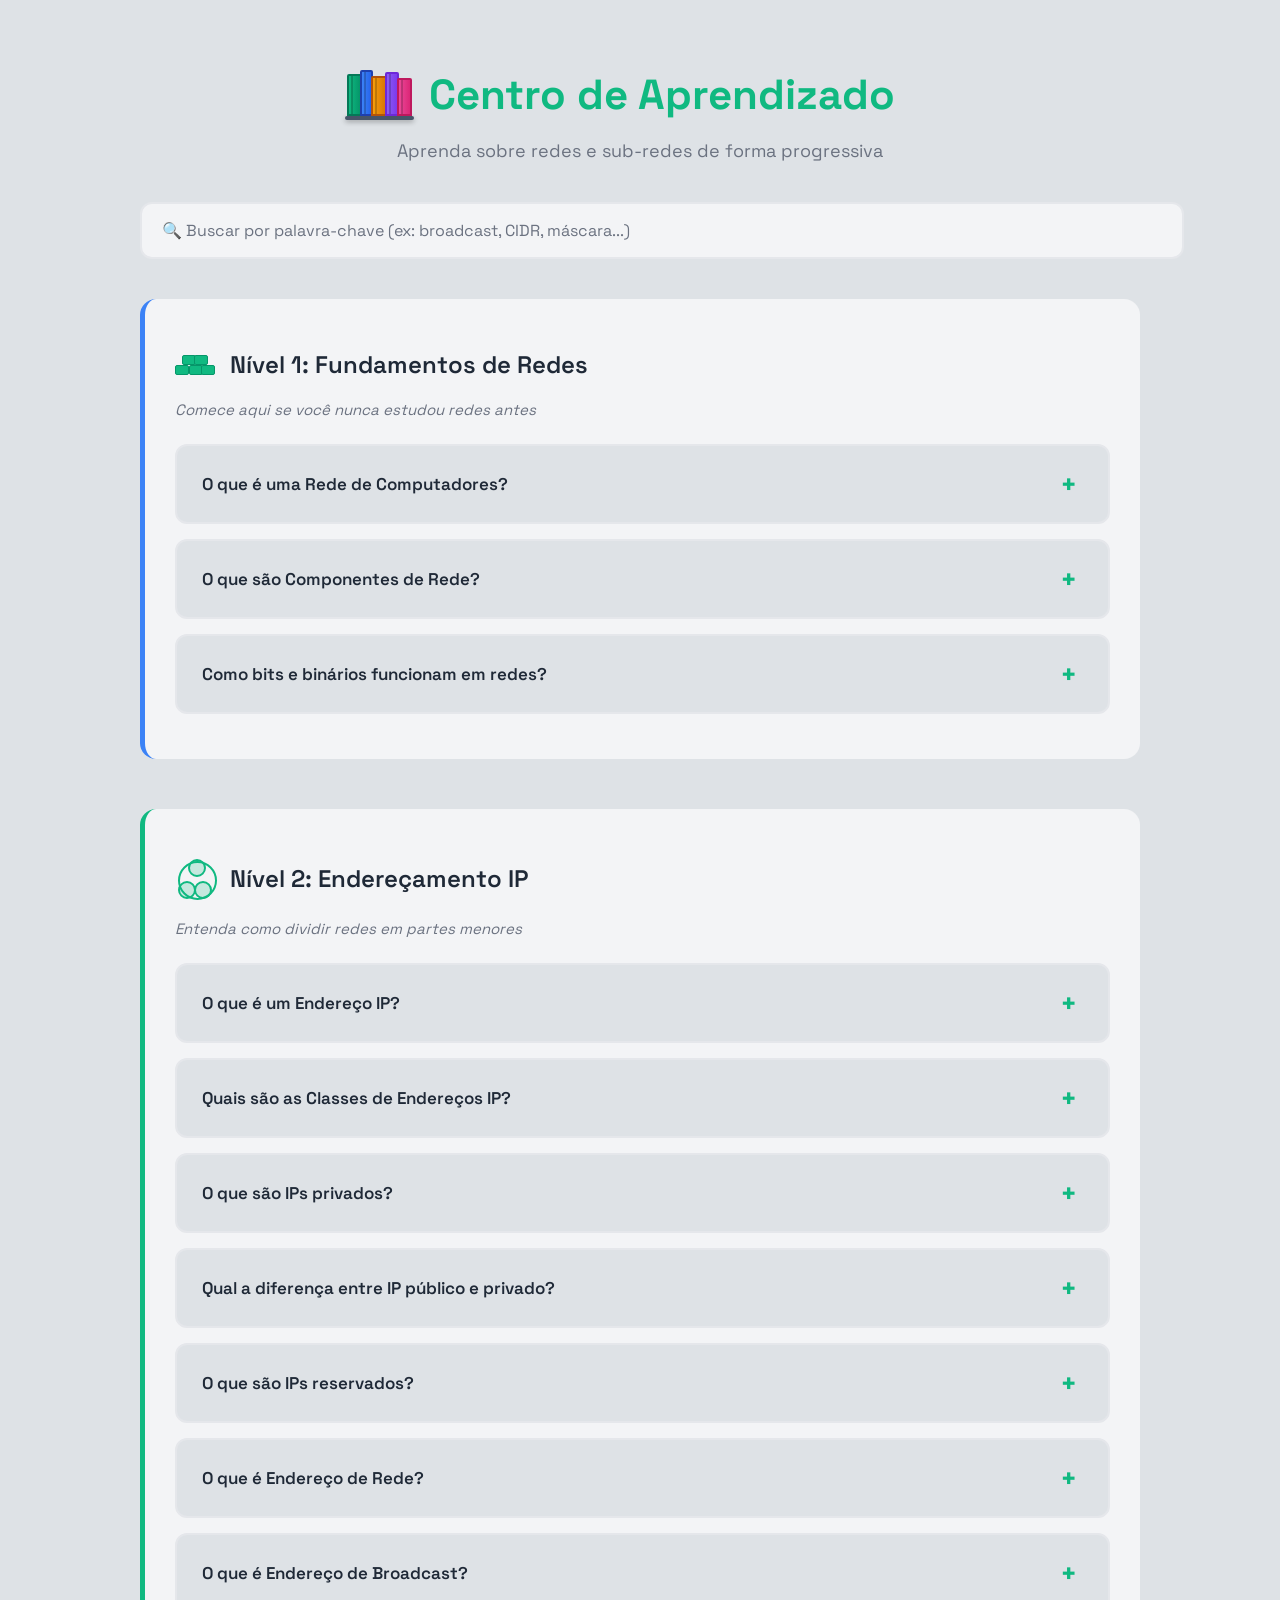
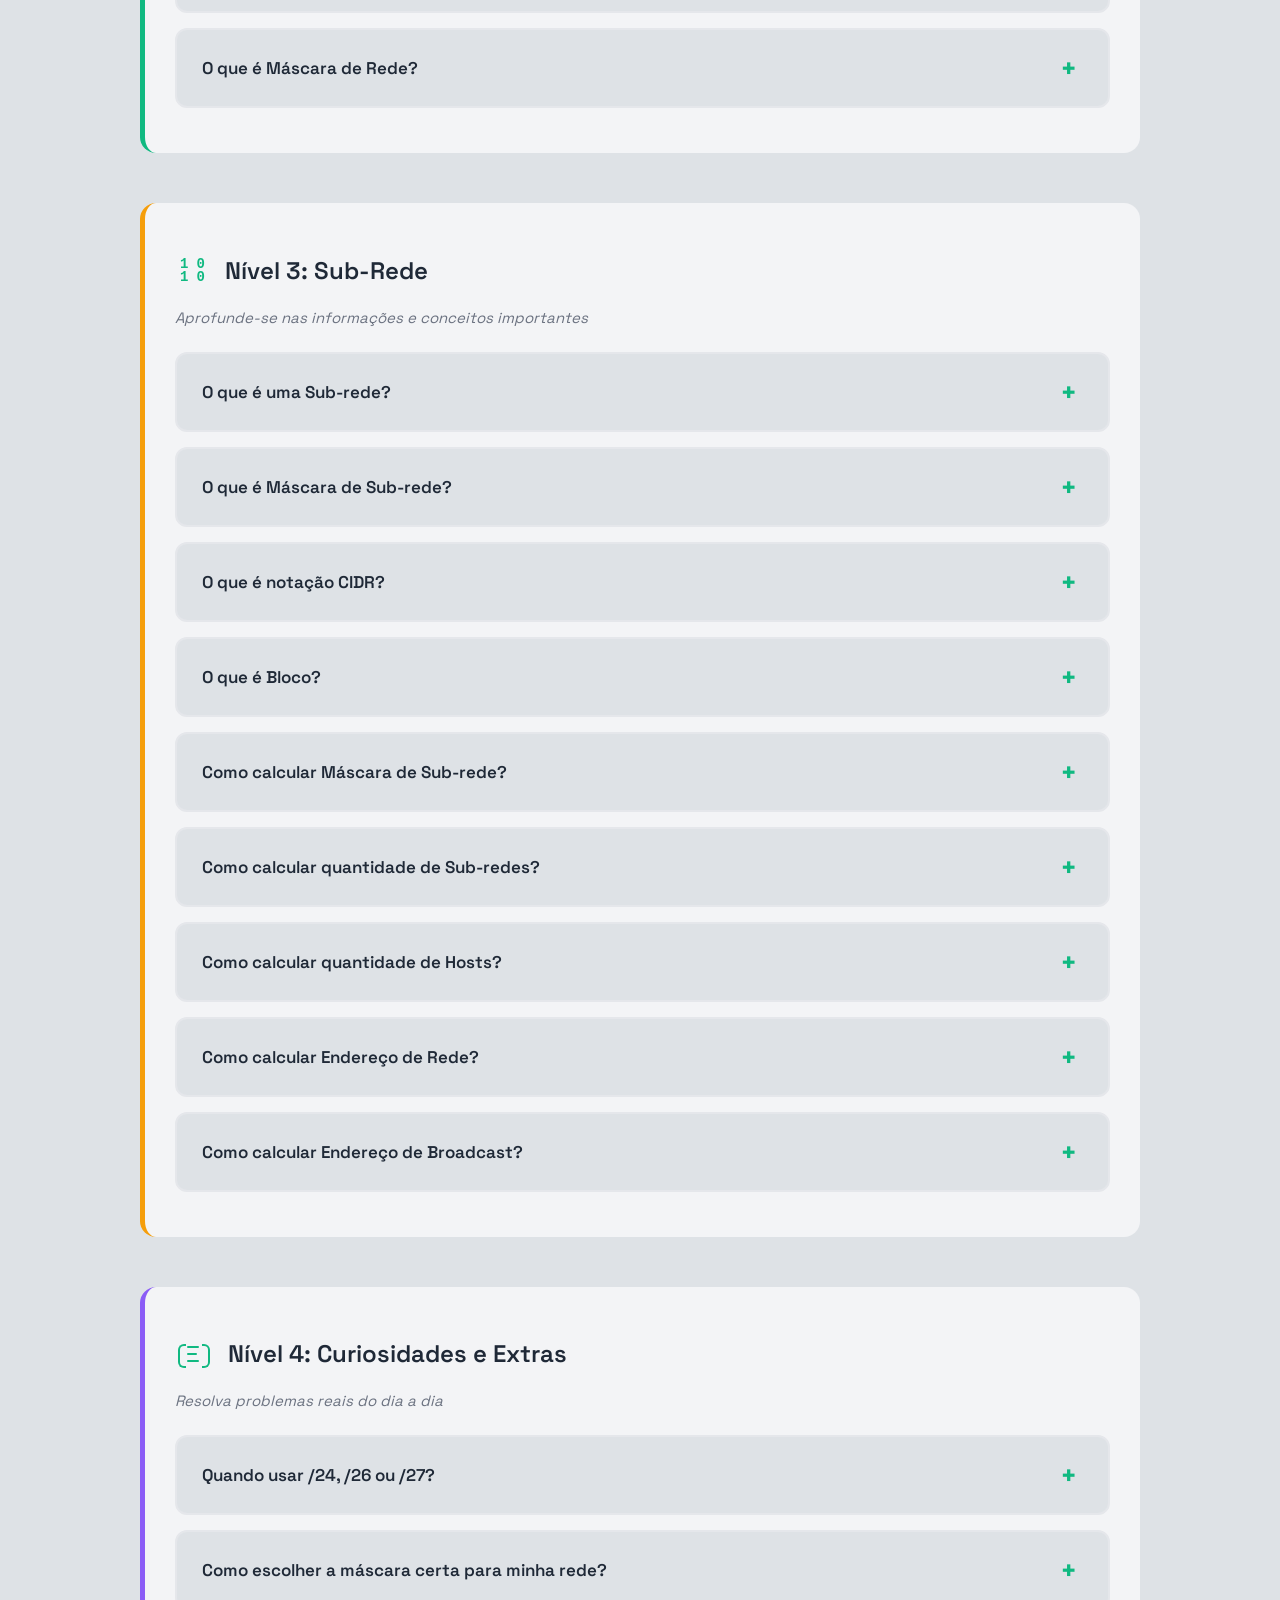
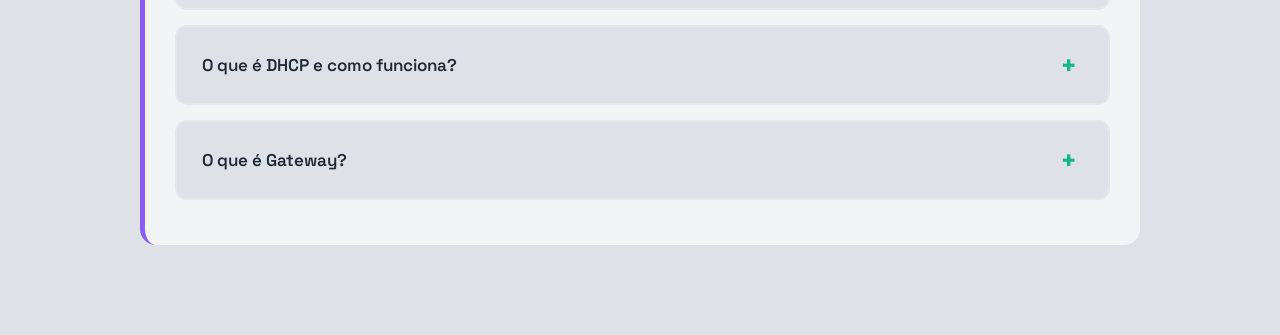
==== commit b468a6f8: "fix: fixing portuguese errors on learning tab" ====
--- a/pages/aprendizado.html
+++ b/pages/aprendizado.html
@@ -250,7 +250,7 @@
                         seria como duas casas com o mesmo endereço, o carteiro não saberia onde entregar!</p>
 
                     <p><strong>Curiosidade:</strong> O IPv6 foi criado porque os endereços IPv4
-                        estão acabando! seu desenvolvimento e quantidade real ainda está em andamento.</p>
+                        estão acabando! Seu desenvolvimento e quantidade real ainda está em andamento.</p>
                 </div>
             </div>
 
@@ -403,7 +403,7 @@
                 </div>
                 <div class="faq-resposta">
                     <p>O endereço de rede é o <strong>primeiro endereço IP</strong> de uma sub-rede,
-                        Ele não representa um
+                        ele não representa um
                         aparelho individual (um computador ou celular), mas sim a "<strong>identidade</strong>" da
                         própria sub-rede onde eles
                         estão inseridos. É o primeiro endereço de qualquer intervalo e serve para que o mundo externo
@@ -596,7 +596,7 @@
                 </div>
                 Nível 3: Sub-Rede
             </h2>
-            <p class="categoria-desc">Aprofunde-se nas informaçoes e conceitos importantes</p>
+            <p class="categoria-desc">Aprofunde-se nas informações e conceitos importantes</p>
 
 
             <div class="faq-item" data-tags="subrede divisao segmentacao">
@@ -704,7 +704,7 @@
             </div>
 
 
-            <div class="faq-item" data-tags="subrede divisao segmentacao">
+            <div class="faq-item" id="cidr-subrede" data-tags="subrede divisao segmentacao">
                 <div class="faq-pergunta">
                     <span>O que é notação CIDR?</span>
                     <span class="toggle-icon">+</span>
@@ -1032,9 +1032,8 @@
 
                     <p>Como o segundo octeto também é 255, a lógica é a mesma.</p>
 
-                    <p>Convertendo o terceiro octeto: Para atingir o valor <strong>128</strong>, precisamos apenas
-                        do
-                        <strong>primeiro bit</strong> ligado.
+                    <p>Convertendo o terceiro octeto: Para atingir o valor <strong>192</strong>, precisamos dos valores de bit
+                        que resultam neste valor específico.
                     </p>
                     <ul>
                         <li>
@@ -1084,7 +1083,7 @@
             </div>
 
 
-            <div class="faq-item" ip="calculo-hosts-subrede" data-tags="calculo manual subrede divisao">
+            <div class="faq-item" id="calculo-hosts-subrede" data-tags="calculo manual subrede divisao">
                 <div class="faq-pergunta">
                     <span>Como calcular quantidade de Hosts?</span>
                     <span class="toggle-icon">+</span>
@@ -1250,7 +1249,7 @@
                         </li>
                     </ul>
 
-                    <p>Convertendo o ultimo octeto: Para atingir o valor <strong>20</strong>.</p>
+                    <p>Convertendo o último octeto: Para atingir o valor <strong>20</strong>.</p>
                     <ul>
                         <li>
                             0 + 0 + 0 + 16 + 0 + 4 + 0 + 0 = <strong>20</strong>
@@ -1454,7 +1453,7 @@
                     <p><strong>/30 (255.255.255.252) = 2 hosts</strong></p>
                     <ul>
                         <li>Use para: Conexões ponto-a-ponto entre roteadores</li>
-                        <li>Exemplo: Ligar dois roteadores (não desperdicia IPs)</li>
+                        <li>Exemplo: Ligar dois roteadores (não desperdiça IPs)</li>
                     </ul>
 
                     <p><strong>Dica:</strong> Sempre deixe espaço pra crescimento! Se precisa de 50 hosts hoje, use /26
@@ -1544,7 +1543,7 @@
                     <span class="toggle-icon">+</span>
                 </div>
                 <div class="faq-resposta">
-                    <p>Um <strong>Gateway</strong> é um endereço que serve como o <strong>ponto de saida</strong>
+                    <p>Um <strong>Gateway</strong> é um endereço que serve como o <strong>ponto de saída</strong>
                         e <strong>entrada</strong> para dados que viajam entre redes diferentes.
                     </p>
 
@@ -1578,7 +1577,7 @@
                         </li>
                     </ul>
 
-                    <p><strong>Dica:</strong> O gateway pode ser qualquer IP! contanto que pertença a mesma
+                    <p><strong>Dica:</strong> O gateway pode ser qualquer IP! Contanto que pertença a mesma
                         <strong>sub-rede</strong> e
                         não seja um <strong>IP reservado</strong> (Endereço de rede, Endereço de broadcast, etc).
                     </p>
--- a/css/aprendizado.css
+++ b/css/aprendizado.css
@@ -639,4 +639,42 @@
     box-shadow: 0 0 0 0 rgba(16, 185, 129, 0);
     transform: scale(1);
   }
+}
+
+
+@media screen and (max-width: 1024px) {
+    .aprendizado-container {
+        width: 95%; 
+        padding: 30px 20px; 
+    }
+
+    .aprendizado-container h1 {
+        font-size: 32px;
+        gap: 10px;
+    }
+
+    .estante-icon {
+        transform: scale(0.9); /* Reduz levemente a estante */
+    }
+
+    .categoria {
+        padding: 20px;
+        margin-bottom: 30px;
+    }
+
+    .faq-pergunta {
+        font-size: 16px;
+        padding: 15px 20px;
+    }
+}
+
+@media screen and (max-width: 800px) {
+    .aprendizado-container h1 {
+        flex-direction: column;
+        text-align: center;
+    }
+
+    .categoria-titulo {
+        font-size: 1.1em;
+    }
 }
--- a/css/main_page.css
+++ b/css/main_page.css
@@ -461,7 +461,6 @@
   display: block;
 }
 
-
 /* ESTILOS DA PÁGINA DE SUB-REDES */
 
 .input-subredes {
@@ -499,4 +498,57 @@
   outline: none;
   border-color: var(--color-accent);
   box-shadow: 0 0 10px rgba(16, 185, 129, 0.3);
+}
+
+/* 1. AJUSTES PARA NOTEBOOKS (Telas até 1280px) */
+@media screen and (max-width: 1280px) {
+  .title-glow-subtle {
+    font-size: 56px; 
+    letter-spacing: 5px;
+  }
+
+  .cards-container {
+    gap: 20px; 
+  }
+}
+
+/* 2. AJUSTES PARA TABLETS E LAPTOPS PEQUENOS (Telas até 1024px) */
+@media screen and (max-width: 1024px) {
+  .title-glow-subtle {
+    font-size: 42px;
+    letter-spacing: 3px;
+  }
+
+  h1,
+  h2,
+  h3 {
+    padding-right: 0; 
+    text-align: center;
+  }
+
+  .main-container.shifted {
+    margin-left: 0; 
+  }
+
+  .input-container {
+    padding-right: 0; 
+    flex-wrap: wrap; 
+    gap: 15px;
+  }
+
+  .result-table,
+  .tabela-subredes {
+    display: block;
+    width: 100%;
+    overflow-x: auto; 
+    -webkit-overflow-scrolling: touch;
+    white-space: nowrap; 
+    margin: 20px 0;
+  }
+
+  .calc-button {
+    margin-right: 0; 
+    width: 100%;
+    max-width: 300px;
+  }
 }
